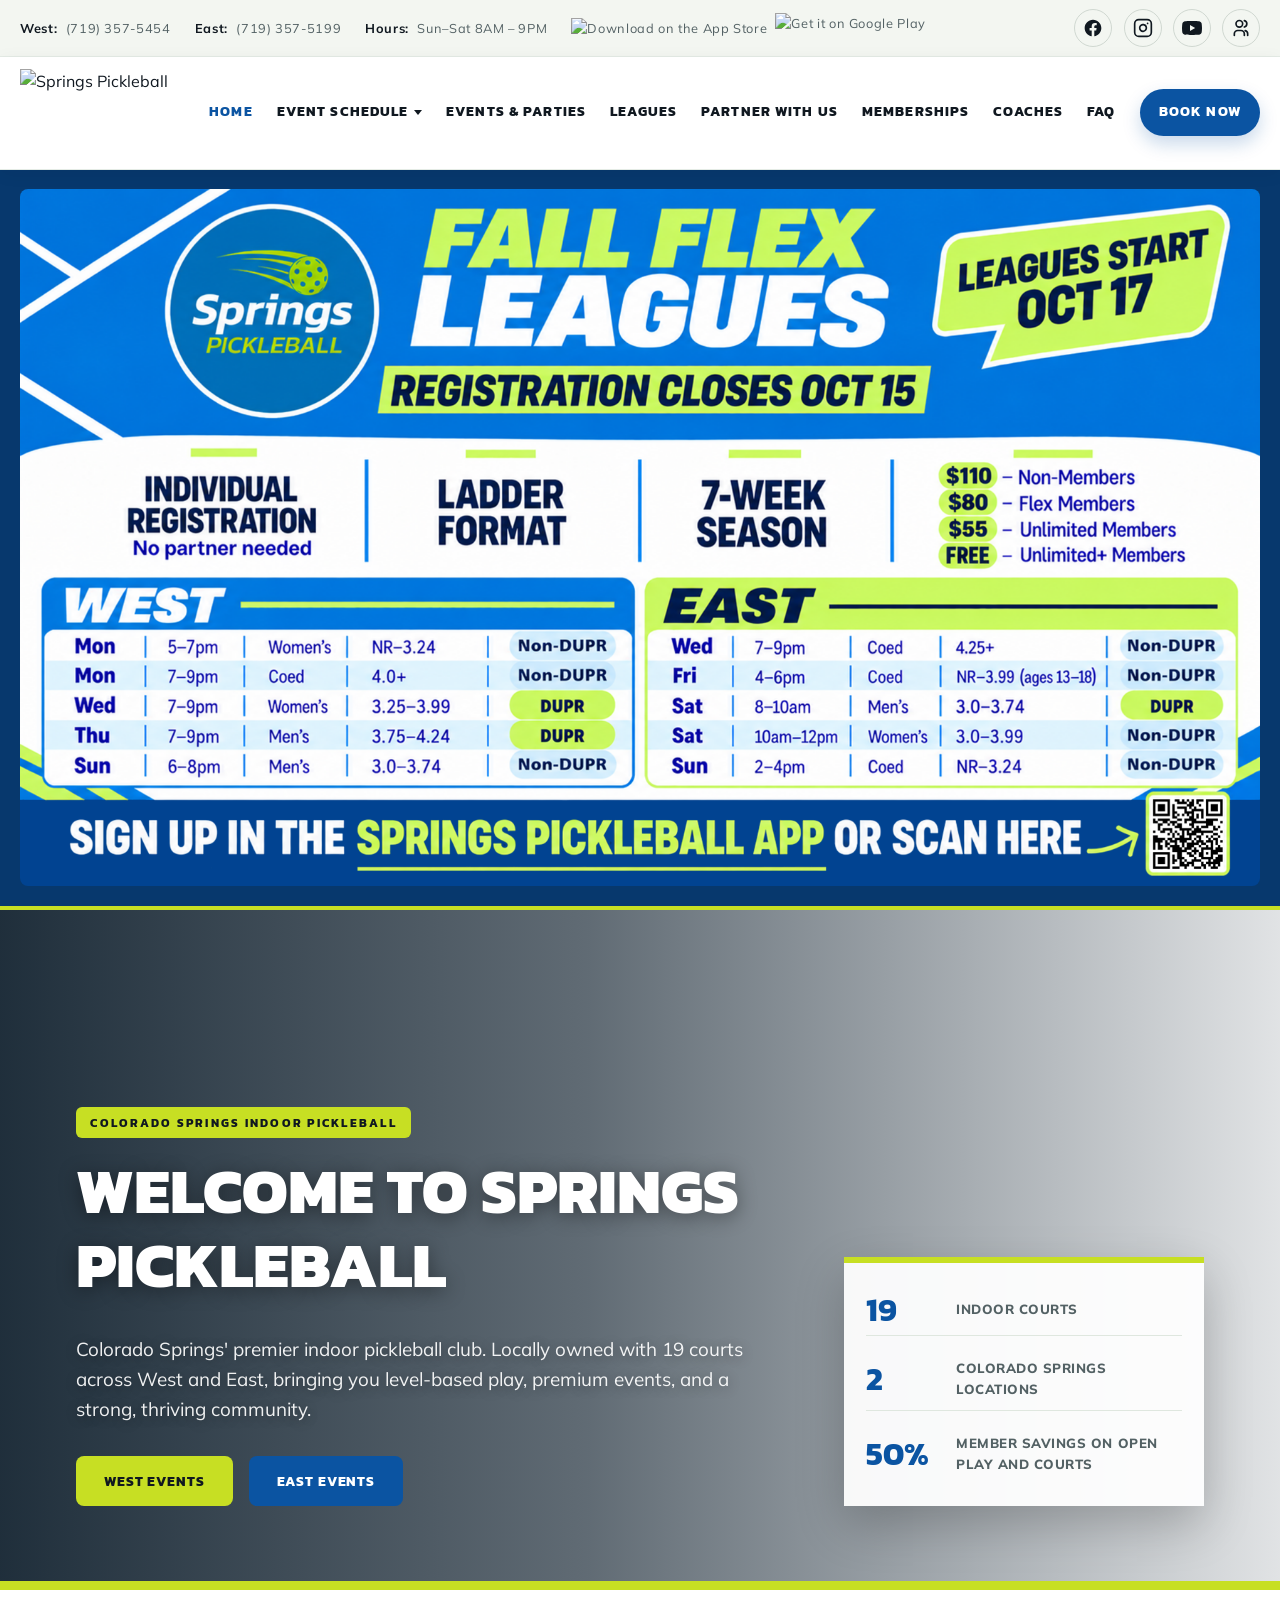
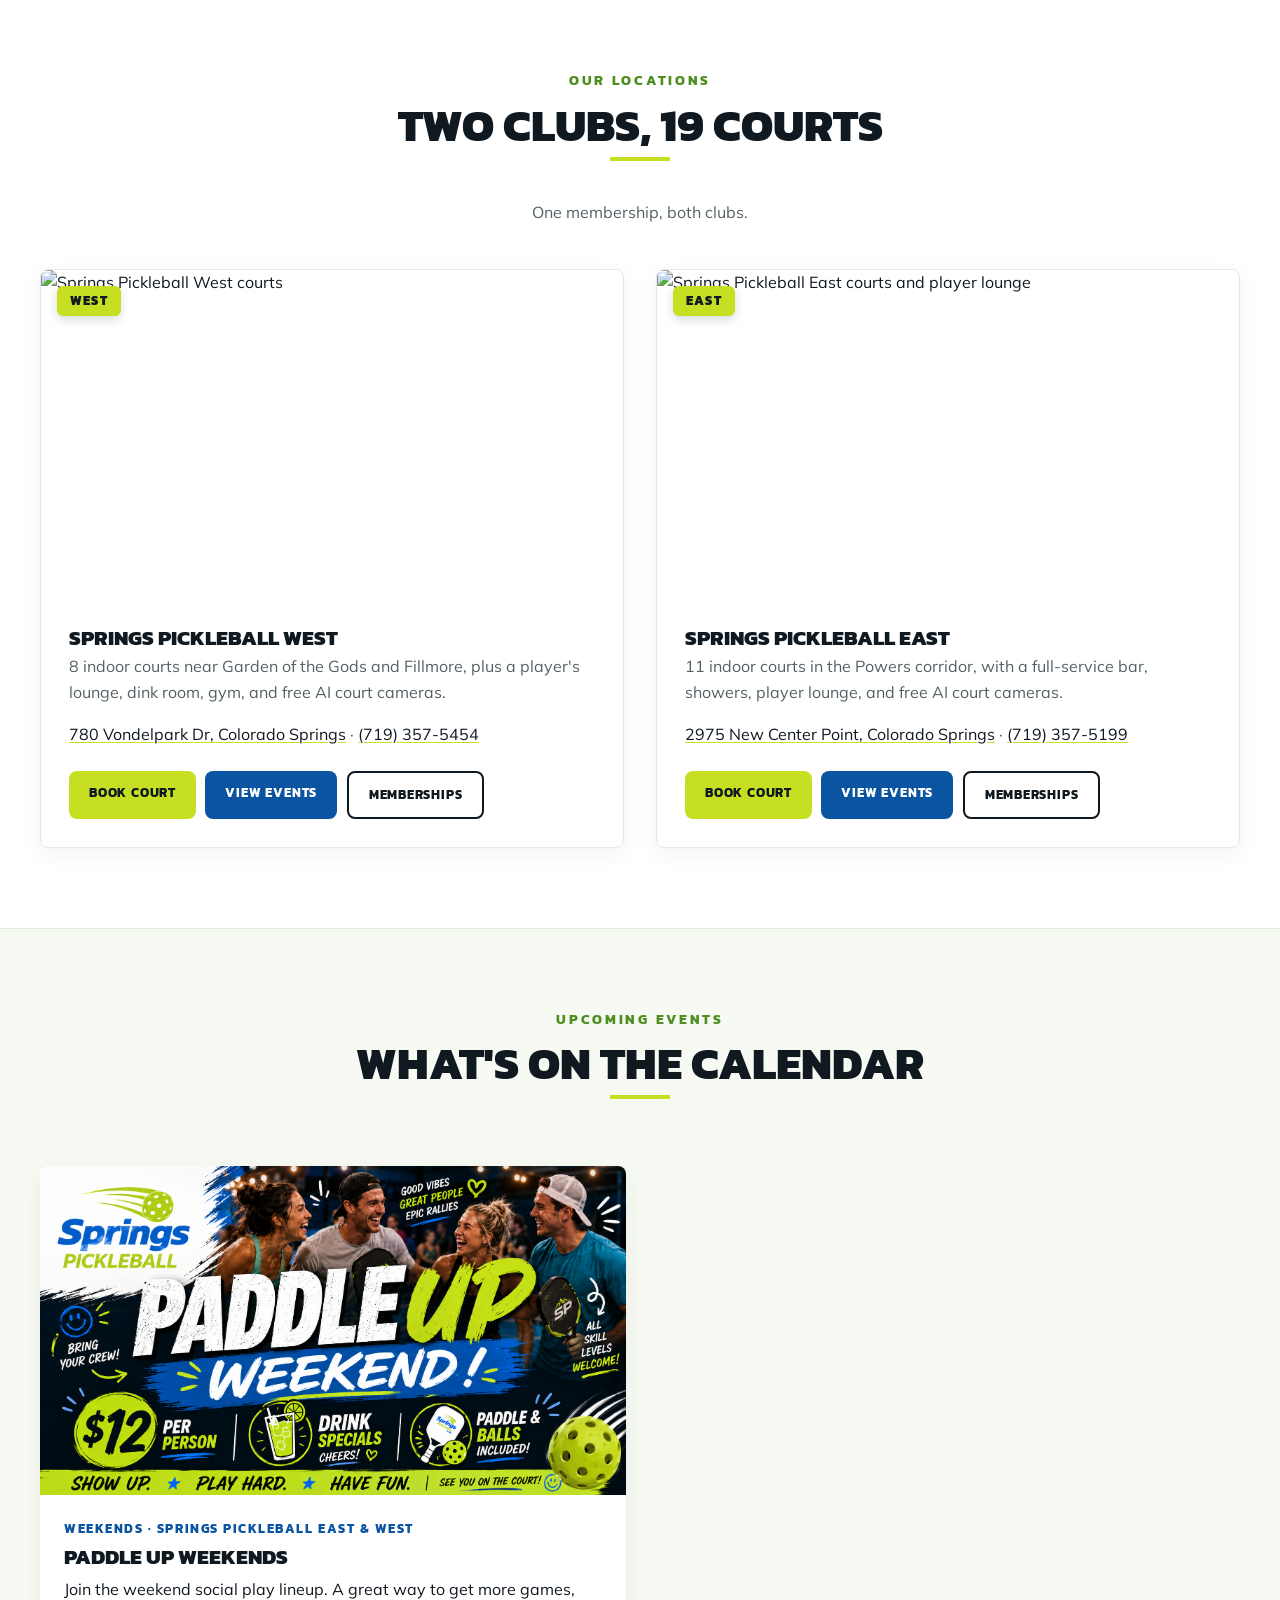
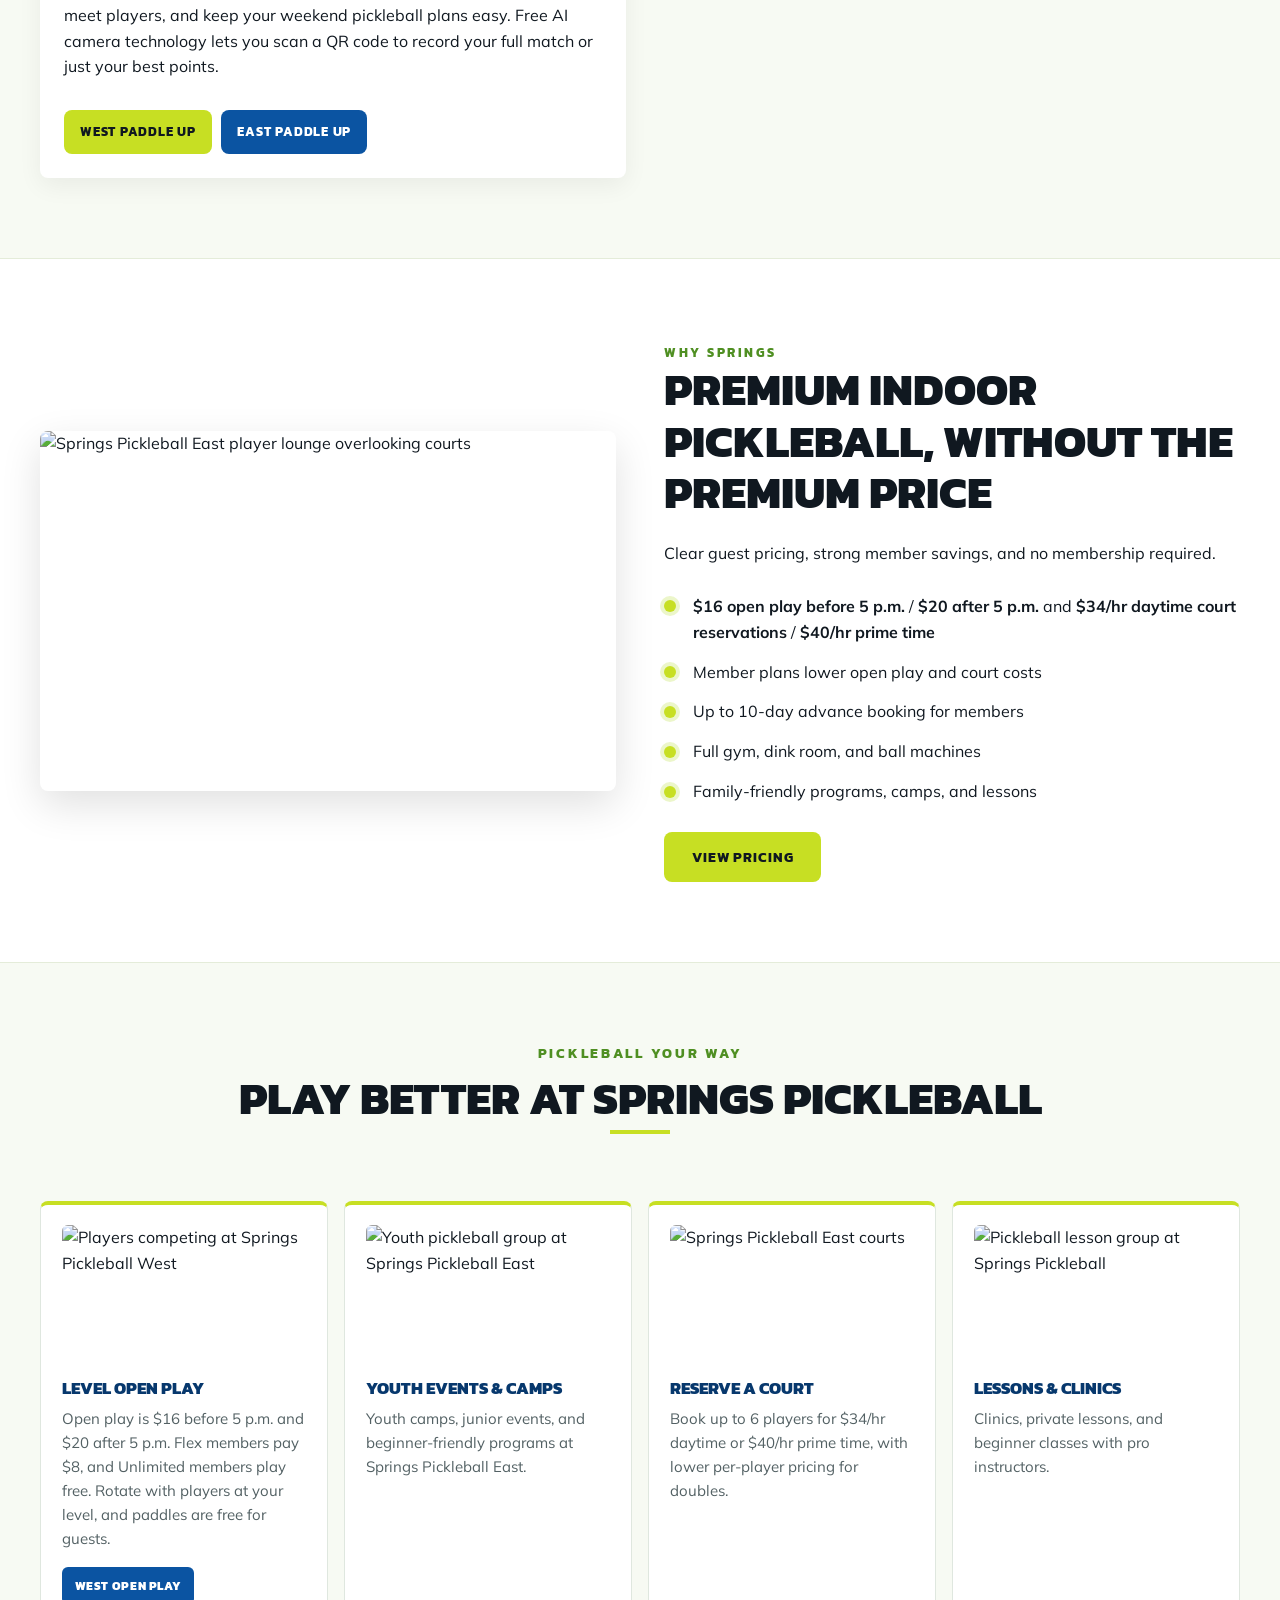
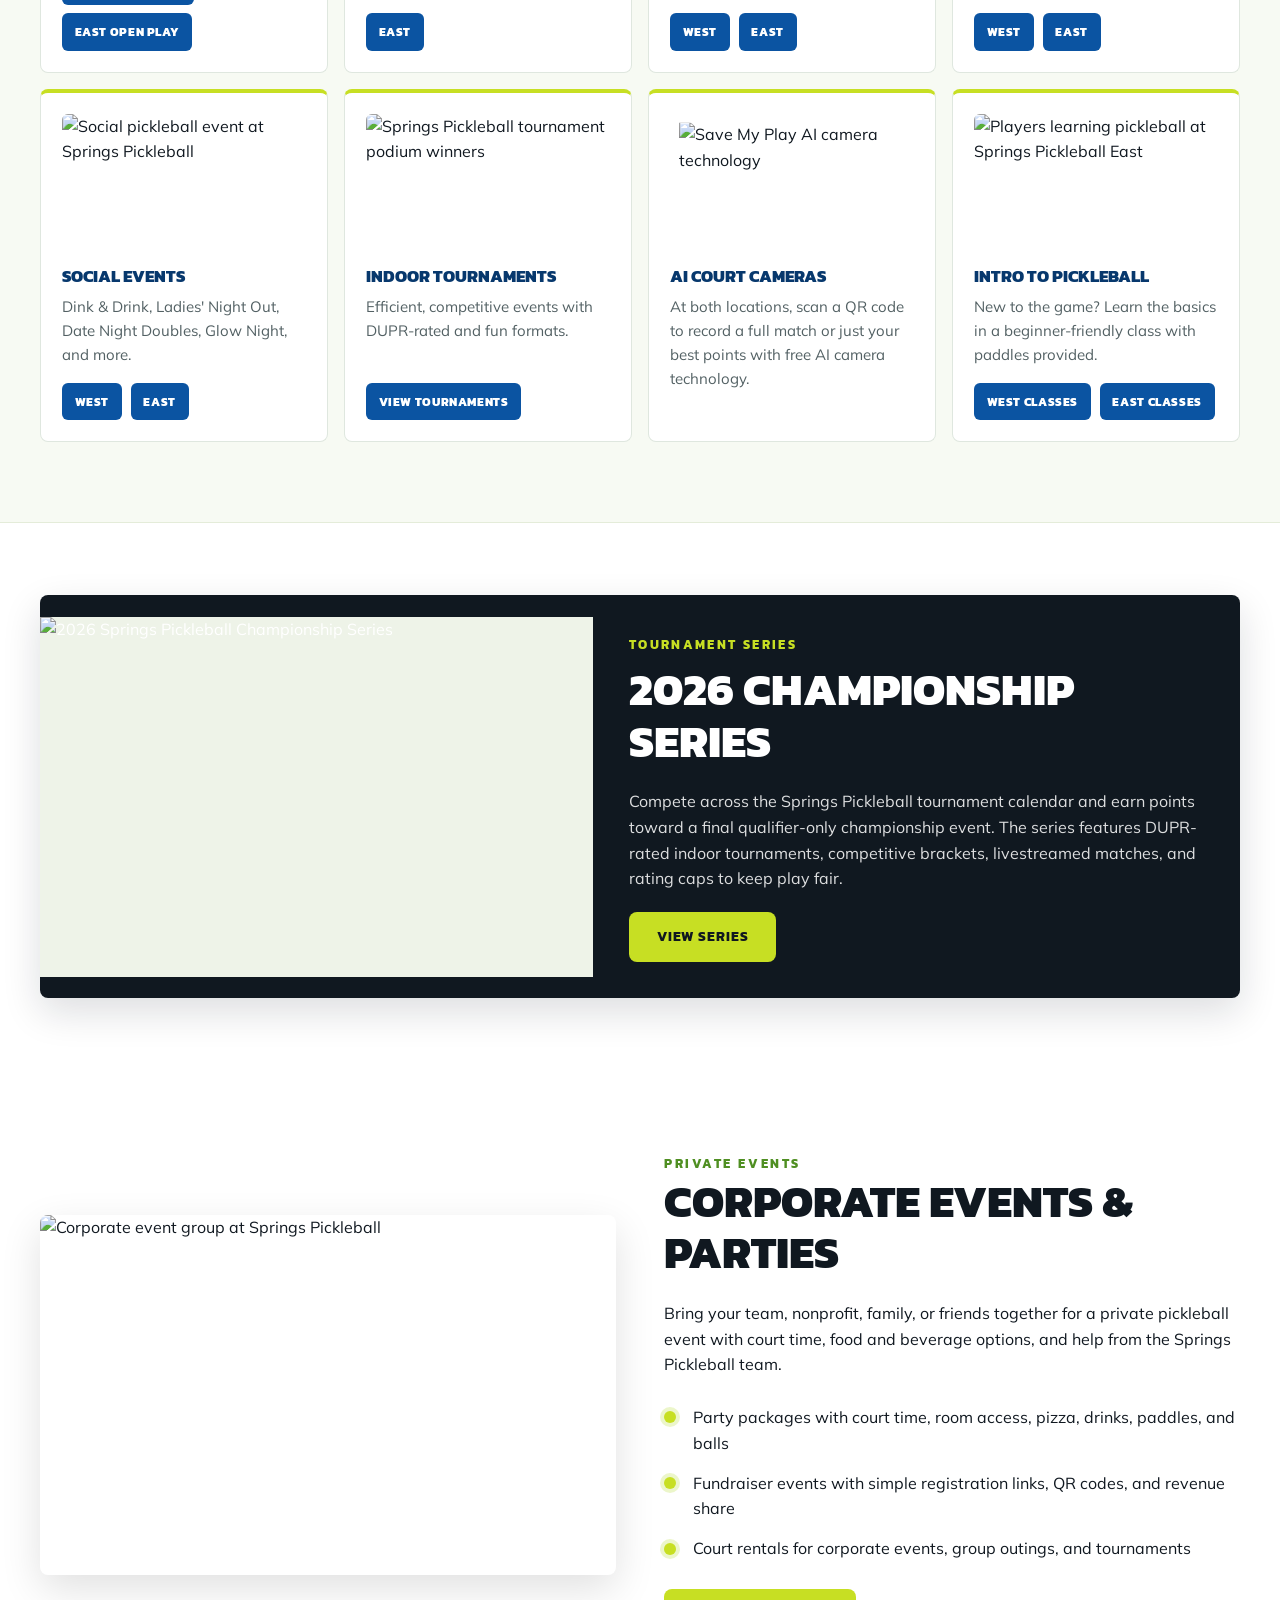
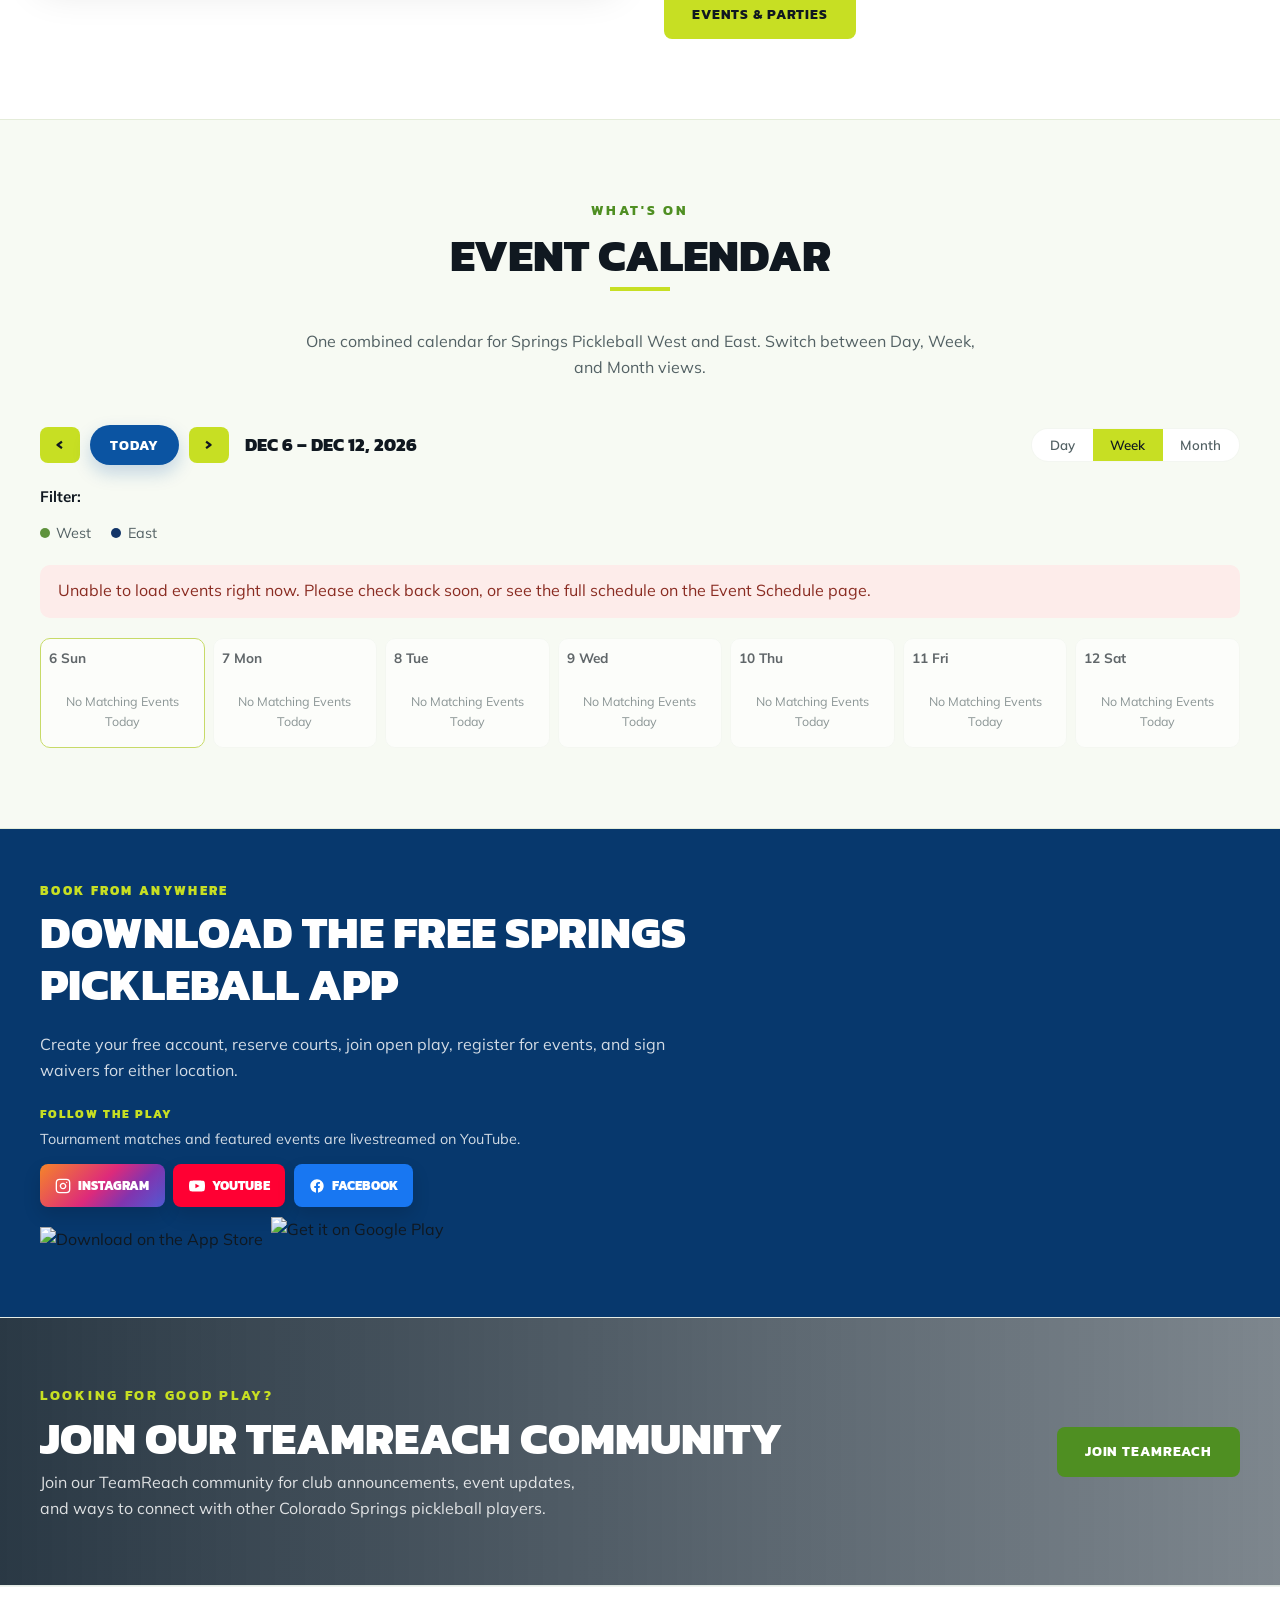
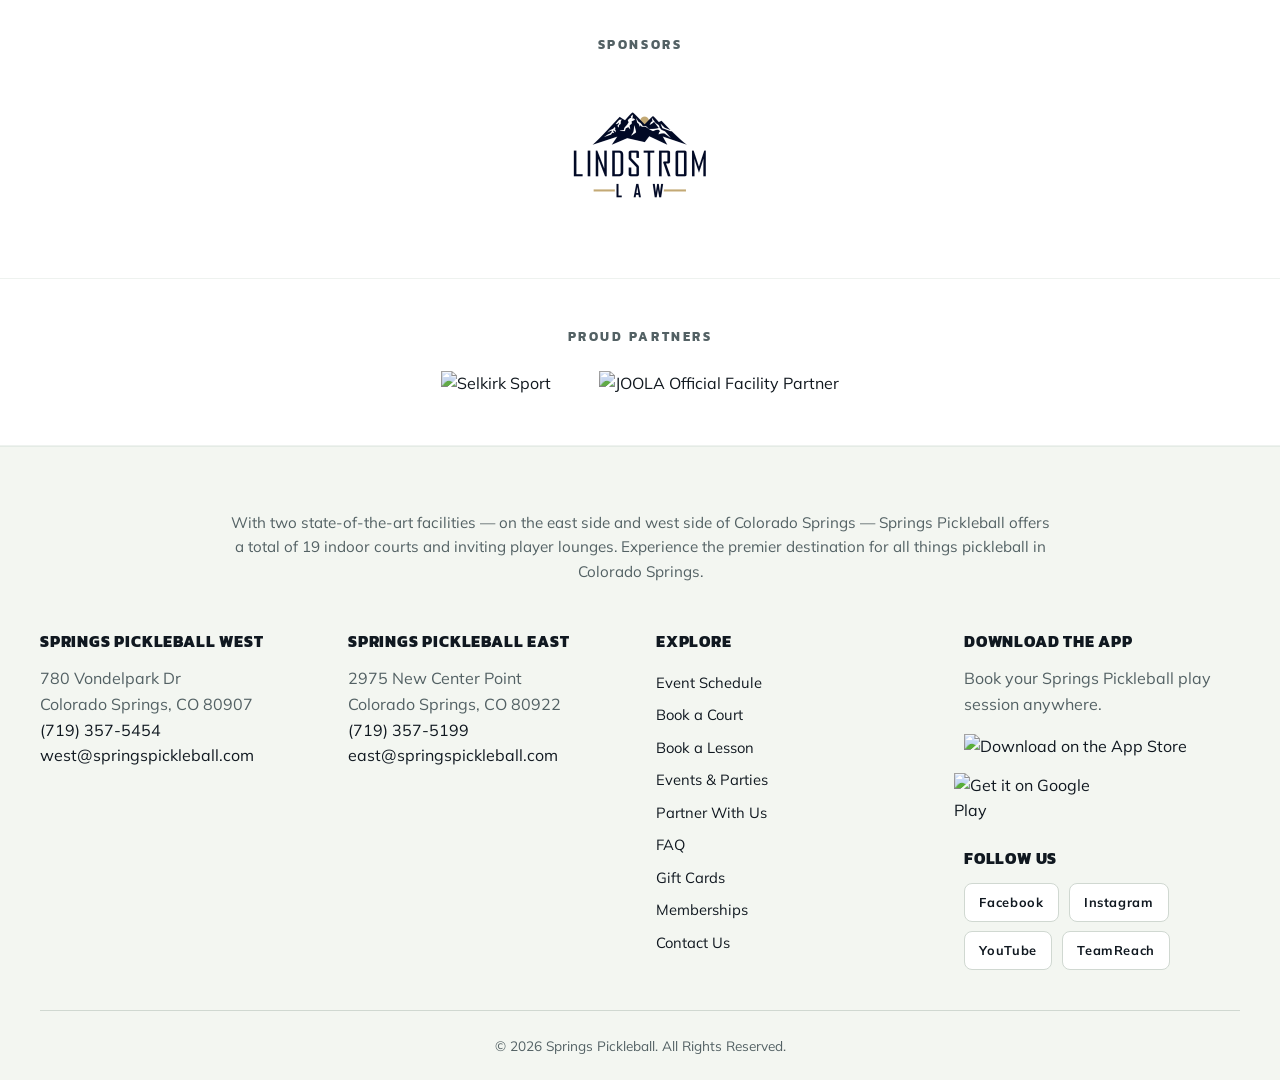
==== index.html @ 3dfe5fd6 "new flex league image" ====
<!DOCTYPE html>
<html lang="en">
<head>
<meta charset="UTF-8">
<meta name="viewport" content="width=device-width, initial-scale=1">
<title>Springs Pickleball | Indoor Pickleball Club in Colorado Springs</title>
<meta name="description" content="Colorado Springs' premier indoor pickleball club with 19 courts across West and East, level-based open play, tournaments, lessons, events, memberships, and AI court cameras.">
<link rel="canonical" href="https://springspickleball.com/">
<meta property="og:type" content="website">
<meta property="og:site_name" content="Springs Pickleball">
<meta property="og:title" content="Springs Pickleball | Indoor Pickleball Club in Colorado Springs">
<meta property="og:description" content="Locally owned indoor pickleball club with 19 courts across West and East Colorado Springs, plus open play, events, lessons, memberships, and AI court cameras.">
<meta property="og:url" content="https://springspickleball.com/">
<meta property="og:image" content="https://springspickleball.com/images/east-primary-overview-people.jpg">
<meta name="twitter:card" content="summary_large_image">
<meta name="twitter:title" content="Springs Pickleball | Indoor Pickleball Club in Colorado Springs">
<meta name="twitter:description" content="19 indoor courts across West and East Colorado Springs for level-based play, events, lessons, memberships, and community.">
<meta name="twitter:image" content="https://springspickleball.com/images/east-primary-overview-people.jpg">
<script type="application/ld+json">
{
  "@context": "https://schema.org",
  "@type": "SportsActivityLocation",
  "@id": "https://springspickleball.com/#business",
  "name": "Springs Pickleball",
  "url": "https://springspickleball.com/",
  "image": "https://springspickleball.com/images/east-primary-overview-people.jpg",
  "description": "Indoor pickleball club in Colorado Springs with 19 courts across West and East locations, level-based open play, tournaments, lessons, events, memberships, and AI court cameras.",
  "sport": "Pickleball",
  "priceRange": "$$",
  "sameAs": [
    "https://www.facebook.com/profile.php?id=100082905789301",
    "https://www.instagram.com/springspickleball/",
    "https://www.youtube.com/@SpringsPickleballClub"
  ],
  "department": [
    {
      "@type": "SportsActivityLocation",
      "name": "Springs Pickleball West",
      "telephone": "+1-719-357-5454",
      "address": {
        "@type": "PostalAddress",
        "streetAddress": "780 Vondelpark Dr",
        "addressLocality": "Colorado Springs",
        "addressRegion": "CO",
        "postalCode": "80907",
        "addressCountry": "US"
      },
      "openingHoursSpecification": [{
        "@type": "OpeningHoursSpecification",
        "dayOfWeek": ["Monday","Tuesday","Wednesday","Thursday","Friday","Saturday","Sunday"],
        "opens": "08:00",
        "closes": "21:00"
      }]
    },
    {
      "@type": "SportsActivityLocation",
      "name": "Springs Pickleball East",
      "telephone": "+1-719-357-5199",
      "address": {
        "@type": "PostalAddress",
        "streetAddress": "2975 New Center Point",
        "addressLocality": "Colorado Springs",
        "addressRegion": "CO",
        "postalCode": "80922",
        "addressCountry": "US"
      },
      "openingHoursSpecification": [{
        "@type": "OpeningHoursSpecification",
        "dayOfWeek": ["Monday","Tuesday","Wednesday","Thursday","Friday","Saturday","Sunday"],
        "opens": "08:00",
        "closes": "21:00"
      }]
    }
  ]
}
</script>
<link rel="icon" href="./images/logo.png">
<link rel="preconnect" href="https://fonts.googleapis.com">
<link rel="preconnect" href="https://fonts.gstatic.com" crossorigin>
<link rel="preload" as="style" href="https://fonts.googleapis.com/css2?family=Kanit:wght@600;700;800;900&family=Mulish:wght@400;500;600;700&display=swap">
<link href="https://fonts.googleapis.com/css2?family=Kanit:wght@600;700;800;900&family=Mulish:wght@400;500;600;700&display=swap" rel="stylesheet">
<link rel="stylesheet" href="styles.css">
<!-- PostHog analytics -->
<script>
    !function(t,e){var o,n,p,r;e.__SV||(window.posthog && window.posthog.__loaded)||(window.posthog=e,e._i=[],e.init=function(i,s,a){function g(t,e){var o=e.split(".");2==o.length&&(t=t[o[0]],e=o[1]),t[e]=function(){t.push([e].concat(Array.prototype.slice.call(arguments,0)))}}(p=t.createElement("script")).type="text/javascript",p.crossOrigin="anonymous",p.async=!0,p.src=s.api_host.replace(".i.posthog.com","-assets.i.posthog.com")+"/static/array.js",(r=t.getElementsByTagName("script")[0]).parentNode.insertBefore(p,r);var u=e;for(void 0!==a?u=e[a]=[]:a="posthog",u.people=u.people||[],u.toString=function(t){var e="posthog";return"posthog"!==a&&(e+="."+a),t||(e+=" (stub)"),e},u.people.toString=function(){return u.toString(1)+".people (stub)"},o="Ai Ri init Vi Yi Rr zi Gi Zi capture calculateEventProperties en register register_once register_for_session unregister unregister_for_session sn getFeatureFlag getFeatureFlagPayload getFeatureFlagResult isFeatureEnabled reloadFeatureFlags updateFlags updateEarlyAccessFeatureEnrollment getEarlyAccessFeatures on onFeatureFlags onSurveysLoaded onSessionId getSurveys getActiveMatchingSurveys renderSurvey displaySurvey cancelPendingSurvey canRenderSurvey canRenderSurveyAsync an identify setPersonProperties group resetGroups setPersonPropertiesForFlags resetPersonPropertiesForFlags setGroupPropertiesForFlags resetGroupPropertiesForFlags reset setIdentity clearIdentity get_distinct_id getGroups get_session_id get_session_replay_url alias set_config startSessionRecording stopSessionRecording sessionRecordingStarted captureException addExceptionStep captureLog startExceptionAutocapture stopExceptionAutocapture loadToolbar get_property getSessionProperty rn Ki createPersonProfile setInternalOrTestUser nn $i hn opt_in_capturing opt_out_capturing has_opted_in_capturing has_opted_out_capturing get_explicit_consent_status is_capturing clear_opt_in_out_capturing Xi debug Mr tn getPageViewId captureTraceFeedback captureTraceMetric Di".split(" "),n=0;n<o.length;n++)g(u,o[n]);e._i.push([i,s,a])},e.__SV=1)}(document,window.posthog||[]);
    posthog.init('phc_vF6eUVDUjHxFuzRYnQdYyFNWEmRdH77WgLQWCtuxiQvF', {
        api_host: 'https://us.i.posthog.com',
        defaults: '2026-01-30',
        person_profiles: 'identified_only',
    })
</script>
</head>
<body>

<div class="utility-bar">
  <div class="container">
    <div class="utility-info">
      <span><strong>West:</strong> <a href="tel:17193575454">(719) 357-5454</a></span>
      <span><strong>East:</strong> <a href="tel:17193575199">(719) 357-5199</a></span>
      <span><strong>Hours:</strong> Sun–Sat 8AM – 9PM</span>
      <span class="utility-apps">
        <a href="https://apps.apple.com/us/app/springs-pickleball/id6746125979" target="_blank" rel="noopener" class="app-badge apple" aria-label="Download on the App Store">
          <img src="images/app-store-badge.svg" alt="Download on the App Store" loading="lazy" decoding="async">
        </a>
        <a href="https://play.google.com/store/apps/details?id=com.courtreserve.springpickvondelpark" target="_blank" rel="noopener" class="app-badge google" aria-label="Get it on Google Play">
          <img src="images/google-play-badge.png" alt="Get it on Google Play" loading="lazy" decoding="async">
        </a>
      </span>
    </div>
    <div class="utility-social">
      <a href="https://www.facebook.com/profile.php?id=100082905789301" target="_blank" rel="noopener" aria-label="Facebook"><svg xmlns="http://www.w3.org/2000/svg" viewBox="0 0 24 24" fill="currentColor" aria-hidden="true"><path d="M22 12.06C22 6.5 17.52 2 12 2S2 6.5 2 12.06C2 17.08 5.66 21.24 10.44 22v-7.03H7.9v-2.91h2.54V9.85c0-2.52 1.49-3.91 3.77-3.91 1.09 0 2.24.2 2.24.2v2.47h-1.26c-1.24 0-1.63.77-1.63 1.57v1.89h2.77l-.44 2.91h-2.33V22C18.34 21.24 22 17.08 22 12.06z"/></svg></a>
      <a href="https://www.instagram.com/springspickleball/" target="_blank" rel="noopener" aria-label="Instagram"><svg xmlns="http://www.w3.org/2000/svg" viewBox="0 0 24 24" fill="none" stroke="currentColor" stroke-width="2" stroke-linecap="round" stroke-linejoin="round" aria-hidden="true"><rect width="20" height="20" x="2" y="2" rx="5"/><path d="M16 11.37A4 4 0 1 1 12.63 8 4 4 0 0 1 16 11.37z"/><path d="M17.5 6.5h.01"/></svg></a>
      <a href="https://www.youtube.com/@SpringsPickleballClub" target="_blank" rel="noopener" aria-label="YouTube"><svg xmlns="http://www.w3.org/2000/svg" viewBox="0 0 24 24" fill="currentColor" aria-hidden="true"><path d="M23.5 6.2a3 3 0 0 0-2.1-2.1C19.5 3.6 12 3.6 12 3.6s-7.5 0-9.4.5A3 3 0 0 0 .5 6.2 31.6 31.6 0 0 0 0 12a31.6 31.6 0 0 0 .5 5.8 3 3 0 0 0 2.1 2.1c1.9.5 9.4.5 9.4.5s7.5 0 9.4-.5a3 3 0 0 0 2.1-2.1A31.6 31.6 0 0 0 24 12a31.6 31.6 0 0 0-.5-5.8zM9.6 15.5v-7l6.2 3.5-6.2 3.5z"/></svg></a>
      <a href="https://app.teamreach.com/join/SPRINGSPICKLEBALL" target="_blank" rel="noopener" aria-label="Join TeamReach"><svg xmlns="http://www.w3.org/2000/svg" viewBox="0 0 24 24" fill="none" stroke="currentColor" stroke-width="2" stroke-linecap="round" stroke-linejoin="round" aria-hidden="true"><path d="M16 21v-2a4 4 0 0 0-4-4H8a4 4 0 0 0-4 4v2"/><circle cx="10" cy="7" r="4"/><path d="M20 21v-2a4 4 0 0 0-3-3.87M16 3.13a4 4 0 0 1 0 7.75"/></svg></a>
    </div>
  </div>
</div>

<header class="site-header">
  <div class="nav">
    <div class="nav-left">
      <a href="/" class="logo" aria-label="Springs Pickleball home">
        <img src="./images/logo.png" alt="Springs Pickleball">
      </a>
      <div class="pref-widget" id="prefWidget" hidden>
        <button type="button" class="pref-chip" data-pref="location">West</button>
        <button type="button" class="pref-chip" data-pref="access">Guest</button>
      </div>
    </div>
    <button class="nav-toggle" aria-label="Toggle menu" aria-expanded="false">☰</button>
    <ul class="nav-links">
      <li><a href="/">Home</a></li>
      <li class="has-dropdown">
        <a href="events.html">Event Schedule <span class="chev"></span></a>
        <div class="megamenu">
          <div>
            <h5>West Colorado Springs</h5>
            <ul>
              <li><a href="https://app.courtreserve.com/online/publicbookings/8778?tab=explore" target="_blank" rel="noopener">All West Events</a></li>
              <li><a href="https://app.courtreserve.com/Online/Events/List/8778/GBT6FTIB7O8778" target="_blank" rel="noopener">Open Play</a></li>
              <li><a href="https://app.courtreserve.com/Online/Events/List/8778/YJTXG2EIEE8778" target="_blank" rel="noopener">Clinics &amp; Lessons</a></li>
              <li><a href="https://springspickleballtournaments.com" target="_blank" rel="noopener">Tournaments</a></li>
              <li><a href="https://app.courtreserve.com/Online/Events/List/8778/IEK4J2VCGD8778" target="_blank" rel="noopener">Free Intro to Pickleball</a></li>
              <li><a href="https://app.courtreserve.com/Online/Events/List/8778/KSG26IIQZ88778" target="_blank" rel="noopener">DUPR Events</a></li>
              <li><a href="https://app.courtreserve.com/Online/Events/List/8778/ZD9HYWGL548778" target="_blank" rel="noopener">Social Events</a></li>
            </ul>
          </div>
          <div>
            <h5>East Colorado Springs</h5>
            <ul>
              <li><a href="https://app.courtreserve.com/online/publicbookings/15687?tab=explore" target="_blank" rel="noopener">All East Events</a></li>
              <li><a href="https://app.courtreserve.com/Online/Events/List/15687/GBT6FTIB7O8778" target="_blank" rel="noopener">Open Play</a></li>
              <li><a href="https://app.courtreserve.com/Online/Events/List/15687/QMVL8Z1WB18778" target="_blank" rel="noopener">Clinics &amp; Lessons</a></li>
              <li><a href="https://springspickleballtournaments.com" target="_blank" rel="noopener">Tournaments</a></li>
              <li><a href="https://app.courtreserve.com/Online/Events/List/15687/IEK4J2VCGD8778" target="_blank" rel="noopener">Free Intro to Pickleball</a></li>
              <li><a href="https://app.courtreserve.com/Online/Events/List/15687/KSG26IIQZ88778" target="_blank" rel="noopener">DUPR Events</a></li>
              <li><a href="https://app.courtreserve.com/Online/Events/List/15687/AKGXI2B2O78778" target="_blank" rel="noopener">Social Events</a></li>
              <li><a href="https://app.courtreserve.com/Online/Events/List/15687/Q3OUIZPZML15687" target="_blank" rel="noopener">Youth Programs</a></li>
            </ul>
          </div>
        </div>
      </li>
      <li><a href="events-parties.html">Events &amp; Parties</a></li>
      <li><a href="leagues.html">Leagues</a></li>
      <li><a href="/become-a-sponsor/">Partner With Us</a></li>
      <li><a href="memberships.html">Memberships</a></li>
      <li><a href="instructors.html">Coaches</a></li>
      <li><a href="faq.html">FAQ</a></li>
      <li><a href="book.html" class="nav-cta" data-open-book-modal>Book Now</a></li>
    </ul>
  </div>
</header>
<div class="book-modal-overlay" id="bookModalOverlay" hidden>
  <div class="book-modal" role="dialog" aria-modal="true" aria-labelledby="bookModalTitle">
    <button type="button" class="book-modal-close" aria-label="Close">&times;</button>
    <h3 id="bookModalTitle">Book a Court</h3>

    <div class="toggle-group book-modal-toggle" role="group" aria-label="Choose location">
      <button type="button" data-book-toggle="location" data-value="west" class="active">West</button>
      <button type="button" data-book-toggle="location" data-value="east">East</button>
    </div>

    <div class="toggle-group book-modal-toggle" role="group" aria-label="Choose account status">
      <button type="button" data-book-toggle="access" data-value="guest" class="active">Guest<span class="toggle-sub">no account</span></button>
      <button type="button" data-book-toggle="access" data-value="member">Member<span class="toggle-sub">any account</span></button>
    </div>

    <a href="https://app.courtreserve.com/online/publicbookings/8778" id="bookModalGo" class="btn book-modal-go" target="_blank" rel="noopener">Continue to Booking</a>
  </div>
</div>

<section class="home-league-feature" aria-label="Fall Flex Leagues">
  <div class="container">
    <a href="leagues.html" aria-label="View Fall Flex Leagues">
      <img src="images/flex_leagues_v3.png" alt="Fall Flex Leagues start October 17, with registration closing October 15. The 7-week ladder season has five divisions each at West and East, with individual registration and membership-based pricing." fetchpriority="high" decoding="async">
    </a>
  </div>
</section>

<section class="hero">
  <video class="hero-video" autoplay muted loop playsinline preload="metadata" poster="images/east-patio-court-people.jpg" aria-hidden="true">
    <source src="images/facility-drone-hero.mp4" type="video/mp4">
  </video>
  <div class="container">
    <div class="hero-copy">
      <span class="eyebrow">Colorado Springs Indoor Pickleball</span>
      <h1>Welcome to Springs Pickleball</h1>
      <p class="lead">Colorado Springs' premier indoor pickleball club. Locally owned with 19 courts across West and East, bringing you level-based play, premium events, and a strong, thriving community.</p>
      <div class="hero-ctas">
        <a href="https://app.courtreserve.com/online/publicbookings/8778?tab=explore" class="btn" target="_blank" rel="noopener">West Events</a>
        <a href="https://app.courtreserve.com/online/publicbookings/15687?tab=explore" class="btn btn-dark" target="_blank" rel="noopener">East Events</a>
      </div>
    </div>
    <div class="hero-panel">
      <div>
        <strong>19</strong>
        <span>Indoor courts</span>
      </div>
      <div>
        <strong>2</strong>
        <span>Colorado Springs locations</span>
      </div>
      <div>
        <strong>50%</strong>
        <span>Member savings on open play and courts</span>
      </div>
    </div>
  </div>
</section>

<section class="block">
  <div class="container">
    <div class="section-head reveal">
      <span class="eyebrow">Our Locations</span>
      <h2>Two Clubs, 19 Courts</h2>
      <p>One membership, both clubs.</p>
    </div>
    <div class="locations-photo reveal-stagger">
      <div class="loc-card">
        <div class="loc-photo">
          <span class="loc-tag">West</span>
          <img src="images/west-overview-people.jpg" alt="Springs Pickleball West courts" loading="lazy" decoding="async">
        </div>
        <div class="loc-body">
          <h3>Springs Pickleball West</h3>
          <p>8 indoor courts near Garden of the Gods and Fillmore, plus a player's lounge, dink room, gym, and free AI court cameras.</p>
          <p><a href="https://goo.gl/maps/rYdssYEWuMz9rJfz9" target="_blank" rel="noopener">780 Vondelpark Dr, Colorado Springs</a> · <a href="tel:17193575454">(719) 357-5454</a></p>
          <div class="book-ctas">
            <a href="https://app.courtreserve.com/online/publicbookings/8778" class="btn" target="_blank" rel="noopener">Book Court</a>
            <a href="https://app.courtreserve.com/online/publicbookings/8778?tab=explore" class="btn btn-dark" target="_blank" rel="noopener">View Events</a>
            <a href="https://app.courtreserve.com/Online/Memberships/Public/8778" class="btn btn-outline" target="_blank" rel="noopener">Memberships</a>
          </div>
        </div>
      </div>
      <div class="loc-card">
        <div class="loc-photo">
          <span class="loc-tag">East</span>
          <img src="images/east-primary-overview-people.jpg" alt="Springs Pickleball East courts and player lounge" loading="lazy" decoding="async">
        </div>
        <div class="loc-body">
          <h3>Springs Pickleball East</h3>
          <p>11 indoor courts in the Powers corridor, with a full-service bar, showers, player lounge, and free AI court cameras.</p>
          <p><a href="https://maps.app.goo.gl/wxie6jUoAGiJWbSG8" target="_blank" rel="noopener">2975 New Center Point, Colorado Springs</a> · <a href="tel:17193575199">(719) 357-5199</a></p>
          <div class="book-ctas">
            <a href="https://app.courtreserve.com/online/publicbookings/15687" class="btn" target="_blank" rel="noopener">Book Court</a>
            <a href="https://app.courtreserve.com/online/publicbookings/15687?tab=explore" class="btn btn-dark" target="_blank" rel="noopener">View Events</a>
            <a href="https://app.courtreserve.com/Online/Memberships/Public/15687" class="btn btn-outline" target="_blank" rel="noopener">Memberships</a>
          </div>
        </div>
      </div>
    </div>
  </div>
</section>

<section class="block alt">
  <div class="container">
    <div class="section-head reveal">
      <span class="eyebrow">Upcoming Events</span>
      <h2>What's On the Calendar</h2>
    </div>
    <div class="event-grid event-grid-four reveal-stagger">
      <div class="event-card" data-event-end="2026-06-13">
        <div class="event-photo event-graphic"><img src="images/one_year_celeb_flyer.png" alt="One Year Celebration at Springs Pickleball East" loading="lazy" decoding="async"></div>
        <div class="event-body">
          <div class="date">Saturday, June 13, 2026 · 10 AM–5 PM · Springs Pickleball East</div>
          <h3>One Year Celebration</h3>
          <p>Join us at Springs Pickleball for our FREE 1-Year Celebration on June 13th from 10 AM - 5 PM! Enjoy free pickleball play, beginner classes, raffles, food, drinks, and amazing local vendors. Whether you're brand new to the game or already love pickleball, this is a fun community event you won't want to miss!</p>
        </div>
      </div>
      <div class="event-card">
        <div class="event-photo event-graphic"><img src="images/paddle_up2.png" alt="Paddle Up Weekends at Springs Pickleball" loading="lazy" decoding="async"></div>
        <div class="event-body">
          <div class="date">Weekends · Springs Pickleball East &amp; West</div>
          <h3>Paddle Up Weekends</h3>
          <p>Join the weekend social play lineup. A great way to get more games, meet players, and keep your weekend pickleball plans easy. Free AI camera technology lets you scan a QR code to record your full match or just your best points.</p>
          <div class="event-actions">
            <a href="https://app.courtreserve.com/Online/Events/List/8778/ZD9HYWGL548778" class="btn" target="_blank" rel="noopener">West Paddle Up</a>
            <a href="https://app.courtreserve.com/Online/Events/List/15687/79HSLDAJFI15687" class="btn btn-dark" target="_blank" rel="noopener">East Paddle Up</a>
          </div>
        </div>
      </div>
      <div class="event-card" data-event-end="2026-10-18">
        <div class="event-photo event-graphic"><img src="images/oct_moneyball.png" alt="October Moneyball tournament schedule at Springs Pickleball East and West" loading="lazy" decoding="async"></div>
        <div class="event-body">
          <div class="date">October 10, 11 &amp; 18, 2026 · Springs Pickleball East &amp; West</div>
          <h3>October Moneyball</h3>
          <p>Compete for a $560 prize pot in each full division. Open 4.5+ play is Saturday at West, followed by men’s and women’s divisions on Sundays at East. Registration is $40 per player.</p>
          <div class="event-actions">
            <a href="https://app.courtreserve.com/Online/Events/List/15687/VZURM35E4P8778" class="btn" target="_blank" rel="noopener">Register in CourtReserve</a>
          </div>
        </div>
      </div>
    </div>
  </div>
</section>

<section class="block">
  <div class="container">
    <div class="feature-split reveal">
      <img src="images/east-patio-court-people.jpg" alt="Springs Pickleball East player lounge overlooking courts" loading="lazy" decoding="async">
      <div>
        <span class="eyebrow" style="color:var(--green-deep); font-family:var(--font-head); font-weight:700; text-transform:uppercase; letter-spacing:0.2em; font-size:0.8rem;">Why Springs</span>
        <h2>Premium Indoor Pickleball, Without the Premium Price</h2>
        <p>Clear guest pricing, strong member savings, and no membership required.</p>
        <ul>
          <li><strong>$16 open play before 5 p.m.</strong> / <strong>$20 after 5 p.m.</strong> and <strong>$34/hr daytime court reservations</strong> / <strong>$40/hr prime time</strong></li>
          <li>Member plans lower open play and court costs</li>
          <li>Up to 10-day advance booking for members</li>
          <li>Full gym, dink room, and ball machines</li>
          <li>Family-friendly programs, camps, and lessons</li>
        </ul>
        <a href="memberships.html" class="btn">View Pricing</a>
      </div>
    </div>
  </div>
</section>

<section class="block alt">
  <div class="container">
    <div class="section-head reveal">
      <span class="eyebrow">Pickleball Your Way</span>
      <h2>Play Better at Springs Pickleball</h2>
    </div>
    <div class="program-layout reveal-stagger">
      <div class="program-list">
        <article class="mini-card program-card-with-photo">
          <img class="mini-card-photo" src="images/west-close-people.jpg" alt="Players competing at Springs Pickleball West" loading="lazy" decoding="async">
          <h3>Level Open Play</h3>
          <p>Open play is $16 before 5 p.m. and $20 after 5 p.m. Flex members pay $8, and Unlimited members play free. Rotate with players at your level, and paddles are free for guests.</p>
          <div class="inline-links">
            <a href="https://app.courtreserve.com/Online/Events/List/8778/GBT6FTIB7O8778" target="_blank" rel="noopener">West Open Play</a>
            <a href="https://app.courtreserve.com/Online/Events/List/15687/GBT6FTIB7O8778" target="_blank" rel="noopener">East Open Play</a>
          </div>
        </article>
        <div class="mini-card program-card-with-photo">
          <img class="mini-card-photo" src="images/kids-group1.jpg" alt="Youth pickleball group at Springs Pickleball East" loading="lazy" decoding="async">
          <h3>Youth Events &amp; Camps</h3>
          <p>Youth camps, junior events, and beginner-friendly programs at Springs Pickleball East.</p>
          <div class="inline-links">
            <a href="https://app.courtreserve.com/Online/Events/List/15687/Q3OUIZPZML15687" target="_blank" rel="noopener">East</a>
          </div>
        </div>
        <div class="mini-card program-card-with-photo">
          <img class="mini-card-photo" src="images/east-wide.jpg" alt="Springs Pickleball East courts" loading="lazy" decoding="async">
          <h3>Reserve a Court</h3>
          <p>Book up to 6 players for $34/hr daytime or $40/hr prime time, with lower per-player pricing for doubles.</p>
          <div class="inline-links">
            <a href="https://app.courtreserve.com/online/publicbookings/8778" target="_blank" rel="noopener">West</a>
            <a href="https://app.courtreserve.com/online/publicbookings/15687" target="_blank" rel="noopener">East</a>
          </div>
        </div>
        <div class="mini-card program-card-with-photo">
          <img class="mini-card-photo" src="images/kids-group2.jpg" alt="Pickleball lesson group at Springs Pickleball" loading="lazy" decoding="async">
          <h3>Lessons &amp; Clinics</h3>
          <p>Clinics, private lessons, and beginner classes with pro instructors.</p>
          <div class="inline-links">
            <a href="https://app.courtreserve.com/Online/Events/List/8778/YJTXG2EIEE8778" target="_blank" rel="noopener">West</a>
            <a href="https://app.courtreserve.com/Online/Events/List/15687/QMVL8Z1WB18778" target="_blank" rel="noopener">East</a>
          </div>
        </div>
        <div class="mini-card program-card-with-photo">
          <img class="mini-card-photo mini-card-photo-social" src="images/social-pickle.png" alt="Social pickleball event at Springs Pickleball" loading="lazy" decoding="async">
          <h3>Social Events</h3>
          <p>Dink &amp; Drink, Ladies' Night Out, Date Night Doubles, Glow Night, and more.</p>
          <div class="inline-links">
            <a href="https://app.courtreserve.com/Online/Events/List/8778/ZD9HYWGL548778" target="_blank" rel="noopener">West</a>
            <a href="https://app.courtreserve.com/Online/Events/List/15687/AKGXI2B2O78778" target="_blank" rel="noopener">East</a>
          </div>
        </div>
        <div class="mini-card program-card-with-photo">
          <img class="mini-card-photo" src="images/tournament-podium1.jpg" alt="Springs Pickleball tournament podium winners" loading="lazy" decoding="async">
          <h3>Indoor Tournaments</h3>
          <p>Efficient, competitive events with DUPR-rated and fun formats.</p>
          <div class="inline-links">
            <a href="https://springspickleballtournaments.com" target="_blank" rel="noopener">View Tournaments</a>
          </div>
        </div>
        <div class="mini-card program-card-with-photo">
          <img class="mini-card-photo mini-card-photo-contain mini-card-photo-save-play" src="images/save-my-play.png" alt="Save My Play AI camera technology" loading="lazy" decoding="async">
          <h3>AI Court Cameras</h3>
          <p>At both locations, scan a QR code to record a full match or just your best points with free AI camera technology.</p>
        </div>
        <div class="mini-card program-card-with-photo">
          <img class="mini-card-photo" src="images/east-game-close-up.jpg" alt="Players learning pickleball at Springs Pickleball East" loading="lazy" decoding="async">
          <h3>Intro to Pickleball</h3>
          <p>New to the game? Learn the basics in a beginner-friendly class with paddles provided.</p>
          <div class="inline-links">
            <a href="https://app.courtreserve.com/Online/Events/List/8778/IEK4J2VCGD8778" target="_blank" rel="noopener">West Classes</a>
            <a href="https://app.courtreserve.com/Online/Events/List/15687/IEK4J2VCGD8778" target="_blank" rel="noopener">East Classes</a>
          </div>
        </div>
      </div>
    </div>
  </div>
</section>

<section class="champion-section">
  <div class="container">
    <div class="champion-panel reveal">
      <div class="champion-media">
        <img src="images/2026-championship-series.png" alt="2026 Springs Pickleball Championship Series" loading="lazy" decoding="async">
      </div>
      <div class="champion-copy">
        <span class="eyebrow">Tournament Series</span>
        <h2>2026 Championship Series</h2>
        <p>Compete across the Springs Pickleball tournament calendar and earn points toward a final qualifier-only championship event. The series features DUPR-rated indoor tournaments, competitive brackets, livestreamed matches, and rating caps to keep play fair.</p>
        <a href="https://springspickleballtournaments.com" class="btn" target="_blank" rel="noopener">View Series</a>
      </div>
    </div>
  </div>
</section>

<section class="block">
  <div class="container">
    <div class="feature-split reveal">
      <img src="images/corporate-group.png" alt="Corporate event group at Springs Pickleball" loading="lazy" decoding="async">
      <div>
        <span class="eyebrow" style="color:var(--green-deep); font-family:var(--font-head); font-weight:700; text-transform:uppercase; letter-spacing:0.2em; font-size:0.8rem;">Private Events</span>
        <h2>Corporate Events &amp; Parties</h2>
        <p>Bring your team, nonprofit, family, or friends together for a private pickleball event with court time, food and beverage options, and help from the Springs Pickleball team.</p>
        <ul>
          <li>Party packages with court time, room access, pizza, drinks, paddles, and balls</li>
          <li>Fundraiser events with simple registration links, QR codes, and revenue share</li>
          <li>Court rentals for corporate events, group outings, and tournaments</li>
        </ul>
        <a href="events-parties.html" class="btn">Events &amp; Parties</a>
      </div>
    </div>
  </div>
</section>

<section class="block alt">
  <div class="container">
    <div class="section-head reveal">
      <span class="eyebrow">What's On</span>
      <h2>Event Calendar</h2>
      <p>One combined calendar for Springs Pickleball West and East. Switch between Day, Week, and Month views.</p>
    </div>

    <div class="calendar-toolbar">
      <div class="calendar-nav">
        <button type="button" id="cal-prev" class="btn cal-icon-btn" aria-label="Previous">‹</button>
        <button type="button" id="cal-today" class="cal-today-btn">Today</button>
        <button type="button" id="cal-next" class="btn cal-icon-btn" aria-label="Next">›</button>
        <h3 id="cal-range-label" class="cal-range-label"></h3>
      </div>
      <div class="calendar-view-toggle" role="tablist" aria-label="Calendar view">
        <button type="button" class="cal-view-btn" data-view="day" role="tab">Day</button>
        <button type="button" class="cal-view-btn is-active" data-view="week" role="tab" aria-selected="true">Week</button>
        <button type="button" class="cal-view-btn" data-view="month" role="tab">Month</button>
      </div>
    </div>

    <div class="calendar-filters" id="cal-filters">
      <span class="cal-filter-label">Filter:</span>
      <!-- category checkboxes injected by calendar.js -->
    </div>

    <div class="calendar-legend">
      <span class="cal-legend-item"><span class="cal-dot cal-dot-west"></span>West</span>
      <span class="cal-legend-item"><span class="cal-dot cal-dot-east"></span>East</span>
    </div>

    <div id="cal-status" class="cal-status" hidden></div>
    <div id="cal-root" class="cal-root" aria-live="polite"></div>
  </div>
</section>

<section class="app-section">
  <div class="container">
    <div class="app-panel reveal">
      <div class="app-copy">
        <span class="eyebrow">Book From Anywhere</span>
        <h2>Download the Free Springs Pickleball App</h2>
        <p>Create your free account, reserve courts, join open play, register for events, and sign waivers for either location.</p>
        <div class="app-social">
          <span>Follow the play</span>
          <p>Tournament matches and featured events are livestreamed on YouTube.</p>
          <div class="app-social-links">
            <a class="instagram" href="https://www.instagram.com/springspickleball/" target="_blank" rel="noopener"><svg xmlns="http://www.w3.org/2000/svg" viewBox="0 0 24 24" fill="none" stroke="currentColor" stroke-width="2" stroke-linecap="round" stroke-linejoin="round" aria-hidden="true"><rect width="20" height="20" x="2" y="2" rx="5"/><path d="M16 11.37A4 4 0 1 1 12.63 8 4 4 0 0 1 16 11.37z"/><path d="M17.5 6.5h.01"/></svg>Instagram</a>
            <a class="youtube" href="https://www.youtube.com/@SpringsPickleballClub" target="_blank" rel="noopener"><svg xmlns="http://www.w3.org/2000/svg" viewBox="0 0 24 24" fill="currentColor" aria-hidden="true"><path d="M23.5 6.2a3 3 0 0 0-2.1-2.1C19.5 3.6 12 3.6 12 3.6s-7.5 0-9.4.5A3 3 0 0 0 .5 6.2 31.6 31.6 0 0 0 0 12a31.6 31.6 0 0 0 .5 5.8 3 3 0 0 0 2.1 2.1c1.9.5 9.4.5 9.4.5s7.5 0 9.4-.5a3 3 0 0 0 2.1-2.1A31.6 31.6 0 0 0 24 12a31.6 31.6 0 0 0-.5-5.8zM9.6 15.5v-7l6.2 3.5-6.2 3.5z"/></svg>YouTube</a>
            <a class="facebook" href="https://www.facebook.com/profile.php?id=100082905789301" target="_blank" rel="noopener"><svg xmlns="http://www.w3.org/2000/svg" viewBox="0 0 24 24" fill="currentColor" aria-hidden="true"><path d="M22 12.06C22 6.5 17.52 2 12 2S2 6.5 2 12.06C2 17.08 5.66 21.24 10.44 22v-7.03H7.9v-2.91h2.54V9.85c0-2.52 1.49-3.91 3.77-3.91 1.09 0 2.24.2 2.24.2v2.47h-1.26c-1.24 0-1.63.77-1.63 1.57v1.89h2.77l-.44 2.91h-2.33V22C18.34 21.24 22 17.08 22 12.06z"/></svg>Facebook</a>
          </div>
        </div>
        <div class="hero-apps-badges">
          <a href="https://apps.apple.com/us/app/springs-pickleball/id6746125979" target="_blank" rel="noopener" class="app-badge apple" aria-label="Download on the App Store">
            <img src="images/app-store-badge.svg" alt="Download on the App Store" loading="lazy" decoding="async">
          </a>
          <a href="https://play.google.com/store/apps/details?id=com.courtreserve.springpickvondelpark" target="_blank" rel="noopener" class="app-badge google" aria-label="Get it on Google Play">
            <img src="images/google-play-badge.png" alt="Get it on Google Play" loading="lazy" decoding="async">
          </a>
        </div>
      </div>
    </div>
  </div>
</section>

<section class="cta-band">
  <div class="container">
    <div class="cta-band-inner reveal">
      <div>
        <span class="eyebrow">Looking For Good Play?</span>
        <h2>Join Our TeamReach Community</h2>
        <p>Join our TeamReach community for club announcements, event updates, and ways to connect with other Colorado Springs pickleball players.</p>
      </div>
      <a href="https://app.teamreach.com/join/SPRINGSPICKLEBALL" class="btn btn-accent" target="_blank" rel="noopener">Join TeamReach</a>
    </div>
  </div>
</section>

<section class="sponsors">
  <div class="container">
    <span class="eyebrow">Sponsors</span>
    <div class="sponsor-logos sponsor-logos-featured reveal-stagger">
      <a href="https://lindstrom-law.com" target="_blank" rel="noopener" aria-label="Visit Lindstrom Law">
        <img src="images/sponsor-Lindstrom-law.png" alt="Lindstrom Law">
      </a>
    </div>
  </div>
</section>

<section class="sponsors partners">
  <div class="container">
    <span class="eyebrow">Proud Partners</span>
    <div class="sponsor-logos reveal-stagger">
      <img src="images/selkirk-logo.png" alt="Selkirk Sport">
      <img src="images/joola-logo.png" alt="JOOLA Official Facility Partner">
    </div>
  </div>
</section>

<footer class="site-footer">
  <div class="container">
    <p class="footer-intro">With two state-of-the-art facilities — on the east side and west side of Colorado Springs — Springs Pickleball offers a total of 19 indoor courts and inviting player lounges. Experience the premier destination for all things pickleball in Colorado Springs.</p>
    <div class="footer-grid">
      <div>
        <h4>Springs Pickleball West</h4>
        <p>780 Vondelpark Dr<br>Colorado Springs, CO 80907<br><a href="tel:17193575454">(719) 357-5454</a><br><a href="mailto:west@springspickleball.com">west@springspickleball.com</a></p>
      </div>
      <div>
        <h4>Springs Pickleball East</h4>
        <p>2975 New Center Point<br>Colorado Springs, CO 80922<br><a href="tel:17193575199">(719) 357-5199</a><br><a href="mailto:east@springspickleball.com">east@springspickleball.com</a></p>
      </div>
      <div>
        <h4>Explore</h4>
        <ul>
          <!-- <li><a href="jobs.html">Jobs</a></li> -->
          <li><a href="events.html">Event Schedule</a></li>
          <li><a href="book.html">Book a Court</a></li>
          <li><a href="instructors.html">Book a Lesson</a></li>
          <li><a href="events-parties.html">Events &amp; Parties</a></li>
          <li><a href="/become-a-sponsor/">Partner With Us</a></li>
          <li><a href="faq.html">FAQ</a></li>
          <li><a href="https://shop.springspickleball.com" target="_blank" rel="noopener">Gift Cards</a></li>
          <li><a href="memberships.html">Memberships</a></li>
          <li><a href="contact.html">Contact Us</a></li>
        </ul>
      </div>
      <div>
        <h4>Download The App</h4>
        <p>Book your Springs Pickleball play session anywhere.</p>
        <div class="footer-apps">
          <a href="https://apps.apple.com/us/app/springs-pickleball/id6746125979" target="_blank" rel="noopener" class="app-badge apple" aria-label="Download on the App Store">
            <img src="images/app-store-badge.svg" alt="Download on the App Store" loading="lazy" decoding="async">
          </a>
          <a href="https://play.google.com/store/apps/details?id=com.courtreserve.springpickvondelpark" target="_blank" rel="noopener" class="app-badge google" aria-label="Get it on Google Play">
            <img src="images/google-play-badge.png" alt="Get it on Google Play" loading="lazy" decoding="async">
          </a>
        </div>
        <h4 style="margin-top:1.5rem;">Follow Us</h4>
        <div class="footer-apps footer-social">
          <a href="https://www.facebook.com/profile.php?id=100082905789301" target="_blank" rel="noopener">Facebook</a>
          <a href="https://www.instagram.com/springspickleball/" target="_blank" rel="noopener">Instagram</a>
          <a href="https://www.youtube.com/@SpringsPickleballClub" target="_blank" rel="noopener">YouTube</a>
          <a href="https://app.teamreach.com/join/SPRINGSPICKLEBALL" target="_blank" rel="noopener">TeamReach</a>
        </div>
      </div>
    </div>    <div class="copyright">© <span id="year"></span> Springs Pickleball. All Rights Reserved.</div>
  </div>
</footer>

<div class="mobile-book-bar">
  <div class="bar-inner">
    <a href="https://app.courtreserve.com/online/publicbookings/8778" class="btn" target="_blank" rel="noopener">West Courts</a>
    <a href="https://app.courtreserve.com/online/publicbookings/15687" class="btn" target="_blank" rel="noopener">East Courts</a>
  </div>
</div>

<script src="main.js"></script>
<script src="calendar.js"></script>
<script>document.getElementById('year').textContent = new Date().getFullYear();</script>
</body>
</html>
---- styles.css ----
:root {
  --main: #c7df23;
  --main-dark: #aeca1e;
  --green-deep: #4f8f22;
  --accent: #0b54a2;
  --accent-dark: #07386d;
  --court-blue: #123568;
  --court-green: #5e923c;
  --black: #101820;
  --gray: #f3f6f1;
  --white: #ffffff;
  --muted: #536164;
  --max: 1240px;
  --header-max: 1360px;
  --font-body: 'Mulish', system-ui, -apple-system, sans-serif;
  --font-head: 'Kanit', system-ui, -apple-system, sans-serif;
}

* { box-sizing: border-box; }
html { scroll-behavior: smooth; }
body {
  margin: 0;
  font-family: var(--font-body);
  color: var(--black);
  background: var(--white);
  line-height: 1.6;
  overflow-x: hidden;
}
h1, h2, h3, h4 {
  font-family: var(--font-head);
  font-weight: 800;
  line-height: 1.15;
  margin: 0 0 0.5em;
  text-transform: uppercase;
  letter-spacing: 0;
}
h1 { font-size: clamp(2.4rem, 5.5vw, 4rem); }
h2 { font-size: clamp(1.9rem, 3.8vw, 2.8rem); }
h3 { font-size: 1.3rem; }
p { margin: 0 0 1em; }
a { color: var(--black); text-decoration: none; }
a:hover { color: var(--main); }
img { max-width: 100%; height: auto; display: block; }

.container {
  max-width: var(--max);
  margin: 0 auto;
  padding: 0 1.25rem;
}

/* ===== Utility top bar ===== */
.utility-bar {
  background: var(--gray);
  color: var(--muted);
  font-size: 0.8rem;
  letter-spacing: 0.05em;
  border-bottom: 1px solid #e4ebe5;
}
.utility-bar .container {
  display: flex;
  align-items: center;
  justify-content: space-between;
  max-width: var(--header-max);
  padding: 0.55rem 1.25rem;
  gap: 1rem;
  flex-wrap: wrap;
}
.utility-bar a { color: var(--muted); }
.utility-bar a:hover { color: var(--accent); }
.utility-info { display: flex; align-items: center; gap: 1.5rem; flex-wrap: wrap; }
.utility-info strong { color: var(--black); font-weight: 700; margin-right: 0.3rem; }
.utility-apps { display: inline-flex; align-items: center; gap: 0.5rem; }
.utility-apps .app-badge img { height: 20px; width: auto; display: block; }
.utility-apps .app-badge.google img { height: 30px; margin: -5px 0; }
.utility-social { display: flex; gap: 0.7rem; align-items: center; }
.utility-social a {
  display: inline-flex;
  width: 38px; height: 38px;
  align-items: center; justify-content: center;
  border: 1px solid #d0d8d1;
  border-radius: 999px;
  color: var(--black);
  font-family: var(--font-head);
  font-weight: 800;
  font-size: 0.72rem;
  text-transform: uppercase;
  transition: background 0.15s, color 0.15s, border-color 0.15s;
}
.utility-social a:hover { background: var(--main); color: var(--black); border-color: var(--main); }
.utility-social svg { width: 20px; height: 20px; display: block; }

/* ===== Site header with mega-menu ===== */
.site-header {
  position: sticky;
  top: 0;
  z-index: 100;
  background: var(--white);
  color: var(--black);
  box-shadow: 0 1px 0 #e4ebe5, 0 4px 18px rgba(16,24,26,0.06);
}
.nav {
  display: flex;
  align-items: center;
  justify-content: space-between;
  padding: 0.75rem 1.25rem;
  max-width: var(--header-max);
  margin: 0 auto;
  gap: 1.5rem;
}
.nav-left { display: flex; align-items: center; gap: 0.85rem; min-width: 0; }
.nav-left > a.logo { display: inline-flex; align-items: center; gap: 0.6rem; }
.nav a { color: var(--black); }
.logo img {
  height: 88px;
  width: auto;
  display: block;
}
.pref-widget { display: flex; align-items: center; gap: 0.4rem; flex-shrink: 0; }
.pref-widget[hidden] { display: none; }
.pref-chip {
  display: inline-flex;
  align-items: center;
  gap: 0.3rem;
  background: var(--gray);
  border: 1px dashed #b9c4bb;
  border-radius: 999px;
  padding: 0.3rem 0.65rem;
  font-family: var(--font-head);
  font-weight: 700;
  font-size: 0.68rem;
  text-transform: uppercase;
  letter-spacing: 0.04em;
  color: var(--black);
  cursor: pointer;
  transition: background 0.15s, border-color 0.15s;
}
.pref-chip:hover { background: var(--main); border-color: var(--main-dark); }
.pref-chip .pref-chip-icon { font-size: 0.7rem; color: var(--muted); }
.pref-chip:hover .pref-chip-icon { color: var(--black); }
@media (max-width: 640px) {
  .pref-chip { font-size: 0.6rem; padding: 0.25rem 0.5rem; }
}
@media (max-width: 640px) {
  .logo img { height: 64px; }
}

.nav-links {
  display: flex;
  gap: 1.5rem;
  list-style: none;
  margin: 0;
  padding: 0;
  align-items: center;
}
.nav-links > li { position: relative; }
.nav-links > li > a,
.nav-links > li > button {
  font-family: var(--font-head);
  font-weight: 700;
  font-size: 0.88rem;
  text-transform: uppercase;
  letter-spacing: 0.08em;
  padding: 1.5rem 0;
  display: inline-flex;
  align-items: center;
  gap: 0.35rem;
  background: none;
  border: 0;
  color: var(--black);
  cursor: pointer;
  font-family: var(--font-head);
}
.nav-links > li > a.active,
.nav-links > li.open > a,
.nav-links > li.open > button,
.nav-links > li > a:hover,
.nav-links > li > button:hover { color: var(--accent); }
.nav-links .chev {
  display: inline-block;
  width: 0; height: 0;
  border-left: 4px solid transparent;
  border-right: 4px solid transparent;
  border-top: 5px solid currentColor;
  transition: transform 0.15s;
}
.nav-links > li.open .chev { transform: rotate(180deg); }

.nav-links > li > a.nav-cta {
  background: var(--accent);
  color: var(--white) !important;
  padding: 0.75rem 1.2rem !important;
  border-radius: 999px;
  box-shadow: 0 8px 18px rgba(11,84,162,0.22);
  transition: background 0.15s, color 0.15s, box-shadow 0.15s, transform 0.15s;
}
.nav-links > li > a.nav-cta:hover,
.nav-links > li > a.nav-cta.active {
  background: var(--accent-dark);
  color: var(--white) !important;
  box-shadow: 0 10px 22px rgba(7,56,109,0.28);
  transform: translateY(-1px);
}
/* Dropdown (simple) */
.submenu {
  position: absolute;
  top: 100%;
  left: 0;
  min-width: 240px;
  background: var(--white);
  border-top: 3px solid var(--main);
  padding: 0.5rem 0;
  list-style: none;
  margin: 0;
  box-shadow: 0 12px 32px rgba(16,24,26,0.12);
  display: none;
  z-index: 101;
}
.nav-links > li.open > .submenu { display: block; }
.submenu li a {
  display: block;
  padding: 0.65rem 1.2rem;
  font-size: 0.85rem;
  font-weight: 600;
  letter-spacing: 0.02em;
  color: var(--black);
  white-space: nowrap;
}
.submenu li a:hover { background: var(--gray); color: var(--accent); }

/* Mega-menu (Event Schedule) */
.megamenu {
  position: absolute;
  top: 100%;
  left: 50%;
  transform: translateX(-50%);
  min-width: 640px;
  background: var(--white);
  border-top: 3px solid var(--main);
  padding: 1.5rem;
  display: none;
  grid-template-columns: 1fr 1fr;
  gap: 2rem;
  box-shadow: 0 12px 32px rgba(16,24,26,0.12);
  z-index: 101;
}
.nav-links > li.open > .megamenu { display: grid; }
.megamenu h5 {
  color: var(--green-deep);
  font-family: var(--font-head);
  font-size: 0.75rem;
  font-weight: 800;
  letter-spacing: 0.15em;
  text-transform: uppercase;
  margin: 0 0 0.6rem;
  padding-bottom: 0.4rem;
  border-bottom: 1px solid #e4ebe5;
}
.megamenu ul { list-style: none; margin: 0; padding: 0; }
.megamenu li a {
  display: block;
  color: var(--black);
  padding: 0.35rem 0;
  font-size: 0.85rem;
  font-weight: 500;
}
.megamenu li a:hover { color: var(--accent); }
.megamenu .level-group {
  border-top: 1px dashed #e4ebe5;
  margin-top: 0.6rem;
  padding-top: 0.4rem;
}

.nav-toggle {
  display: none;
  background: none;
  border: 0;
  color: var(--black);
  font-size: 1.6rem;
  cursor: pointer;
  padding: 0.5rem;
}

@media (max-width: 1180px) {
  .nav-toggle { display: block; }
  .nav-links {
    position: absolute;
    top: 100%;
    left: 0;
    right: 0;
    flex-direction: column;
    gap: 0;
    background: var(--white);
    padding: 0.5rem 0;
    display: none;
    max-height: calc(100vh - 120px);
    overflow-y: auto;
    box-shadow: 0 12px 24px rgba(16,24,26,0.08);
  }
  .nav-links.open { display: flex; }
  .nav-links > li { width: 100%; border-bottom: 1px solid #eef2ef; }
  .nav-links > li > a,
  .nav-links > li > button { padding: 1rem 1.25rem; width: 100%; justify-content: space-between; }
  .submenu, .megamenu {
    position: static;
    transform: none;
    min-width: 0;
    width: 100%;
    grid-template-columns: 1fr;
    border-top: 0;
    box-shadow: none;
    background: var(--gray);
    padding: 0.5rem 0;
  }
  .submenu li a, .megamenu li a { padding: 0.6rem 1.5rem; }
  .megamenu { padding: 1rem 1.25rem; }
  .megamenu h5 { padding-left: 0.25rem; }
  .nav-cta { margin: 0.75rem 1.25rem; text-align: center; }
}

/* ===== Book Court modal ===== */
.book-modal-overlay {
  position: fixed;
  inset: 0;
  background: rgba(16,24,26,0.55);
  display: flex;
  align-items: center;
  justify-content: center;
  padding: 1rem;
  z-index: 300;
}
.book-modal-overlay[hidden] { display: none; }
.book-modal {
  position: relative;
  width: 100%;
  max-width: 360px;
  background: var(--white);
  border-radius: 16px;
  padding: 2rem 1.75rem 1.75rem;
  text-align: center;
  box-shadow: 0 20px 60px rgba(0,0,0,0.25);
}
.book-modal h3 {
  font-family: var(--font-head);
  text-transform: uppercase;
  letter-spacing: 0.04em;
  margin: 0 0 1.25rem;
}
.book-modal-close {
  position: absolute;
  top: 0.6rem;
  right: 0.75rem;
  background: none;
  border: 0;
  font-size: 1.6rem;
  line-height: 1;
  color: var(--muted);
  cursor: pointer;
  padding: 0.25rem;
}
.book-modal-close:hover { color: var(--black); }
.book-modal-toggle {
  display: flex;
  justify-content: center;
  margin: 0 auto 1rem;
}
.book-modal-toggle button {
  display: flex;
  flex-direction: column;
  align-items: center;
  line-height: 1.2;
  min-width: 100px;
}
.book-modal-toggle .toggle-sub {
  font-family: var(--font-body);
  font-weight: 500;
  text-transform: none;
  letter-spacing: 0;
  font-size: 0.68rem;
  color: var(--muted);
}
.book-modal-toggle button.active .toggle-sub { color: var(--black); }
.book-modal-go {
  display: block;
  width: 100%;
  margin-top: 1.5rem;
  text-align: center;
}

/* ===== Buttons ===== */
.btn {
  display: inline-block;
  padding: 0.85rem 1.75rem;
  background: var(--main);
  color: var(--black);
  font-family: var(--font-head);
  font-weight: 700;
  text-transform: uppercase;
  letter-spacing: 0.06em;
  font-size: 0.9rem;
  border-radius: 8px;
  border: 0;
  cursor: pointer;
  transition: transform 0.15s ease, background 0.15s ease, color 0.15s ease;
}
.btn:hover { background: var(--main-dark); color: var(--black); transform: translateY(-1px); }
.btn-dark { background: var(--accent); color: var(--white) !important; }
.btn-dark:hover { background: var(--accent-dark); color: var(--white) !important; }
.btn-outline {
  background: transparent;
  color: var(--white);
  border: 2px solid var(--main);
}
.btn-outline:hover { background: var(--main); color: var(--black); border-color: var(--main); }
.btn-accent { background: var(--green-deep); color: var(--white); }
.btn-accent:hover { background: var(--main); color: var(--black); }

/* ===== Hero (image background) ===== */
.home-league-feature {
  padding: 1.25rem 0;
  background: #07386d;
  border-bottom: 4px solid var(--main);
}
.home-league-feature .container {
  max-width: 1320px;
}
.home-league-feature a {
  display: block;
  overflow: hidden;
  border-radius: 8px;
}
.home-league-feature img {
  display: block;
  width: 100%;
  height: auto;
}

.hero {
  position: relative;
  color: var(--white);
  text-align: left;
  background: url('images/east-patio-court-people.jpg') center/cover no-repeat;
  min-height: 680px;
  padding: 7.5rem 0 5.25rem;
  overflow: hidden;
  display: flex;
  align-items: end;
}
.hero::before {
  content: '';
  position: absolute;
  inset: 0;
  z-index: 1;
  background: linear-gradient(90deg, rgba(7,24,38,0.90) 0%, rgba(7,24,38,0.64) 46%, rgba(7,24,38,0.12) 100%);
  pointer-events: none;
}
.hero::after {
  content: '';
  position: absolute;
  bottom: -1px; left: 0; right: 0;
  z-index: 3;
  height: 10px;
  background: var(--main);
}
.hero-video {
  position: absolute;
  inset: 0;
  z-index: 0;
  width: 100%;
  height: 100%;
  object-fit: cover;
}
.hero .container {
  position: relative;
  z-index: 2;
  display: grid;
  grid-template-columns: minmax(0, 720px) minmax(260px, 360px);
  gap: 3rem;
  align-items: end;
}
.hero .eyebrow {
  display: inline-block;
  background: var(--main);
  color: var(--black);
  font-family: var(--font-head);
  font-weight: 700;
  font-size: 0.78rem;
  letter-spacing: 0.18em;
  text-transform: uppercase;
  padding: 0.35rem 0.9rem;
  border-radius: 6px;
  margin-bottom: 1rem;
}
.hero h1 {
  color: var(--white);
  max-width: 720px;
  text-shadow: 0 3px 20px rgba(0,0,0,0.4);
}
.hero h1 em { color: var(--main); font-style: normal; }
.hero p.lead {
  max-width: 680px;
  margin: 0 0 2rem;
  font-size: 1.18rem;
  color: rgba(255,255,255,0.92);
  text-shadow: 0 2px 12px rgba(0,0,0,0.35);
}
.hero-ctas { display: flex; gap: 1rem; justify-content: flex-start; flex-wrap: wrap; }
.hero-ctas .btn-outline { color: var(--black); border-color: var(--black); }
.hero-ctas .btn-outline:hover { background: var(--main); border-color: var(--main); color: var(--black); }
.hero-panel {
  background: rgba(255,255,255,0.94);
  color: var(--black);
  border-top: 6px solid var(--main);
  box-shadow: 0 18px 45px rgba(0,0,0,0.22);
  padding: 1.35rem;
  display: grid;
  gap: 0.75rem;
}
.hero-panel div {
  display: grid;
  grid-template-columns: 76px 1fr;
  align-items: center;
  gap: 0.9rem;
  padding: 0.6rem 0;
  border-bottom: 1px solid #dfe7df;
}
.hero-panel div:last-child { border-bottom: 0; }
.hero-panel strong {
  color: var(--accent);
  font-family: var(--font-head);
  font-size: 2rem;
  line-height: 1;
}
.hero-panel span {
  color: var(--muted);
  font-weight: 800;
  text-transform: uppercase;
  letter-spacing: 0.04em;
  font-size: 0.83rem;
}

/* ===== Sections ===== */
section.block { padding: 5rem 0; }
section.block.alt { background: #f7faf3; border-top: 1px solid #e4ecd9; border-bottom: 1px solid #e4ecd9; }
.section-head { text-align: center; margin-bottom: 2.75rem; }
.section-head .eyebrow {
  color: var(--green-deep);
  font-family: var(--font-head);
  font-weight: 700;
  text-transform: uppercase;
  letter-spacing: 0.2em;
  font-size: 0.85rem;
  display: block;
  margin-bottom: 0.5rem;
}
.section-head h2 { position: relative; display: inline-block; padding-bottom: 0.6rem; }
.section-head h2::after {
  content: '';
  position: absolute;
  left: 50%; bottom: 0;
  transform: translateX(-50%);
  width: 60px; height: 4px;
  background: var(--main);
  border-radius: 0;
}
.section-head p { max-width: 700px; margin: 1rem auto 0; color: var(--muted); }
.section-cta {
  display: flex;
  justify-content: center;
  margin-top: 2rem;
}

.photo-strip {
  display: grid;
  grid-template-columns: repeat(3, minmax(0, 1fr));
  gap: 1.35rem;
  margin: 2.75rem auto 0;
  max-width: 980px;
}
.photo-strip img {
  width: 100%;
  aspect-ratio: 5 / 3;
  object-fit: cover;
  border-radius: 8px;
  box-shadow: 0 10px 26px rgba(16,24,26,0.10);
}
.photo-strip-compact {
  max-width: 840px;
  gap: 1.5rem;
}

.mini-card-photo {
  width: 100%;
  aspect-ratio: 16 / 9;
  object-fit: cover;
  border-radius: 6px;
  margin-bottom: 1rem;
}
.mini-card-photo-contain {
  object-fit: contain;
  background: var(--white);
  padding: 1rem;
}
.mini-card-photo-social {
  object-position: center 28%;
}
.mini-card-photo-save-play {
  padding: 0.55rem;
}

@media (max-width: 720px) {
  .photo-strip {
    grid-template-columns: 1fr;
    gap: 1rem;
    max-width: 420px;
  }
}

/* ===== Grid / cards ===== */
.grid {
  display: grid;
  gap: 1.5rem;
  grid-template-columns: repeat(auto-fit, minmax(260px, 1fr));
}

.card {
  background: var(--white);
  border: 1px solid #e4ebe5;
  border-radius: 8px;
  padding: 1.75rem;
  transition: transform 0.15s ease, box-shadow 0.15s ease, border-color 0.15s ease;
  display: flex;
  flex-direction: column;
}
.card:hover {
  transform: translateY(-3px);
  box-shadow: 0 12px 28px rgba(0,0,0,0.08);
  border-color: var(--main);
}
.card h3 { margin-top: 0; }
.card-links {
  margin: auto 0 0;
  padding-top: 0.9rem;
  border-top: 1px solid #eef2ef;
  font-size: 0.88rem;
  font-weight: 700;
  line-height: 1.8;
}
.card-links a {
  color: var(--black);
  text-decoration: underline;
  text-decoration-color: var(--main);
  text-underline-offset: 3px;
}
.card-links a:hover { color: var(--accent); text-decoration-color: var(--accent); }

.event-category-grid .card-links {
  display: flex;
  flex-wrap: wrap;
  gap: 0.55rem;
  font-size: 0;
  line-height: 1;
}
.event-category-grid .card-links a {
  display: inline-flex;
  align-items: center;
  gap: 0.45rem;
  padding: 0.55rem 0.85rem;
  border: 1px solid #cbd8ce;
  border-radius: 6px;
  background: #f3f7f4;
  color: var(--black);
  font-size: 0.82rem;
  line-height: 1.2;
  text-decoration: none;
  transition: background 0.15s ease, border-color 0.15s ease, color 0.15s ease, transform 0.15s ease;
}
.event-category-grid .card-links a::after { content: "→"; }
.event-category-grid .card-links a:hover,
.event-category-grid .card-links a:focus-visible {
  background: var(--main);
  border-color: var(--main);
  color: var(--black);
  transform: translateY(-1px);
}
.event-category-grid .card-links a:focus-visible { outline: 2px solid var(--accent); outline-offset: 2px; }

/* ===== Image locations ===== */
.locations-photo {
  display: grid;
  gap: 2rem;
  grid-template-columns: repeat(auto-fit, minmax(320px, 1fr));
}
.loc-card {
  border-radius: 8px;
  overflow: hidden;
  background: var(--white);
  color: var(--black);
  border: 1px solid #e4ebe5;
  box-shadow: 0 6px 22px rgba(16,24,26,0.05);
  display: flex;
  flex-direction: column;
  transition: transform 0.2s, box-shadow 0.2s, border-color 0.2s;
}
.loc-card:hover {
  transform: translateY(-3px);
  box-shadow: 0 14px 36px rgba(16,24,26,0.10);
  border-color: var(--main);
}
.loc-card .loc-photo {
  position: relative;
  aspect-ratio: 16 / 9;
  overflow: hidden;
}
.loc-card .loc-photo img {
  width: 100%; height: 100%;
  object-fit: cover;
  transition: transform 0.4s ease;
}
.loc-card:hover .loc-photo img { transform: scale(1.04); }
.loc-card .loc-tag {
  position: absolute;
  top: 1rem; left: 1rem;
  background: var(--main);
  color: var(--black);
  font-family: var(--font-head);
  font-weight: 800;
  font-size: 0.8rem;
  letter-spacing: 0.1em;
  text-transform: uppercase;
  padding: 0.3rem 0.8rem;
  border-radius: 6px;
  box-shadow: 0 4px 10px rgba(16,24,26,0.15);
}
.loc-card .loc-body { padding: 1.75rem; }
.loc-card .loc-body h3 { color: var(--black); margin-bottom: 0.3rem; }
.loc-card .loc-body p { color: var(--muted); }
.loc-card .loc-body p strong { color: var(--black); }
.loc-card .loc-body a { color: var(--black); text-decoration: underline; text-decoration-color: var(--main); text-underline-offset: 2px; }
.loc-card .loc-body a:hover { color: var(--accent); text-decoration-color: var(--accent); }
.loc-card .loc-body .btn { text-decoration: none; color: var(--black); margin-top: 0.5rem; }
.loc-card .loc-body .btn:hover { color: var(--white); }
.book-ctas {
  display: flex;
  gap: 0.6rem;
  flex-wrap: wrap;
  margin-top: 0.75rem;
}
.book-ctas .btn { margin-top: 0; padding: 0.7rem 1.25rem; font-size: 0.82rem; }
.book-ctas .btn-outline { color: var(--black); border-color: var(--black); }
.book-ctas .btn-outline:hover { background: var(--black); color: var(--white); border-color: var(--black); }
.book-note {
  margin: 0.75rem 0 0;
  font-size: 0.8rem;
  color: var(--muted);
  font-style: italic;
}

/* ===== Feature strip with image ===== */
.feature-split {
  display: grid;
  grid-template-columns: 1fr 1fr;
  gap: 3rem;
  align-items: center;
}
.feature-split img {
  border-radius: 8px;
  aspect-ratio: 16 / 10;
  object-fit: cover;
  box-shadow: 0 14px 40px rgba(0,0,0,0.12);
}
.feature-split ul { list-style: none; padding: 0; margin: 1.25rem 0; }
.feature-split ul li {
  padding: 0.45rem 0 0.45rem 1.8rem;
  position: relative;
  font-size: 1rem;
}
.feature-split ul li::before {
  content: '';
  position: absolute;
  left: 0; top: 0.85em;
  width: 12px; height: 12px;
  background: var(--main);
  border-radius: 50%;
  box-shadow: 0 0 0 4px rgba(179,218,45,0.25);
}
@media (max-width: 820px) {
  .feature-split { grid-template-columns: 1fr; gap: 2rem; }
}

@media (max-width: 920px) {
  .hero {
    min-height: 0;
    padding: 5rem 0 4rem;
  }
  .hero .container {
    grid-template-columns: 1fr;
    gap: 2rem;
  }
  .hero-panel {
    max-width: 520px;
  }
  .program-layout {
    grid-template-columns: 1fr;
  }
}

@media (max-width: 640px) {
  h1 { font-size: clamp(2.15rem, 12vw, 3rem); }
  section.block { padding: 3.5rem 0; }
  .hero {
    background:
      linear-gradient(rgba(7,24,38,0.82), rgba(7,24,38,0.68)),
      url('images/east-patio-court-people.jpg') center/cover no-repeat;
    text-align: left;
  }
  .hero-panel div {
    grid-template-columns: 58px 1fr;
  }
  .hero-panel strong {
    font-size: 1.55rem;
  }
  .program-list {
    grid-template-columns: 1fr;
  }
  .app-panel {
    align-items: flex-start;
  }
  .event-card .event-photo {
    aspect-ratio: 16 / 10;
  }
}

@media (prefers-reduced-motion: reduce) {
  .hero-video {
    display: none;
  }
}

/* ===== Promo banner ===== */
.promo-banner {
  background: linear-gradient(90deg, var(--accent-dark) 0%, var(--accent) 58%, #1b6fb9 100%);
  border-top: 3px solid var(--main);
  border-bottom: 0;
  color: var(--white);
  padding: 1.5rem 0;
}
.promo {
  display: flex;
  gap: 1.75rem;
  align-items: center;
  justify-content: space-between;
  flex-wrap: wrap;
}
.promo-text h2 {
  margin: 0.1rem 0;
  font-size: clamp(1.2rem, 2.5vw, 1.65rem);
  color: var(--white);
}
.promo-text p { margin: 0; font-size: 0.95rem; color: rgba(255,255,255,0.86); }
.promo-text strong { color: var(--main); }
.promo-kicker {
  font-family: var(--font-head);
  font-weight: 700;
  font-size: 0.75rem;
  letter-spacing: 0.18em;
  text-transform: uppercase;
  background: var(--main);
  color: var(--black);
  padding: 0.2rem 0.65rem;
  border-radius: 6px;
  display: inline-block;
}
.promo-ctas { display: flex; gap: 0.6rem; flex-wrap: wrap; }
.promo-ctas .btn {
  background: var(--main);
  color: var(--black);
  padding: 0.7rem 1.4rem;
}
.promo-ctas .btn:hover { background: var(--black); color: var(--main); }

/* ===== Membership pricing graphics ===== */
.membership-overview {
  max-width: 1100px;
  margin: 0 auto 2rem;
  overflow: hidden;
  border-radius: 8px;
  box-shadow: 0 14px 34px rgba(7,24,38,0.14);
}
.membership-overview img {
  display: block;
  width: 100%;
  height: auto;
}
.membership-promo-graphic {
  max-width: 980px;
  margin: 0 auto 2rem;
  overflow: hidden;
  border-radius: 8px;
  box-shadow: 0 10px 28px rgba(7,24,38,0.12);
}
.membership-promo-graphic img {
  display: block;
  width: 100%;
  height: auto;
}
.open-play-pricing-graphic {
  max-width: 1100px;
  margin: 0 auto 2rem;
  overflow: hidden;
  border-radius: 8px;
  box-shadow: 0 14px 34px rgba(7,24,38,0.14);
}
.open-play-pricing-graphic img {
  display: block;
  width: 100%;
  height: auto;
}
/* ===== Leagues ===== */
.leagues-head {
  background:
    linear-gradient(90deg, rgba(7,24,38,0.88), rgba(11,84,162,0.6)),
    url('images/flex_leagues_v3.png') center/cover no-repeat;
}
.league-pcol {
  display: grid;
  grid-template-columns: minmax(300px, 0.8fr) minmax(360px, 1.2fr);
  gap: 0;
  align-items: stretch;
  overflow: hidden;
  padding: 0;
  background: var(--white);
  border: 1px solid #e4ebe5;
  border-top: 5px solid var(--main);
  border-radius: 8px;
  box-shadow: 0 10px 28px rgba(16,24,26,0.06);
}
.league-pcol-copy {
  display: flex;
  flex-direction: column;
  justify-content: center;
  padding: 1.75rem;
}
.league-pcol h2 {
  margin-bottom: 0.35rem;
}
.league-pcol p {
  color: var(--muted);
  margin-bottom: 1.1rem;
}
.league-pcol .btn {
  align-self: flex-start;
  white-space: nowrap;
}
.league-pcol-media {
  background: var(--black);
}
.league-pcol-media img {
  display: block;
  width: 100%;
  height: auto;
}
.league-feature {
  margin: 0 auto 2rem;
  max-width: 1100px;
  overflow: hidden;
  border-radius: 8px;
  box-shadow: 0 16px 38px rgba(16,24,26,0.12);
}
.league-feature img {
  width: 100%;
}
.league-stats {
  display: grid;
  grid-template-columns: repeat(4, minmax(0, 1fr));
  gap: 1rem;
  margin-bottom: 3rem;
}
.league-stats div {
  padding: 1.1rem;
  background: var(--white);
  border: 1px solid #e4ebe5;
  border-radius: 8px;
}
.league-stats strong {
  display: block;
  color: var(--accent);
  font-family: var(--font-head);
  font-size: 2rem;
  line-height: 1;
}
.league-stats span {
  color: var(--muted);
  font-weight: 700;
}
.league-picker {
  display: grid;
  grid-template-columns: minmax(220px, 0.85fr) minmax(300px, 1.15fr);
  gap: 1rem;
  align-items: end;
  max-width: 980px;
  margin: 0 auto;
  padding: 1.4rem;
  background: var(--white);
  border: 1px solid #dfe8dc;
  border-top: 5px solid var(--main);
  border-radius: 8px;
  box-shadow: 0 16px 36px rgba(16,24,26,0.08);
}
.league-picker-copy {
  align-self: center;
}
.league-picker-copy h2 {
  margin-bottom: 0.35rem;
}
.league-picker-copy p {
  color: var(--muted);
  margin: 0;
}
.league-picker-control label {
  display: block;
  margin-bottom: 0.45rem;
  color: var(--black);
  font-family: var(--font-head);
  font-size: 0.82rem;
  font-weight: 800;
  letter-spacing: 0.06em;
  text-transform: uppercase;
}
.league-picker-control select {
  width: 100%;
  min-height: 54px;
  padding: 0 3rem 0 1rem;
  color: var(--black);
  background:
    linear-gradient(45deg, transparent 50%, var(--accent) 50%) right 1.3rem center / 7px 7px no-repeat,
    linear-gradient(135deg, var(--accent) 50%, transparent 50%) right 0.95rem center / 7px 7px no-repeat,
    var(--gray);
  border: 1px solid #d8e1d5;
  border-radius: 8px;
  font: 700 1rem var(--font-body);
  appearance: none;
}
.league-picker-control select:focus {
  border-color: var(--accent);
  box-shadow: 0 0 0 3px rgba(11,84,162,0.14);
  outline: none;
}
.league-picker-result {
  min-height: 96px;
  padding: 1rem;
  background: #f8fbf5;
  border: 1px solid #e0eadb;
  border-radius: 8px;
}
.league-picker-result span,
.league-picker-result small {
  display: block;
  color: var(--muted);
  font-weight: 700;
}
.league-picker-result span {
  color: var(--accent);
  font-family: var(--font-head);
  font-size: 0.76rem;
  letter-spacing: 0.08em;
  text-transform: uppercase;
}
.league-picker-result strong {
  display: block;
  margin: 0.15rem 0;
  color: var(--black);
  font-family: var(--font-head);
  font-size: 1.25rem;
  line-height: 1.2;
  text-transform: uppercase;
}
.league-picker-cta {
  align-self: stretch;
  display: flex;
  align-items: center;
  justify-content: center;
  text-align: center;
}
.league-picker-cta.disabled {
  background: #d8e1d5;
  color: var(--muted) !important;
  cursor: not-allowed;
  box-shadow: none;
  transform: none;
}

@media (max-width: 760px) {
  .league-pcol {
    align-items: flex-start;
    grid-template-columns: 1fr;
  }
  .league-pcol .btn {
    width: 100%;
    text-align: center;
  }
  .league-stats {
    grid-template-columns: repeat(2, minmax(0, 1fr));
  }
  .league-picker {
    grid-template-columns: 1fr;
  }
  .league-picker-cta {
    min-height: 52px;
  }
}

/* ===== Program section ===== */
.program-layout {
  display: block;
}
.program-feature,
.mini-card {
  background: var(--white);
  border: 1px solid #dfe7df;
  border-radius: 8px;
}
.program-feature {
  overflow: hidden;
  display: flex;
  flex-direction: column;
  box-shadow: 0 8px 24px rgba(16,24,32,0.06);
}
.program-feature img {
  width: 100%;
  aspect-ratio: 16 / 11;
  object-fit: cover;
}
.program-feature > div { padding: 1.65rem; }
.program-feature p,
.mini-card p { color: var(--muted); }
.inline-links {
  display: flex;
  flex-wrap: wrap;
  gap: 0.55rem;
  margin-top: 1rem;
}
.inline-links a {
  background: var(--accent);
  color: var(--white);
  border-radius: 6px;
  padding: 0.55rem 0.8rem;
  font-family: var(--font-head);
  font-size: 0.78rem;
  font-weight: 800;
  text-transform: uppercase;
  letter-spacing: 0.05em;
}
.inline-links a:hover { background: var(--main); color: var(--black); }
.program-list {
  display: grid;
  grid-template-columns: repeat(auto-fit, minmax(250px, 1fr));
  gap: 1rem;
  align-items: stretch;
}
.mini-card {
  padding: 1.3rem;
  border-top: 4px solid var(--main);
  display: flex;
  flex-direction: column;
}
.mini-card h3 {
  color: var(--accent-dark);
  font-size: 1.05rem;
}
.mini-card p { margin: 0; font-size: 0.94rem; }
.mini-card .inline-links { margin-top: auto; padding-top: 1rem; }

@media (max-width: 920px) {
  .program-layout {
    grid-template-columns: minmax(0, 1fr);
    gap: 1.25rem;
    width: 100%;
    overflow-x: hidden;
  }
  .program-feature,
  .program-list,
  .mini-card {
    min-width: 0;
    width: 100%;
  }
  .program-list {
    grid-template-columns: repeat(2, minmax(0, 1fr));
  }
}

@media (max-width: 640px) {
  .program-list {
    grid-template-columns: minmax(0, 1fr);
    gap: 0.85rem;
  }
  .program-feature > div,
  .mini-card {
    padding: 1rem;
  }
  .program-feature img {
    aspect-ratio: 16 / 9;
  }
  .mini-card h3 {
    font-size: 1rem;
  }
  .mini-card p {
    font-size: 0.9rem;
  }
  .inline-links {
    display: grid;
    grid-template-columns: repeat(2, minmax(0, 1fr));
    gap: 0.45rem;
  }
  .inline-links a {
    display: block;
    min-width: 0;
    padding: 0.55rem 0.45rem;
    text-align: center;
    overflow-wrap: anywhere;
    white-space: normal;
  }
  .inline-links a:only-child {
    grid-column: 1 / -1;
  }
}

/* ===== Championship series ===== */
.champion-section {
  padding: 4.5rem 0;
  background: var(--white);
}
.champion-panel {
  display: grid;
  grid-template-columns: minmax(280px, 0.95fr) minmax(0, 1.05fr);
  gap: 2.25rem;
  align-items: center;
  background: var(--black);
  color: var(--white);
  border-radius: 8px;
  overflow: hidden;
  box-shadow: 0 14px 38px rgba(16,24,32,0.14);
}
.champion-media {
  background: #eef3e8;
  min-width: 0;
}
.champion-media img {
  width: 100%;
  height: 100%;
  min-height: 360px;
  object-fit: contain;
}
.champion-copy {
  padding: 2.25rem 2.5rem 2.25rem 0;
}
.champion-copy .eyebrow {
  color: var(--main);
  font-family: var(--font-head);
  font-weight: 700;
  text-transform: uppercase;
  letter-spacing: 0.18em;
  font-size: 0.82rem;
}
.champion-copy h2 {
  color: var(--white);
  margin-top: 0.45rem;
}
.champion-copy p {
  color: rgba(255,255,255,0.86);
  max-width: 620px;
}
.champion-copy .btn {
  margin-top: 0.25rem;
}

@media (max-width: 820px) {
  .champion-section {
    padding: 3rem 0;
  }
  .champion-panel {
    grid-template-columns: minmax(0, 1fr);
    gap: 0;
  }
  .champion-media img {
    min-height: 0;
    aspect-ratio: 16 / 10;
  }
  .champion-copy {
    padding: 1.5rem;
  }
}

@media (max-width: 480px) {
  .champion-copy {
    padding: 1.15rem;
  }
  .champion-copy .btn {
    width: 100%;
    text-align: center;
  }
}

/* ===== App section ===== */
.app-section {
  background: var(--accent-dark);
  color: var(--white);
  padding: 3rem 0;
}
.app-panel {
  display: block;
}
.app-copy {
  max-width: 720px;
}
.app-panel .eyebrow {
  color: var(--main);
  font-family: var(--font-head);
  font-weight: 800;
  text-transform: uppercase;
  letter-spacing: 0.18em;
  font-size: 0.8rem;
}
.app-panel h2 { color: var(--white); margin-top: 0.3rem; }
.app-panel p { color: rgba(255,255,255,0.82); max-width: 640px; margin: 0; }
.app-social {
  margin-top: 1.25rem;
  min-width: 0;
  max-width: none;
}
.app-social span {
  display: block;
  color: var(--main);
  font-family: var(--font-head);
  font-weight: 800;
  text-transform: uppercase;
  letter-spacing: 0.16em;
  font-size: 0.78rem;
  margin-bottom: 0.25rem;
}
.app-social p {
  font-size: 0.9rem;
  margin-bottom: 0.85rem;
}
.app-social-links {
  display: flex;
  flex-wrap: wrap;
  gap: 0.55rem;
}
.app-social-links a {
  display: inline-flex;
  align-items: center;
  gap: 0.45rem;
  color: var(--white);
  border: 0;
  border-radius: 8px;
  padding: 0.68rem 0.95rem;
  font-family: var(--font-head);
  font-size: 0.82rem;
  font-weight: 800;
  text-transform: uppercase;
  box-shadow: 0 8px 18px rgba(0,0,0,0.14);
  transition: transform 0.15s ease, filter 0.15s ease;
}
.app-social-links svg {
  width: 16px;
  height: 16px;
  flex: 0 0 auto;
}
.app-social-links a.instagram {
  background: linear-gradient(135deg, #f58529 0%, #dd2a7b 48%, #8134af 72%, #515bd4 100%);
}
.app-social-links a.youtube {
  background: #ff0033;
}
.app-social-links a.facebook {
  background: #1877f2;
}
.app-social-links a:hover {
  color: var(--white);
  filter: brightness(1.08);
  transform: translateY(-1px);
}

/* ===== Large CTA band ===== */
.cta-band {
  background:
    linear-gradient(90deg, rgba(7,24,38,0.86), rgba(7,24,38,0.52)),
    url('images/west-overview-people.jpg') center/cover no-repeat;
  color: var(--white);
  padding: 4rem 0;
  border-top: 1px solid #e4ebe5;
  border-bottom: 1px solid #e4ebe5;
}
.cta-band-inner {
  display: flex;
  gap: 2rem;
  align-items: center;
  justify-content: space-between;
  flex-wrap: wrap;
}
.cta-band h2 { color: var(--white); margin: 0.35rem 0; }
.cta-band p { color: rgba(255,255,255,0.84); max-width: 560px; margin: 0; }
.cta-band .eyebrow {
  color: var(--main);
  font-family: var(--font-head);
  font-weight: 700;
  text-transform: uppercase;
  letter-spacing: 0.2em;
  font-size: 0.85rem;
}

/* ===== Sponsors band ===== */
.sponsors {
  padding: 3rem 0;
  background: var(--white);
  border-top: 1px solid #eef2ef;
  border-bottom: 1px solid #eef2ef;
  text-align: center;
}
.sponsors .eyebrow {
  color: var(--muted);
  font-family: var(--font-head);
  font-weight: 700;
  text-transform: uppercase;
  letter-spacing: 0.2em;
  font-size: 0.8rem;
  margin-bottom: 1.5rem;
  display: block;
}
.sponsor-logos {
  display: flex;
  align-items: center;
  justify-content: center;
  gap: 3rem;
  flex-wrap: wrap;
}
.sponsor-logos img {
  max-height: 60px;
  width: auto;
  opacity: 0.85;
  filter: grayscale(15%);
  transition: opacity 0.2s, filter 0.2s;
}
.sponsor-logos img:hover { opacity: 1; filter: none; }
.sponsors.partners { border-top: 0; }
.sponsor-logos-featured img {
  max-width: min(240px, 70vw);
  max-height: 150px;
  opacity: 1;
  filter: none;
}

/* ===== Sponsorship page ===== */
.sponsor-page {
  background: var(--white);
}
.sponsor-hero {
  min-height: 72vh;
  display: flex;
  align-items: center;
  color: var(--white);
  background:
    linear-gradient(90deg, rgba(7,24,38,0.88), rgba(7,24,38,0.48)),
    url('images/east-primary-overview-people.jpg') center/cover no-repeat;
  padding: 6rem 0;
}
.sponsor-hero-copy {
  max-width: 860px;
}
.sponsor-hero .eyebrow,
.sponsor-copy .eyebrow,
.sponsor-roi .eyebrow {
  display: inline-block;
  color: var(--main);
  font-family: var(--font-head);
  font-weight: 700;
  font-size: 0.8rem;
  letter-spacing: 0.12em;
  margin-bottom: 1rem;
  text-transform: uppercase;
}
.sponsor-page h1,
.sponsor-page h2,
.sponsor-page h3 {
  font-weight: 700;
}
.sponsor-page em {
  font-style: normal;
}
.sponsor-page strong {
  font-weight: 600;
}
.sponsor-hero h1 {
  color: var(--white);
  max-width: 820px;
  text-shadow: 0 2px 16px rgba(0,0,0,0.35);
}
.sponsor-hero .lead {
  color: rgba(255,255,255,0.92);
  font-size: clamp(1.05rem, 2vw, 1.28rem);
  max-width: 780px;
  text-shadow: 0 1px 8px rgba(0,0,0,0.35);
}
.sponsor-hero-cta {
  margin-top: 1rem;
  padding: 1rem 1.8rem;
  font-size: 0.95rem;
}
.sponsor-jump-nav {
  position: sticky;
  top: 113px;
  z-index: 90;
  background: rgba(255,255,255,0.96);
  border-bottom: 1px solid #e4ebe5;
  box-shadow: 0 6px 18px rgba(16,24,26,0.05);
}
.sponsor-jump-nav .container {
  display: flex;
  gap: 1rem;
  justify-content: center;
  overflow-x: auto;
  padding-top: 0.8rem;
  padding-bottom: 0.8rem;
}
.sponsor-jump-nav a {
  color: var(--black);
  flex: 0 0 auto;
  font-family: var(--font-head);
  font-size: 0.78rem;
  font-weight: 700;
  letter-spacing: 0.06em;
  text-transform: uppercase;
}
.sponsor-jump-nav a:hover { color: var(--accent); }
.sponsor-split {
  display: grid;
  grid-template-columns: minmax(0, 1.35fr) minmax(280px, 0.85fr);
  gap: 3rem;
  align-items: center;
}
.sponsor-page .section-lead {
  color: var(--black);
  font-size: 1.12rem;
  font-weight: 500;
}
.icon-list,
.check-list,
.roi-list {
  list-style: none;
  margin: 1.5rem 0;
  padding: 0;
}
.icon-list li,
.check-list li,
.roi-list li {
  border-bottom: 1px solid #e4ebe5;
  color: var(--muted);
  padding: 0.85rem 0 0.85rem 2.2rem;
  position: relative;
}
.icon-list li span {
  left: 0;
  position: absolute;
  top: 0.82rem;
}
.check-list li::before,
.roi-list li::before {
  color: var(--green-deep);
  content: "✓";
  font-weight: 700;
  left: 0;
  position: absolute;
}
.highlight-line {
  border-left: 4px solid var(--main);
  color: var(--black);
  font-weight: 500;
  margin: 1.5rem 0 0;
  padding-left: 1rem;
}
.sponsor-image-card {
  background: var(--white);
  border: 1px solid #e4ebe5;
  border-radius: 8px;
  box-shadow: 0 16px 38px rgba(16,24,26,0.12);
  overflow: hidden;
  position: relative;
}
.sponsor-image-card img {
  aspect-ratio: 4 / 3;
  background: #eef3e8;
  object-fit: cover;
  width: 100%;
}
.stat-ribbon {
  align-items: center;
  background: var(--black);
  color: var(--white);
  display: flex;
  gap: 0.9rem;
  padding: 1rem 1.25rem;
}
.stat-ribbon strong {
  color: var(--main);
  font-family: var(--font-head);
  font-size: 2rem;
  font-weight: 700;
  line-height: 1;
}
.stat-ribbon span {
  color: rgba(255,255,255,0.82);
  font-size: 0.9rem;
}
.audience-layout {
  display: grid;
  grid-template-columns: minmax(0, 0.8fr) minmax(0, 1.2fr);
  gap: 2rem;
  align-items: start;
}
.audience-copy {
  background: var(--white);
  border: 1px solid #e4ebe5;
  border-radius: 8px;
  padding: 1.5rem;
}
.audience-copy p {
  color: var(--muted);
  margin-bottom: 0;
}
.audience-stats {
  display: grid;
  gap: 1rem;
  grid-template-columns: repeat(2, minmax(0, 1fr));
}
.stat-block {
  background: var(--white);
  border: 1px solid #e4ebe5;
  border-radius: 8px;
  min-height: 170px;
  padding: 1.5rem;
}
.stat-block strong {
  color: var(--accent);
  display: block;
  font-family: var(--font-head);
  font-size: clamp(2rem, 4vw, 3rem);
  font-weight: 700;
  line-height: 1;
  margin-bottom: 0.8rem;
}
.stat-block span {
  color: var(--muted);
  font-weight: 500;
}
.partnership-grid {
  display: grid;
  gap: 1.25rem;
  grid-template-columns: repeat(3, minmax(0, 1fr));
}
.partner-card {
  background: var(--white);
  border: 1px solid #dfe7df;
  border-radius: 8px;
  color: var(--black);
  display: flex;
  flex-direction: column;
  min-height: 300px;
  padding: 1.5rem;
  transition: transform 0.18s ease, box-shadow 0.18s ease, border-color 0.18s ease;
}
.partner-card:hover,
.partner-card:focus-visible {
  border-color: var(--main);
  box-shadow: 0 14px 34px rgba(16,24,26,0.10);
  color: var(--black);
  transform: translateY(-3px);
}
.card-icon {
  font-size: 2rem;
  margin-bottom: 1rem;
}
.partner-card h3 {
  font-size: 1.1rem;
}
.partner-card p {
  color: var(--muted);
}
.partner-card .price-line {
  border-top: 1px solid #e4ebe5;
  color: var(--black);
  font-size: 0.9rem;
  margin: auto 0 0;
  padding-top: 1rem;
}
.sponsor-roi {
  background: linear-gradient(135deg, var(--accent-dark), var(--black));
  color: var(--white);
  padding: 5rem 0;
}
.roi-panel {
  max-width: 1040px;
}
.sponsor-roi h2,
.sponsor-roi h3 {
  color: var(--white);
}
.sponsor-roi p {
  color: rgba(255,255,255,0.84);
}
.sponsor-roi .section-lead {
  color: var(--white);
}
.roi-list {
  display: grid;
  gap: 0.65rem;
  grid-template-columns: repeat(2, minmax(0, 1fr));
}
.roi-list li {
  border: 1px solid rgba(255,255,255,0.18);
  border-radius: 8px;
  color: rgba(255,255,255,0.88);
  padding: 0.9rem 1rem 0.9rem 2.4rem;
}
.roi-list li::before {
  color: var(--main);
  left: 1rem;
  top: 0.9rem;
}
.roi-boxes {
  display: grid;
  gap: 1rem;
  grid-template-columns: repeat(2, minmax(0, 1fr));
  margin-top: 1.5rem;
}
.roi-box {
  background: rgba(255,255,255,0.1);
  border: 1px solid rgba(255,255,255,0.2);
  border-radius: 8px;
  padding: 1.5rem;
}
.roi-box h3 {
  color: var(--main);
  font-size: 1.18rem;
}
.process-grid {
  display: grid;
  gap: 1rem;
  grid-template-columns: repeat(4, minmax(0, 1fr));
}
.process-step {
  background: var(--white);
  border: 1px solid #e4ebe5;
  border-radius: 8px;
  padding: 1.5rem;
  position: relative;
}
.process-step span {
  align-items: center;
  background: var(--main);
  border-radius: 999px;
  color: var(--black);
  display: inline-flex;
  font-family: var(--font-head);
  font-weight: 700;
  height: 42px;
  justify-content: center;
  margin-bottom: 1rem;
  width: 42px;
}
.process-step p {
  color: var(--muted);
  margin-bottom: 0;
}
.sponsor-form-link {
  background: var(--white);
  border: 1px solid #e4ebe5;
  border-radius: 8px;
  box-shadow: 0 12px 34px rgba(16,24,26,0.08);
  margin: 0 auto;
  max-width: 720px;
  padding: 2rem;
  text-align: center;
}
.sponsor-form-link p {
  color: var(--muted);
  margin-left: auto;
  margin-right: auto;
  max-width: 540px;
}
.form-placeholder {
  background: var(--white);
  border: 1px dashed #b8c6b8;
  border-radius: 8px;
  margin: 0 auto;
  max-width: 720px;
  padding: 2rem;
  text-align: center;
}
.form-placeholder p {
  color: var(--muted);
}
.sponsor-contact {
  background: var(--white);
  border-top: 1px solid #e4ebe5;
  padding: 3rem 0;
  text-align: center;
}
.sponsor-contact h2 {
  font-size: 1.45rem;
}
.sponsor-contact p {
  color: var(--muted);
  margin-bottom: 0.45rem;
}
.sponsor-contact a {
  color: var(--accent);
  font-weight: 700;
}
.sponsor-contact a:hover {
  color: var(--green-deep);
}

/* ===== Events list ===== */
.event {
  padding: 1.75rem;
  border-left: 4px solid var(--main);
  background: var(--white);
  margin-bottom: 1.25rem;
  border-radius: 0 12px 12px 0;
  box-shadow: 0 3px 14px rgba(0,0,0,0.05);
}
.event .date {
  color: var(--accent);
  font-family: var(--font-head);
  font-weight: 700;
  text-transform: uppercase;
  font-size: 0.82rem;
  letter-spacing: 0.12em;
}
.event h3 { margin: 0.35rem 0 0.6rem; }

.event-grid {
  display: grid;
  gap: 1.75rem;
  grid-template-columns: repeat(auto-fit, minmax(320px, 1fr));
}
.event-grid-four {
  grid-template-columns: repeat(2, minmax(0, 1fr));
}
.event-card {
  background: var(--white);
  border-radius: 8px;
  overflow: hidden;
  box-shadow: 0 8px 24px rgba(0,0,0,0.06);
  display: flex;
  flex-direction: column;
}
.event-card-featured {
  grid-column: 1 / -1;
  display: grid;
  grid-template-columns: minmax(0, 1.55fr) minmax(300px, 0.95fr);
  align-items: stretch;
}
.event-card[hidden] {
  display: none;
}
.event-card .event-photo {
  aspect-ratio: 4/3;
  overflow: hidden;
  background: var(--gray);
}
.event-card .event-photo img { width: 100%; height: 100%; object-fit: cover; }
.event-card .event-photo.event-graphic {
  background: var(--white);
}
.event-card .event-photo.event-graphic img {
  object-fit: contain;
}
.event-card .event-photo.event-graphic img.event-graphic-wide {
  transform: scaleX(1.08);
}
.event-grid.event-grid-four .event-card .event-photo {
  aspect-ratio: 16 / 9;
}
.event-grid.event-grid-four .event-card .event-photo.event-graphic img {
  object-fit: cover;
}
.event-card-featured .event-photo {
  aspect-ratio: auto;
  min-height: 360px;
}
.event-card-featured .event-body {
  justify-content: center;
}
.event-video-card {
  position: relative;
  background: #071826;
}
.event-video {
  width: 100%;
  height: 100%;
  object-fit: cover;
  display: block;
}
.event-card .event-body { padding: 1.5rem; flex: 1; display: flex; flex-direction: column; }
.event-card .date { color: var(--accent); font-family: var(--font-head); font-weight: 700; font-size: 0.8rem; letter-spacing: 0.12em; text-transform: uppercase; }
.event-card h3 { margin: 0.35rem 0 0.5rem; }
.event-card .btn { margin-top: auto; align-self: flex-start; }
.event-details {
  color: var(--muted);
  font-size: 0.92rem;
  border-top: 1px solid #e4ebe5;
  padding-top: 0.8rem;
  margin-top: 0.2rem;
}
.event-details p { margin-bottom: 0.55rem; }
.event-highlights {
  display: flex;
  flex-wrap: wrap;
  gap: 0.45rem;
  list-style: none;
  margin: 0.1rem 0 0.9rem;
  padding: 0;
}
.event-highlights li {
  background: #eef5e5;
  border: 1px solid #dcebc8;
  border-radius: 999px;
  color: var(--black);
  font-family: var(--font-head);
  font-size: 0.72rem;
  font-weight: 800;
  letter-spacing: 0.04em;
  line-height: 1.2;
  padding: 0.35rem 0.65rem;
  text-transform: uppercase;
}
.event-actions {
  display: flex;
  gap: 0.6rem;
  flex-wrap: wrap;
  margin-top: auto;
  padding-top: 0.9rem;
}
.event-actions .btn {
  margin-top: 0;
  font-size: 0.8rem;
  padding: 0.72rem 1rem;
}

@media (max-width: 900px) {
  .event-card-featured {
    grid-template-columns: 1fr;
  }
  .event-card-featured .event-photo {
    aspect-ratio: 16 / 9;
    min-height: 0;
  }
}

/* ===== Events & parties packages ===== */
.event-photo-strip {
  max-width: none;
  margin-top: 0;
}
.event-photo-strip img {
  aspect-ratio: 4 / 3;
}
.package-grid {
  display: grid;
  gap: 1.5rem;
  grid-template-columns: repeat(3, minmax(0, 1fr));
  align-items: stretch;
}
.package-card {
  background: var(--white);
  border: 1px solid #dfe7df;
  border-top: 5px solid var(--main);
  border-radius: 8px;
  padding: 1.5rem;
  display: flex;
  flex-direction: column;
  box-shadow: 0 8px 22px rgba(16,24,26,0.05);
}
.package-kicker {
  color: var(--green-deep);
  font-family: var(--font-head);
  font-size: 0.76rem;
  font-weight: 800;
  letter-spacing: 0.12em;
  line-height: 1.35;
  text-transform: uppercase;
  margin-bottom: 0.45rem;
}
.package-card h3 {
  color: var(--black);
  margin-bottom: 0.25rem;
}
.package-price {
  color: var(--accent);
  font-family: var(--font-head);
  font-size: 2rem;
  font-weight: 900;
  line-height: 1;
  margin: 0 0 1rem;
}
.package-price span {
  color: var(--muted);
  display: block;
  font-family: var(--font-body);
  font-size: 0.82rem;
  font-weight: 800;
  letter-spacing: 0.08em;
  margin-top: 0.3rem;
  text-transform: uppercase;
}
.package-card p {
  color: var(--muted);
  font-size: 0.94rem;
}
.package-card ul {
  list-style: none;
  margin: 0 0 1rem;
  padding: 0;
}
.package-card li {
  border-bottom: 1px solid #eef2ef;
  color: var(--black);
  font-size: 0.92rem;
  padding: 0.5rem 0 0.5rem 1.3rem;
  position: relative;
}
.package-card li::before {
  content: '';
  position: absolute;
  left: 0;
  top: 0.96rem;
  width: 7px;
  height: 7px;
  background: var(--main);
  border-radius: 999px;
}
.package-card li:last-child {
  border-bottom: 0;
}
.package-note {
  border-top: 1px solid #eef2ef;
  margin-top: auto;
  padding-top: 0.9rem;
}
.package-card .btn {
  align-self: flex-start;
  margin-top: 0.2rem;
  padding: 0.72rem 1.1rem;
  font-size: 0.82rem;
}
.event-cta {
  background:
    linear-gradient(90deg, rgba(7,24,38,0.88), rgba(7,24,38,0.56)),
    url('images/corporate-group.png') center/cover no-repeat;
}

@media (max-width: 960px) {
  .package-grid {
    grid-template-columns: 1fr;
  }
}

@media (max-width: 640px) {
  .event-grid-four {
    grid-template-columns: 1fr;
  }
}

/* ===== Pricing ===== */
.pricing {
  display: grid;
  gap: 1.5rem;
  grid-template-columns: repeat(3, minmax(0, 1fr));
}
.plan {
  background: var(--white);
  border: 1px solid #e4ebe5;
  border-radius: 8px;
  padding: 2.25rem;
  display: flex;
  flex-direction: column;
  position: relative;
  transition: transform 0.2s, box-shadow 0.2s;
}
.plan:hover { transform: translateY(-4px); box-shadow: 0 14px 34px rgba(0,0,0,0.08); }
.plan-title {
  align-items: center;
  display: flex;
  flex-wrap: wrap;
  gap: 0.45rem 0.65rem;
}
.plan-unlimited_plus {
  grid-column: 2;
}
.plan.featured {
  border-color: var(--main);
  border-width: 2px;
  background: linear-gradient(180deg, #fafff0 0%, #ffffff 40%);
}
.plan.featured::before {
  content: 'Most Popular';
  position: absolute;
  top: -14px;
  left: 50%;
  transform: translateX(-50%);
  background: var(--main);
  color: var(--black);
  font-family: var(--font-head);
  font-weight: 700;
  font-size: 0.8rem;
  padding: 0.3rem 1rem;
  border-radius: 999px;
  text-transform: uppercase;
  letter-spacing: 0.1em;
}
.plan .price {
  font-family: var(--font-head);
  font-size: 2.8rem;
  font-weight: 900;
  margin: 0.5rem 0 1rem;
  color: var(--black);
}
.plan .price small {
  font-size: 1rem;
  font-weight: 400;
  color: var(--muted);
}
.plan.unavailable {
  border-style: dashed;
}
.plan .price-unavailable {
  font-size: 2rem;
  color: var(--muted);
}
.plan-variant {
  margin: -0.5rem 0 0.85rem;
  color: var(--accent);
  font-family: var(--font-head);
  font-size: 0.88rem;
  font-weight: 700;
  text-transform: uppercase;
}
.plan-note {
  margin: -0.65rem 0 0.85rem;
  color: var(--muted);
  font-size: 0.88rem;
}
.empty-plan {
  grid-column: 1 / -1;
}
.plan ul { list-style: none; padding: 0; margin: 0 0 1.5rem; flex: 1; }
.plan li { padding: 0.55rem 0 0.55rem 1.6rem; border-bottom: 1px solid #eef2ef; font-size: 0.92rem; position: relative; }
.plan li::before {
  content: '✓';
  position: absolute;
  left: 0; top: 0.55rem;
  color: var(--main);
  font-weight: 900;
}
.plan li:last-child { border-bottom: 0; }
.plan-ctas { display: flex; gap: 0.5rem; flex-wrap: wrap; }
.plan-ctas .btn { flex: 1; min-width: 110px; padding: 0.75rem 0.8rem; text-align: center; font-size: 0.82rem; }

@media (max-width: 960px) {
  .pricing {
    grid-template-columns: repeat(auto-fit, minmax(280px, 1fr));
  }
  .plan-unlimited_plus {
    grid-column: auto;
  }
}

/* ===== Footer ===== */
.site-footer {
  background: var(--gray);
  color: var(--muted);
  padding: 4rem 0 1.5rem;
  border-top: 1px solid #e4ebe5;
}
.site-footer h4 {
  color: var(--black);
  font-size: 1rem;
  margin-bottom: 1rem;
  letter-spacing: 0.05em;
}
.footer-intro {
  max-width: 820px;
  color: var(--muted);
  margin: 0 auto 3rem;
  text-align: center;
  font-size: 0.95rem;
}
.footer-grid {
  display: grid;
  gap: 2rem;
  grid-template-columns: repeat(auto-fit, minmax(220px, 1fr));
  margin-bottom: 2.5rem;
}
.site-footer p { color: var(--muted); }
.site-footer ul { list-style: none; padding: 0; margin: 0; }
.site-footer li { padding: 0.28rem 0; font-size: 0.92rem; }
.site-footer a { color: var(--black); }
.site-footer a:hover { color: var(--accent); }
.footer-apps {
  display: flex;
  gap: 0.6rem;
  margin-top: 0.75rem;
  flex-wrap: wrap;
  align-items: center;
}
.footer-apps.footer-social a {
  background: var(--white);
  border: 1px solid #d0d8d1;
  padding: 0.5rem 0.9rem;
  border-radius: 8px;
  font-size: 0.8rem;
  font-weight: 700;
  letter-spacing: 0.05em;
  color: var(--black);
  display: inline-flex;
  align-items: center;
  gap: 0.4rem;
}
.footer-apps.footer-social a:hover { background: var(--main); color: var(--black); border-color: var(--main); }
.footer-apps.footer-social svg { width: 14px; height: 14px; }

/* Official app store badges */
.app-badge {
  display: inline-block;
  transition: transform 0.15s, opacity 0.15s;
}
.app-badge:hover { transform: translateY(-2px); opacity: 0.9; }
.app-badge img { height: 42px; width: auto; display: block; }
.app-badge.google img { height: 62px; margin: -10px 0; } /* google badge has built-in padding */
.footer-apps:not(.footer-social) {
  align-items: flex-start;
  flex-direction: column;
  gap: 0.45rem;
}
.footer-apps:not(.footer-social) .app-badge.google img {
  margin: -10px 0 -10px -10px;
}
.hero-apps .app-badge img { height: 42px; }
.hero-apps .app-badge.google img { height: 62px; margin: -10px 0; }
.hero-apps-badges {
  display: inline-flex;
  gap: 0.5rem;
  align-items: center;
  flex-wrap: wrap;
  margin-top: 1.25rem;
  justify-content: center;
}
.copyright {
  border-top: 1px solid #d0d8d1;
  padding-top: 1.5rem;
  text-align: center;
  font-size: 0.85rem;
  color: var(--muted);
}

/* ===== Page head (inner pages) ===== */
.page-head {
  position: relative;
  color: var(--black);
  text-align: center;
  padding: 4.5rem 0 3.75rem;
  background:
    linear-gradient(90deg, rgba(7,24,38,0.82), rgba(7,24,38,0.40)),
    url('images/east-primary-overview-people.jpg') center/cover no-repeat;
  border-bottom: 1px solid #e4ebe5;
}
.page-head .container { position: relative; z-index: 1; }
.page-head .eyebrow {
  display: inline-block;
  background: var(--main);
  color: var(--black);
  font-family: var(--font-head);
  font-weight: 700;
  font-size: 0.75rem;
  letter-spacing: 0.18em;
  text-transform: uppercase;
  padding: 0.3rem 0.8rem;
  border-radius: 999px;
  margin-bottom: 1rem;
}
.page-head h1 { color: var(--white); text-shadow: 0 2px 14px rgba(0,0,0,0.45); }
.page-head p { color: rgba(255,255,255,0.9); max-width: 720px; margin: 0 auto; font-size: 1.05rem; text-shadow: 0 1px 8px rgba(0,0,0,0.45); }
.page-head .hero-ctas {
  justify-content: center;
  margin-top: 1.5rem;
}

.instructors-head {
  background:
    linear-gradient(90deg, rgba(7,24,38,0.88), rgba(7,24,38,0.46)),
    url('images/west-close-people.jpg') center/cover no-repeat;
}

/* ===== Instructors ===== */
.instructor-intro {
  display: grid;
  grid-template-columns: minmax(260px, 0.8fr) minmax(0, 1.2fr);
  gap: 2rem;
  align-items: end;
  margin-bottom: 2.5rem;
}
.instructor-intro .eyebrow {
  color: var(--green-deep);
  font-family: var(--font-head);
  font-weight: 700;
  text-transform: uppercase;
  letter-spacing: 0.2em;
  font-size: 0.85rem;
  display: block;
  margin-bottom: 0.5rem;
}
.instructor-intro h2 { margin-bottom: 0; }
.instructor-intro p { color: var(--muted); margin: 0; }
.instructor-grid {
  display: grid;
  gap: 1.5rem;
  grid-template-columns: repeat(auto-fit, minmax(320px, 1fr));
}
.instructor-card {
  background: var(--white);
  border: 1px solid #e4ebe5;
  border-radius: 8px;
  overflow: hidden;
  display: flex;
  flex-direction: column;
  box-shadow: 0 8px 22px rgba(16,24,26,0.06);
  transition: transform 0.18s ease, box-shadow 0.18s ease, border-color 0.18s ease;
}
.instructor-card:hover {
  transform: translateY(-3px);
  box-shadow: 0 14px 34px rgba(16,24,26,0.10);
  border-color: var(--main);
}
.instructor-card img {
  width: 100%;
  aspect-ratio: 4 / 3;
  object-fit: cover;
  object-position: center 22%;
  background: var(--gray);
}
.instructor-card img.portrait-lower {
  object-position: center 38%;
}
.instructor-card img.portrait-lower-strong {
  object-position: center 48%;
}
.instructor-body {
  padding: 1.5rem;
  display: flex;
  flex: 1;
  flex-direction: column;
}
.instructor-meta {
  color: var(--green-deep);
  font-family: var(--font-head);
  font-size: 0.76rem;
  font-weight: 800;
  letter-spacing: 0.08em;
  line-height: 1.35;
  text-transform: uppercase;
  margin-bottom: 0.45rem;
}
.instructor-body h3 { margin-bottom: 0.55rem; }
.instructor-body p {
  color: var(--muted);
  font-size: 0.95rem;
}
.instructor-actions {
  display: flex;
  gap: 0.8rem;
  align-items: center;
  flex-wrap: wrap;
  margin-top: auto;
  padding-top: 1rem;
  border-top: 1px solid #eef2ef;
}
.instructor-actions .btn {
  padding: 0.7rem 1.05rem;
  font-size: 0.8rem;
}
.instructor-actions a:not(.btn) {
  color: var(--black);
  font-weight: 800;
  font-size: 0.88rem;
  text-decoration: underline;
  text-decoration-color: var(--main);
  text-underline-offset: 3px;
}
.instructor-actions a:not(.btn):hover {
  color: var(--accent);
  text-decoration-color: var(--accent);
}
.instructor-cta {
  background:
    linear-gradient(90deg, rgba(7,24,38,0.88), rgba(7,24,38,0.56)),
    url('images/east-patio-court-people.jpg') center/cover no-repeat;
}

@media (max-width: 760px) {
  .instructor-intro {
    grid-template-columns: 1fr;
    gap: 0.75rem;
  }
  .instructor-grid {
    grid-template-columns: 1fr;
  }
}

/* ===== Contact form ===== */
.form { max-width: 640px; margin: 0 auto; }
.form label {
  display: block;
  font-weight: 700;
  margin-bottom: 0.3rem;
  font-size: 0.9rem;
  text-transform: uppercase;
  letter-spacing: 0.05em;
}
.form input, .form textarea, .form select {
  width: 100%;
  padding: 0.85rem;
  border: 1px solid #d0d8d1;
  border-radius: 8px;
  font-family: inherit;
  font-size: 1rem;
  margin-bottom: 1.25rem;
  transition: border-color 0.15s;
}
.form input:focus, .form textarea:focus, .form select:focus {
  outline: 0;
  border-color: var(--main);
}
.form textarea { min-height: 160px; resize: vertical; }
.contact-form-embed {
  max-width: 860px;
  margin: 0 auto;
}
.contact-form-embed iframe {
  display: block;
  width: 100%;
  border: 0;
}

@media (max-width: 768px) {
  #event-inquiry-form {
    padding-bottom: 2rem;
  }

  .contact-form-embed iframe {
    min-height: 1900px;
  }
}

/* ===== Membership toggles ===== */
.membership-special {
  display: flex;
  gap: 1.5rem;
  align-items: center;
  justify-content: space-between;
  margin: 0 auto 2rem;
  padding: 1.4rem 1.5rem;
  max-width: 980px;
  color: var(--white);
  background: linear-gradient(90deg, var(--accent-dark) 0%, var(--accent) 58%, #1b6fb9 100%);
  border-top: 4px solid var(--main);
  border-radius: 8px;
  box-shadow: 0 14px 34px rgba(7,24,38,0.16);
}
.membership-price-notice {
  align-items: stretch;
  overflow: hidden;
  padding: 0;
}
.membership-price-notice-media {
  flex: 0 1 52%;
  min-width: 280px;
  background: #071826;
}
.membership-price-notice-media img {
  display: block;
  width: 100%;
  height: auto;
}
.membership-price-notice .membership-special-copy {
  display: flex;
  flex: 1 1 320px;
  flex-direction: column;
  justify-content: center;
  padding: 1.4rem 1.5rem;
}
.membership-special-copy h2 {
  color: var(--white);
  margin: 0.25rem 0;
  font-size: clamp(1.25rem, 2.6vw, 1.85rem);
}
.membership-special-copy p {
  max-width: 660px;
  margin: 0;
  color: rgba(255,255,255,0.86);
}
.membership-special-copy strong { color: var(--main); }
.membership-special-ctas {
  display: flex;
  gap: 0.65rem;
  flex-wrap: wrap;
  flex: 0 0 auto;
}
.membership-special-ctas .btn {
  min-width: 96px;
  text-align: center;
}
@media (max-width: 720px) {
  .membership-special {
    align-items: flex-start;
    flex-direction: column;
  }
  .membership-price-notice-media {
    flex-basis: auto;
    min-width: 0;
    width: 100%;
  }
  .membership-price-notice .membership-special-copy {
    width: 100%;
  }
  .membership-special-ctas {
    width: 100%;
  }
  .membership-special-ctas .btn {
    flex: 1 1 120px;
  }
}
.home-membership-notice {
  width: 100%;
  max-width: none;
  margin: 0;
  border-top: 0;
  border-bottom: 4px solid var(--main);
  border-radius: 0;
  box-shadow: none;
}
.home-membership-notice .membership-price-notice-media {
  flex: 0 1 560px;
  max-width: 560px;
}
.home-membership-notice .membership-special-copy {
  align-items: flex-start;
  padding: 1.5rem clamp(1.5rem, 5vw, 5rem);
}
.home-membership-notice .membership-special-ctas {
  margin-top: 1rem;
}
@media (max-width: 720px) {
  .home-membership-notice .membership-price-notice-media {
    flex-basis: auto;
    max-width: none;
  }
  .home-membership-notice .membership-special-copy {
    padding: 1.4rem 1.5rem 1.6rem;
  }
}
.toggle-bar {
  display: flex;
  gap: 1rem;
  justify-content: center;
  flex-wrap: wrap;
  margin-bottom: 2.5rem;
}
.toggle-group {
  display: inline-flex;
  background: var(--white);
  border: 1px solid #d0d8d1;
  border-radius: 999px;
  padding: 4px;
}
.toggle-group button {
  background: transparent;
  border: 0;
  padding: 0.6rem 1.25rem;
  font-family: var(--font-head);
  font-weight: 700;
  text-transform: uppercase;
  letter-spacing: 0.06em;
  font-size: 0.85rem;
  color: var(--black);
  border-radius: 999px;
  cursor: pointer;
  transition: background 0.15s, color 0.15s;
}
.toggle-group button.active {
  background: var(--main);
  color: var(--black);
}
.toggle-tag {
  font-size: 0.7rem;
  background: var(--black);
  color: var(--main);
  padding: 2px 8px;
  border-radius: 999px;
  margin-left: 6px;
  letter-spacing: 0;
}

/* Savings badge on plan cards */
.savings-badge {
  display: inline-block;
  background: var(--main);
  color: var(--black);
  font-family: var(--font-head);
  font-weight: 700;
  text-transform: uppercase;
  letter-spacing: 0.06em;
  font-size: 0.78rem;
  padding: 0.3rem 0.85rem;
  border-radius: 999px;
  margin: 0 0 1rem;
}

/* ===== Calculator ===== */
.calc {
  max-width: 820px;
  margin: 0 auto;
  background: var(--white);
  border: 1px solid #e4ebe5;
  border-radius: 16px;
  padding: 2.5rem;
  box-shadow: 0 10px 30px rgba(0,0,0,0.04);
}
.calc-inputs {
  display: grid;
  grid-template-columns: repeat(auto-fit, minmax(200px, 1fr));
  gap: 1rem 1.5rem;
  margin-bottom: 1.5rem;
}
.calc-inputs label {
  display: block;
  font-weight: 700;
  font-size: 0.85rem;
  text-transform: uppercase;
  letter-spacing: 0.05em;
  margin-bottom: 0.3rem;
}
.calc-inputs input[type="number"] {
  width: 100%;
  padding: 0.7rem;
  border: 1px solid #d0d8d1;
  border-radius: 8px;
  font-family: inherit;
  font-size: 1rem;
}
.calc-check { display: flex; align-items: end; }
.calc-check label {
  display: flex;
  align-items: center;
  gap: 0.5rem;
  font-weight: 500;
  text-transform: none;
  letter-spacing: 0;
}
.calc-actions {
  display: flex;
  flex-wrap: wrap;
  gap: 0.75rem;
  align-items: center;
}
.calc-reset {
  background: var(--white);
  color: var(--black);
  border: 2px solid #d0d8d1;
}
.calc-reset:hover {
  background: var(--gray);
  color: var(--black);
  border-color: var(--black);
}
.calc-result {
  display: none;
  margin-top: 1.5rem;
  padding: 1.75rem;
  border-radius: 12px;
  background: var(--gray);
}
.calc-recommend {
  text-align: center;
}
.calc-recommend .eyebrow {
  color: var(--green-deep);
  font-family: var(--font-head);
  font-weight: 700;
  letter-spacing: 0.15em;
  font-size: 0.8rem;
  text-transform: uppercase;
}
.calc-recommend h3 {
  color: var(--black);
  margin: 0.25rem 0;
}
.calc-total {
  font-family: var(--font-head);
  font-size: 2.25rem;
  font-weight: 900;
  margin: 0.25rem 0;
}
.calc-savings-total {
  color: var(--green-deep);
}
.calc-total small { font-size: 0.9rem; font-weight: 500; color: var(--muted); }
.calc-cost-line {
  align-items: baseline;
  background: var(--white);
  border: 1px solid #dfe7df;
  border-radius: 999px;
  display: inline-flex;
  gap: 1rem;
  justify-content: center;
  margin: 0.55rem auto 0.3rem;
  padding: 0.6rem 1.15rem;
}
.calc-cost-line span {
  color: var(--muted);
  font-size: 0.78rem;
  font-weight: 800;
  letter-spacing: 0.08em;
  text-transform: uppercase;
}
.calc-cost-line strong {
  color: var(--black);
  font-family: var(--font-head);
  font-size: 1.55rem;
  line-height: 1;
}
.calc-cost-line small {
  color: var(--muted);
  font-family: var(--font-body);
  font-size: 0.85rem;
  font-weight: 400;
}
.calc-dues,
.calc-kids-note {
  color: var(--muted);
  font-size: 0.92rem;
  margin: 0.25rem auto 0;
  max-width: 560px;
}
.calc-kids-note {
  background: rgba(199,223,35,0.22);
  border: 1px solid rgba(79,143,34,0.28);
  border-radius: 999px;
  color: var(--black);
  display: inline-block;
  font-weight: 700;
  margin-top: 0.75rem;
  padding: 0.38rem 0.85rem;
}
.calc-snapshot {
  display: grid;
  grid-template-columns: repeat(3, minmax(0, 1fr));
  gap: 0.75rem;
  margin-top: 1.35rem;
}
.calc-snapshot div {
  background: var(--white);
  border: 1px solid #dfe7df;
  border-radius: 8px;
  padding: 0.9rem;
}
.calc-snapshot span {
  display: block;
  color: var(--muted);
  font-size: 0.78rem;
  font-weight: 800;
  letter-spacing: 0.08em;
  text-transform: uppercase;
}
.calc-snapshot strong {
  display: block;
  font-family: var(--font-head);
  font-size: 1.55rem;
  margin-top: 0.2rem;
}
.calc-snapshot small {
  color: var(--muted);
  font-size: 0.85rem;
  font-weight: 400;
}
.calc-breakdown {
  margin-top: 1.5rem;
  border-top: 1px solid #d0d8d1;
  padding-top: 1rem;
}
.calc-breakdown h4 { margin: 0 0 0.5rem; font-size: 1rem; }
.calc-breakdown ol { margin: 0 0 1rem 1.25rem; padding: 0; }
.calc-breakdown li { padding: 0.2rem 0; }
.calc-breakdown li span { color: var(--muted); font-size: 0.9rem; }
.calc-note { font-size: 0.85rem; color: var(--muted); margin: 0; }

@media (max-width: 640px) {
  .calc {
    padding: 1.25rem;
  }
  .calc-actions .btn {
    flex: 1 1 100%;
    text-align: center;
  }
  .calc-snapshot {
    grid-template-columns: 1fr;
  }
}

@media (max-width: 980px) {
  .sponsor-jump-nav {
    top: 89px;
  }
  .sponsor-split,
  .audience-layout {
    grid-template-columns: 1fr;
  }
  .sponsor-image-card {
    order: -1;
  }
  .partnership-grid {
    grid-template-columns: repeat(2, minmax(0, 1fr));
  }
  .process-grid {
    grid-template-columns: repeat(2, minmax(0, 1fr));
  }
  .audience-stats {
    grid-template-columns: 1fr;
  }
  .stat-block {
    min-height: 0;
  }
}

@media (max-width: 768px) {
  .sponsor-hero {
    min-height: 68vh;
    padding: 4rem 0;
  }
  .sponsor-hero-cta {
    display: flex;
    justify-content: center;
    margin-left: 0;
    margin-right: 0;
    min-height: 44px;
    width: 100%;
  }
  .sponsor-jump-nav {
    position: static;
  }
  .sponsor-jump-nav .container {
    justify-content: flex-start;
  }
  .partnership-grid,
  .process-grid,
  .roi-list,
  .roi-boxes {
    grid-template-columns: 1fr;
  }
  .partner-card {
    min-height: 0;
  }
  .form-placeholder {
    padding: 1.5rem;
  }
  .sponsor-form-link {
    padding: 1.5rem;
  }
  .sponsor-form-link .btn {
    display: flex;
    justify-content: center;
    width: 100%;
  }
}

/* ===== Scroll reveal ===== */
.reveal {
  opacity: 0;
  transform: translateY(18px);
  transition: opacity 0.6s ease, transform 0.6s ease;
}
.reveal.is-visible { opacity: 1; transform: none; }
.reveal-stagger > * {
  opacity: 0;
  transform: translateY(18px);
  transition: opacity 0.5s ease, transform 0.5s ease;
}
.reveal-stagger.is-visible > * { opacity: 1; transform: none; }
.reveal-stagger.is-visible > *:nth-child(2) { transition-delay: 0.08s; }
.reveal-stagger.is-visible > *:nth-child(3) { transition-delay: 0.16s; }
.reveal-stagger.is-visible > *:nth-child(4) { transition-delay: 0.24s; }
.reveal-stagger.is-visible > *:nth-child(5) { transition-delay: 0.32s; }
.reveal-stagger.is-visible > *:nth-child(6) { transition-delay: 0.4s; }
.reveal-stagger.is-visible > *:nth-child(n+7) { transition-delay: 0.48s; }
@media (prefers-reduced-motion: reduce) {
  .reveal, .reveal-stagger > * { opacity: 1 !important; transform: none !important; transition: none !important; }
}

/* ===== Sticky mobile "Book Now" bar ===== */
.mobile-book-bar {
  position: fixed;
  left: 0; right: 0;
  bottom: 0;
  z-index: 90;
  background: var(--white);
  border-top: 1px solid #e4ebe5;
  box-shadow: 0 -6px 20px rgba(16,24,26,0.08);
  padding: 0.65rem 0.75rem calc(0.65rem + env(safe-area-inset-bottom, 0px));
  display: none;
}
.mobile-book-bar .bar-inner {
  display: flex;
  gap: 0.5rem;
}
.mobile-book-bar .btn {
  flex: 1;
  padding: 0.75rem 0.5rem;
  font-size: 0.8rem;
  text-align: center;
}
@media (max-width: 768px) {
  .mobile-book-bar { display: block; }
  body { padding-bottom: 70px; }
}

/* ===== FAQ accordion ===== */
.faq-list {
  max-width: 820px;
  margin: 0 auto;
}
.faq-item {
  background: var(--white);
  border: 1px solid #e4ebe5;
  border-radius: 12px;
  margin-bottom: 0.75rem;
  overflow: hidden;
  transition: border-color 0.15s, box-shadow 0.15s;
}
.faq-item[open] {
  border-color: var(--main);
  box-shadow: 0 6px 20px rgba(16,24,26,0.05);
}
.faq-item summary {
  list-style: none;
  cursor: pointer;
  padding: 1.1rem 1.4rem;
  display: flex;
  align-items: center;
  justify-content: space-between;
  gap: 1rem;
  font-family: var(--font-head);
  font-weight: 700;
  font-size: 1rem;
  letter-spacing: 0.01em;
  color: var(--black);
}
.faq-item summary::-webkit-details-marker { display: none; }
.faq-item summary::after {
  content: '';
  width: 10px; height: 10px;
  border-right: 2px solid var(--black);
  border-bottom: 2px solid var(--black);
  transform: rotate(45deg);
  transition: transform 0.2s;
  flex-shrink: 0;
}
.faq-item[open] summary::after { transform: rotate(-135deg); border-color: var(--green-deep); }
.faq-item summary:hover { color: var(--accent); }
.faq-item .faq-answer {
  padding: 0 1.4rem 1.25rem;
  color: var(--muted);
  font-size: 0.95rem;
}
.faq-item .faq-answer p { margin: 0 0 0.6rem; }
.faq-item .faq-answer p:last-child { margin: 0; }

/* ===== Jobs ===== */
.jobs-head {
  background:
    linear-gradient(90deg, rgba(7,24,38,0.85), rgba(7,24,38,0.44)),
    url('images/east-patio-court-people.jpg') center/cover no-repeat;
}
.jobs-list {
  max-width: 820px;
  margin: 0 auto;
}
.job-item {
  background: var(--white);
  border: 1px solid #e4ebe5;
  border-radius: 12px;
  margin-bottom: 0.75rem;
  overflow: hidden;
  transition: border-color 0.15s, box-shadow 0.15s;
}
.job-item[open] {
  border-color: var(--main);
  box-shadow: 0 6px 20px rgba(16,24,26,0.05);
}
.job-item summary {
  list-style: none;
  cursor: pointer;
  padding: 1.1rem 1.4rem;
  display: flex;
  align-items: center;
  justify-content: space-between;
  gap: 1rem;
}
.job-item summary::-webkit-details-marker { display: none; }
.job-title {
  font-family: var(--font-head);
  font-weight: 700;
  font-size: 1rem;
  letter-spacing: 0.01em;
  color: var(--black);
}
.job-actions {
  display: flex;
  align-items: center;
  gap: 0.9rem;
  flex-shrink: 0;
}
.job-apply-btn {
  display: inline-block;
  background: var(--main);
  color: var(--black);
  font-family: var(--font-head);
  font-weight: 700;
  text-transform: uppercase;
  letter-spacing: 0.05em;
  font-size: 0.78rem;
  padding: 0.55rem 1rem;
  border-radius: 8px;
  transition: transform 0.15s ease, background 0.15s ease;
}
.job-apply-btn:hover { background: var(--main-dark); color: var(--black); transform: translateY(-1px); }
.job-chevron {
  width: 10px; height: 10px;
  border-right: 2px solid var(--black);
  border-bottom: 2px solid var(--black);
  transform: rotate(45deg);
  transition: transform 0.2s;
  flex-shrink: 0;
}
.job-item[open] .job-chevron { transform: rotate(-135deg); border-color: var(--green-deep); }
.job-body {
  padding: 0 1.4rem 1.5rem;
  color: var(--muted);
  font-size: 0.95rem;
}
.job-body .job-meta {
  font-weight: 600;
  color: var(--black);
  margin: 0 0 0.9rem;
}
.job-body h4 {
  font-family: var(--font-head);
  color: var(--black);
  font-size: 0.9rem;
  text-transform: uppercase;
  letter-spacing: 0.04em;
  margin: 1.4rem 0 0.6rem;
}
.job-body h4:first-of-type { margin-top: 0; }
.job-subhead {
  font-weight: 700;
  color: var(--black);
  margin: 1rem 0 0.4rem;
}
.job-body ul {
  margin: 0 0 0.6rem;
  padding-left: 1.2rem;
}
.job-body li { margin-bottom: 0.4rem; }
.job-body p { margin: 0 0 0.9rem; }
.job-body p:last-child { margin: 0; }
@media (max-width: 560px) {
  .job-item summary { flex-wrap: wrap; }
  .job-actions { width: 100%; justify-content: space-between; }
}

/* Calendar */
.calendar-toolbar {
  display: flex;
  align-items: center;
  justify-content: space-between;
  flex-wrap: wrap;
  gap: 1rem;
  margin-bottom: 1.25rem;
}
.calendar-nav { display: flex; align-items: center; gap: 0.6rem; }
.cal-icon-btn { padding: 0.55rem 1rem; line-height: 1; font-size: 1.1rem; }
.cal-today-btn {
  background: var(--accent);
  color: var(--white) !important;
  font-family: var(--font-head);
  font-weight: 700;
  text-transform: uppercase;
  letter-spacing: 0.06em;
  font-size: 0.85rem;
  padding: 0.65rem 1.3rem;
  border: 0;
  border-radius: 999px;
  cursor: pointer;
  box-shadow: 0 8px 18px rgba(11,84,162,0.22);
  transition: background 0.15s, box-shadow 0.15s, transform 0.15s;
}
.cal-today-btn:hover {
  background: var(--accent-dark);
  color: var(--white) !important;
  box-shadow: 0 10px 22px rgba(7,56,109,0.28);
  transform: translateY(-1px);
}
.cal-range-label {
  font-family: var(--font-head);
  font-size: 1.1rem;
  margin: 0 0 0 0.4rem;
  white-space: nowrap;
}
.calendar-view-toggle { display: flex; border: 1px solid var(--gray); border-radius: 999px; overflow: hidden; }
.cal-view-btn {
  border: none;
  background: var(--white);
  padding: 0.5rem 1.1rem;
  font-family: var(--font-body);
  font-weight: 600;
  cursor: pointer;
  color: var(--muted);
}
.cal-view-btn.is-active { background: var(--main); color: var(--black); }
.calendar-filters {
  display: flex;
  align-items: center;
  gap: 1.1rem;
  flex-wrap: wrap;
  margin-bottom: 0.75rem;
  font-size: 0.95rem;
}
.calendar-filters label { display: inline-flex; align-items: center; gap: 0.4rem; cursor: pointer; }
.cal-filter-label { font-weight: 700; color: var(--black); }
.calendar-legend { display: flex; gap: 1.25rem; margin-bottom: 1.25rem; font-size: 0.9rem; color: var(--muted); }
.cal-legend-item { display: inline-flex; align-items: center; gap: 0.4rem; }
.cal-dot { width: 10px; height: 10px; border-radius: 50%; display: inline-block; }
.cal-dot-west { background: var(--court-green); }
.cal-dot-east { background: var(--court-blue); }

.cal-status {
  background: var(--gray);
  border-radius: 10px;
  padding: 0.85rem 1.1rem;
  margin-bottom: 1.25rem;
  color: var(--muted);
}
.cal-status-error { background: #fdecea; color: #8a2c22; }

.cal-empty { color: var(--muted); font-size: 0.9rem; padding: 0.4rem 0; margin: 0; }

.cal-event-item {
  display: flex;
  flex-direction: column;
  align-items: flex-start;
  gap: 0.15rem;
  min-width: 0;
  width: 100%;
  padding: 0.5rem 0.6rem;
  border-radius: 8px;
  border-left: 3px solid var(--court-green);
  background: var(--gray);
  margin-bottom: 0.5rem;
  text-decoration: none;
  color: var(--black);
  font-size: 0.85rem;
  box-sizing: border-box;
}
.cal-event-item.cal-loc-east { border-left-color: var(--court-blue); }
.cal-event-item:hover { background: #eef1ea; }
.cal-event-loc {
  font-weight: 800;
  font-size: 0.68rem;
  text-transform: uppercase;
  letter-spacing: 0.05em;
  color: var(--court-green);
}
.cal-event-item.cal-loc-east .cal-event-loc { color: var(--court-blue); }
.cal-event-time { font-weight: 700; font-size: 0.78rem; }
.cal-event-title {
  width: 100%;
  overflow-wrap: anywhere;
  word-break: break-word;
}
.cal-event-meta { color: var(--muted); font-size: 0.78rem; }

.cal-day-list { max-width: 640px; }

.cal-week-grid { display: grid; grid-template-columns: repeat(7, minmax(0, 1fr)); gap: 0.5rem; align-items: start; }
.cal-week-col { background: var(--white); border: 1px solid var(--gray); border-radius: 10px; padding: 0.5rem; min-height: 70px; min-width: 0; overflow: hidden; }
.cal-week-col.is-today { border-color: var(--main-dark); }
.cal-week-col.has-events { min-height: 170px; box-shadow: 0 4px 14px rgba(0,0,0,0.05); }
.cal-week-col.is-empty { display: flex; flex-direction: column; opacity: 0.65; }
.cal-week-col.is-empty .cal-empty { text-align: center; margin-top: 0.6rem; font-size: 0.78rem; }
.cal-week-col-head { font-weight: 700; font-size: 0.85rem; margin-bottom: 0.5rem; color: var(--black); }

.cal-month-grid { display: grid; grid-template-columns: repeat(7, 1fr); gap: 0.4rem; }
.cal-month-dow { font-weight: 700; font-size: 0.8rem; color: var(--muted); text-align: center; padding-bottom: 0.4rem; }
.cal-month-cell {
  background: var(--white);
  border: 1px solid var(--gray);
  border-radius: 8px;
  padding: 0.4rem;
  min-height: 96px;
  display: flex;
  flex-direction: column;
  gap: 0.25rem;
}
.cal-month-cell.is-outside { background: var(--gray); opacity: 0.6; }
.cal-month-cell.is-today { border-color: var(--main-dark); }
.cal-month-daynum { font-size: 0.8rem; font-weight: 700; color: var(--muted); }
.cal-month-chip {
  display: block;
  font-size: 0.72rem;
  padding: 0.15rem 0.4rem;
  border-radius: 5px;
  background: var(--court-green);
  color: var(--white) !important;
  text-decoration: none;
  white-space: nowrap;
  overflow: hidden;
  text-overflow: ellipsis;
}
.cal-month-chip.cal-loc-east { background: var(--court-blue); }
.cal-month-more {
  border: none;
  background: none;
  color: var(--accent);
  font-size: 0.72rem;
  text-align: left;
  cursor: pointer;
  padding: 0;
}

@media (max-width: 900px) {
  .cal-week-grid { grid-template-columns: repeat(3, minmax(0, 1fr)); }
}
@media (max-width: 640px) {
  .cal-week-grid { grid-template-columns: repeat(2, minmax(0, 1fr)); }
}
@media (max-width: 420px) {
  .cal-week-grid { grid-template-columns: 1fr; }
}
@media (max-width: 640px) {
  .cal-month-grid { grid-template-columns: repeat(7, minmax(40px, 1fr)); }
  .cal-month-cell { min-height: 64px; padding: 0.25rem; }
  .cal-month-chip, .cal-month-more { display: none; }
  .cal-month-daynum { text-align: center; }
}
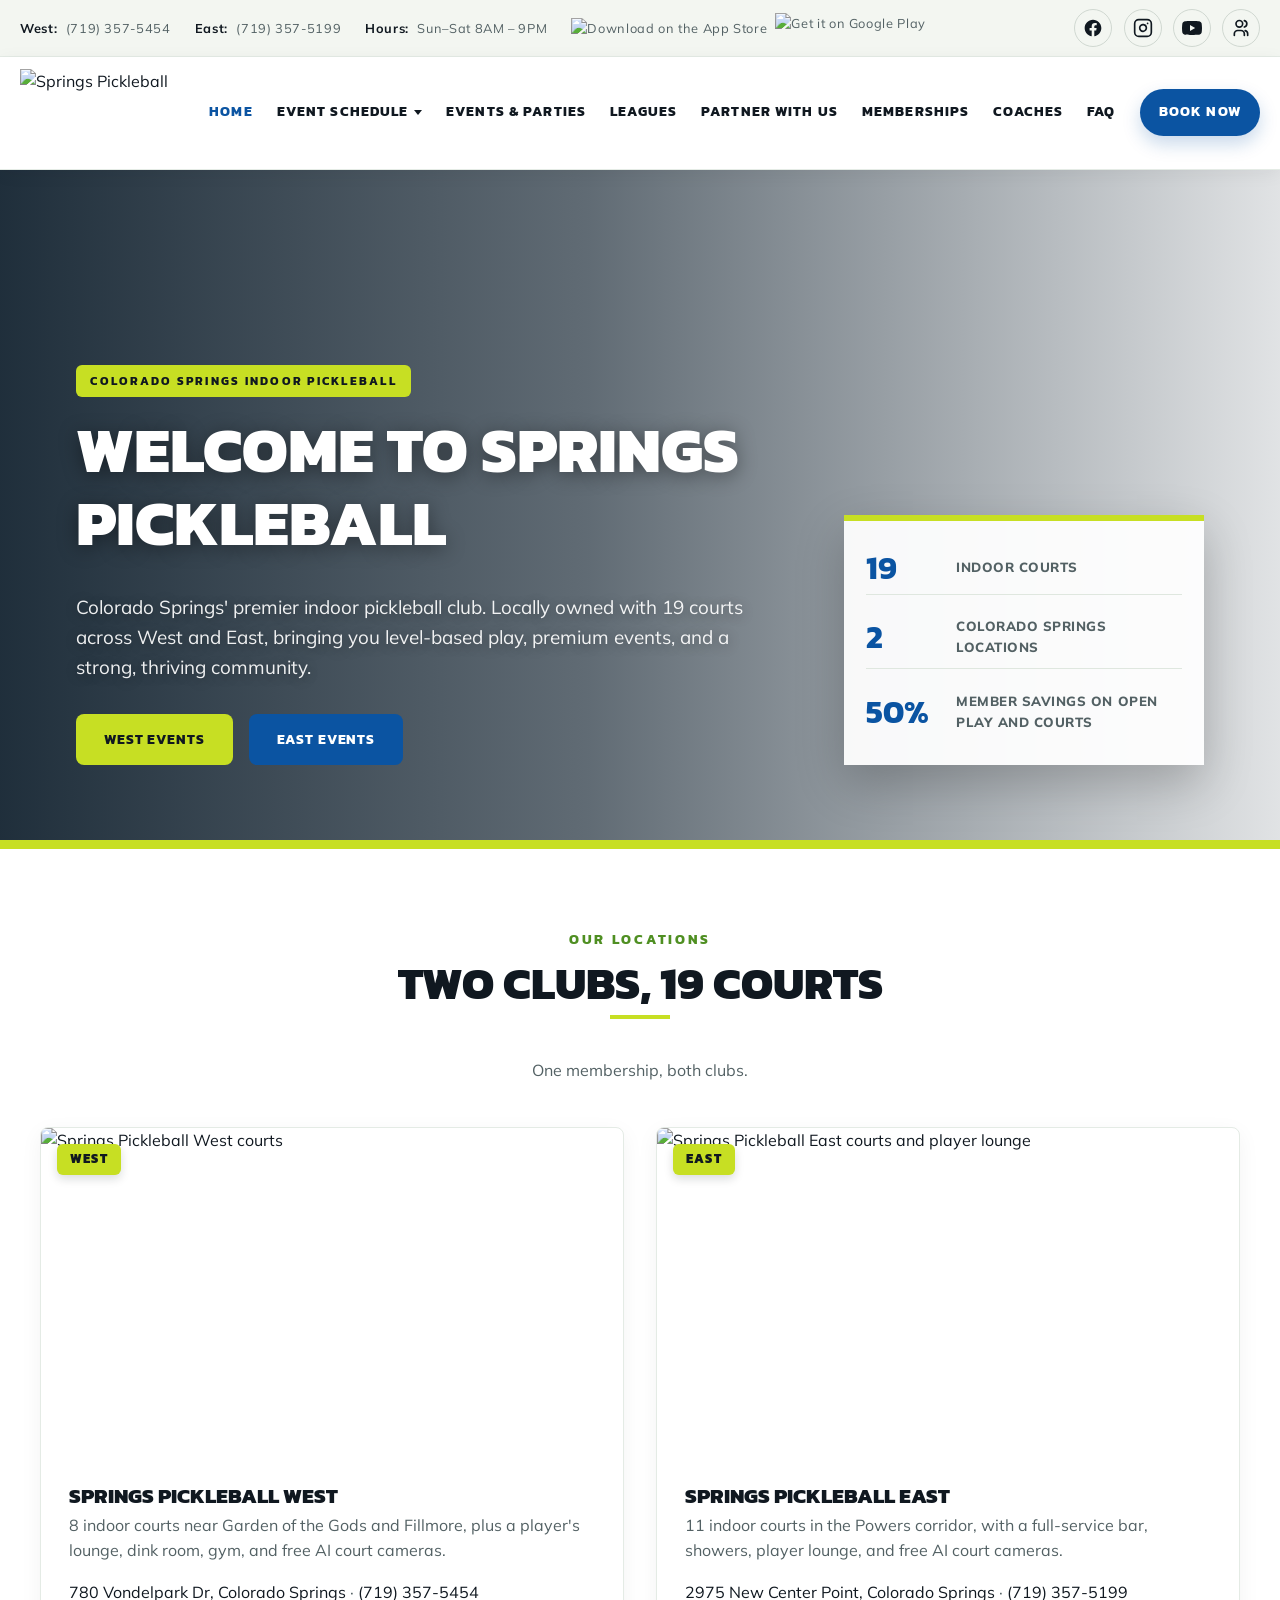
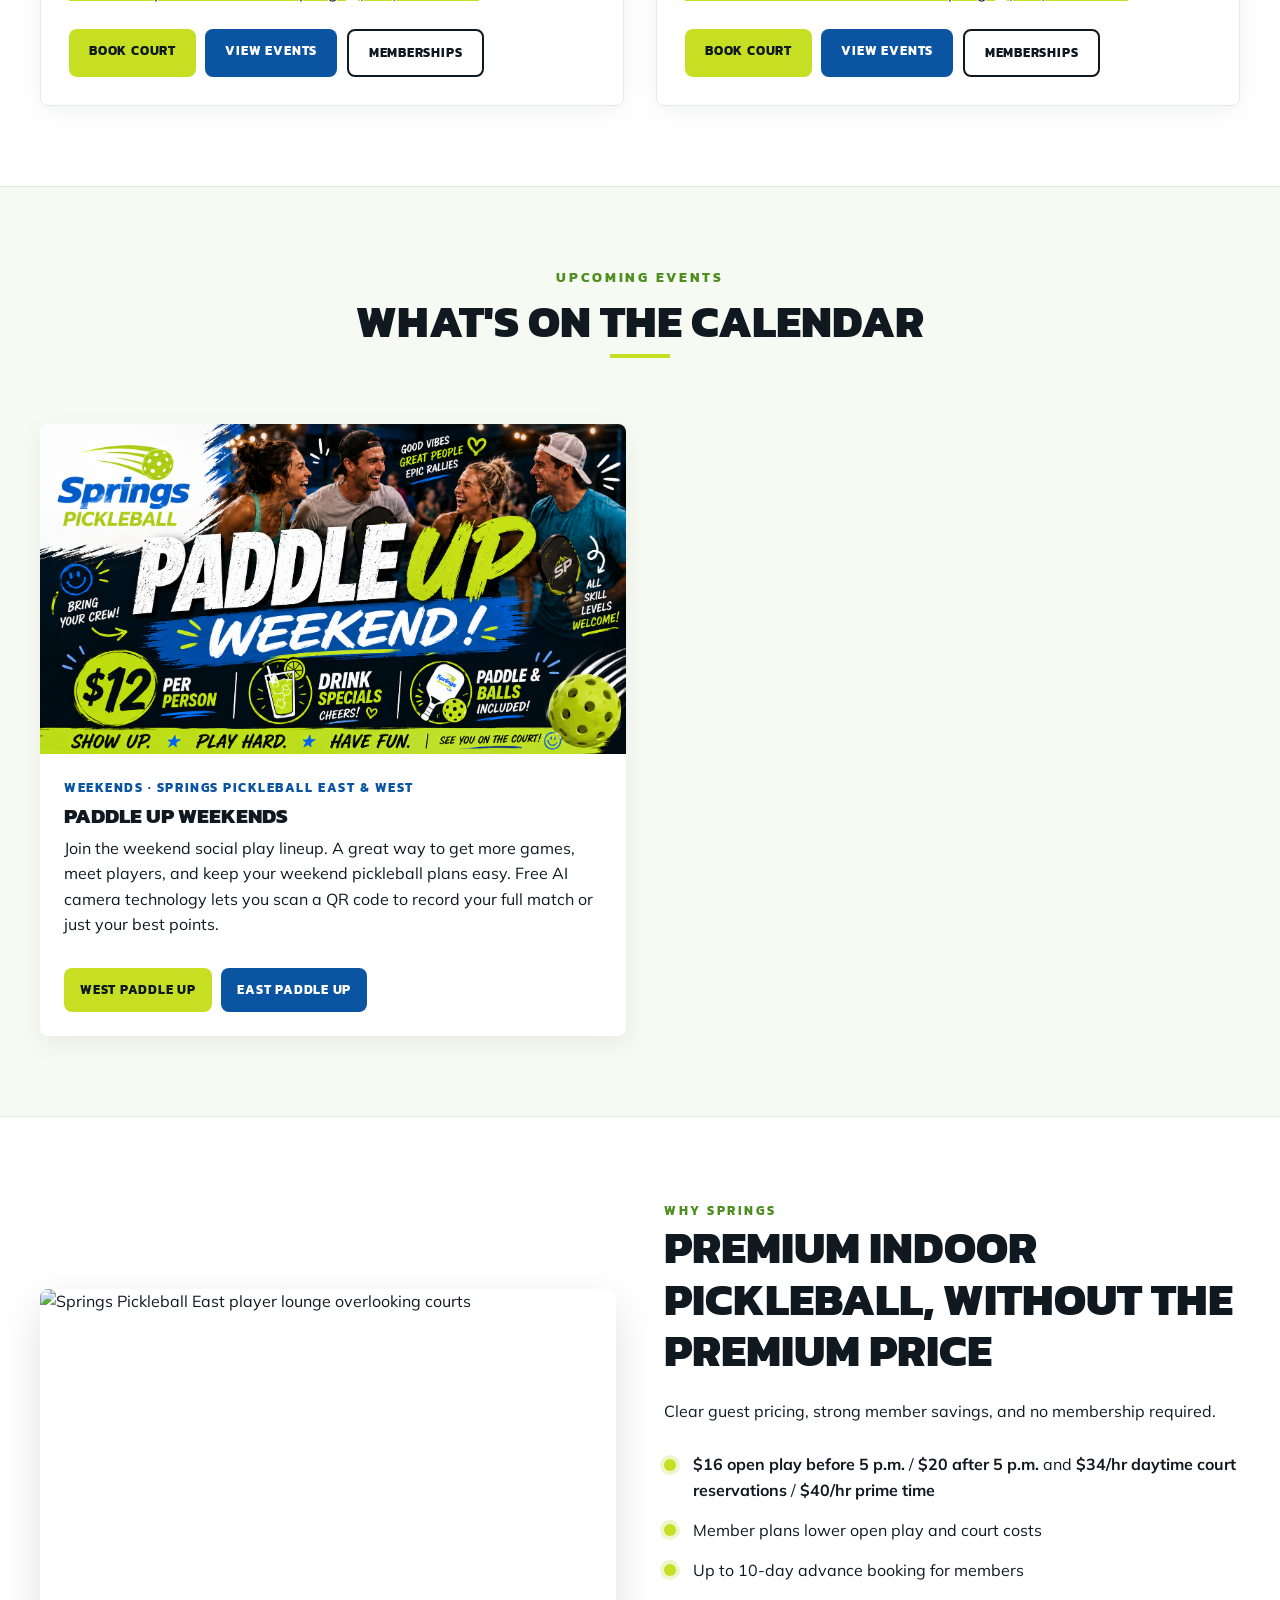
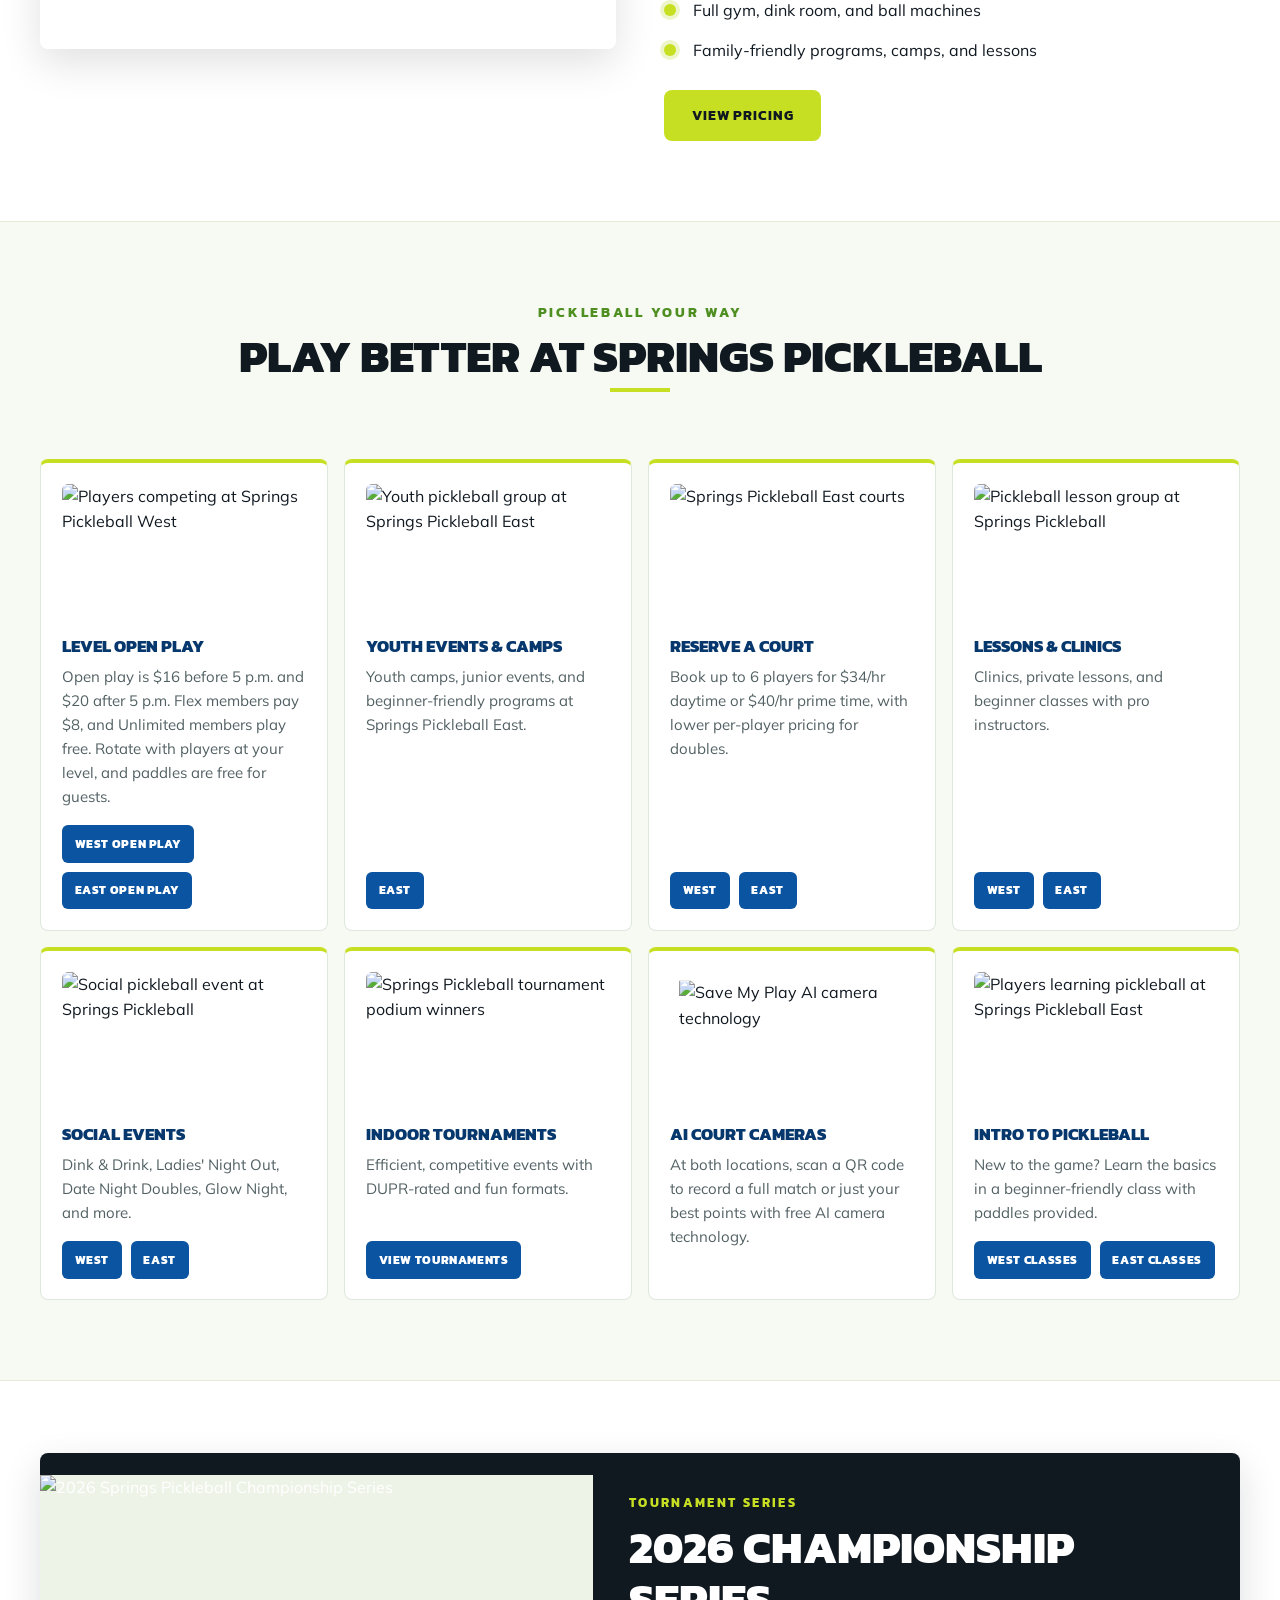
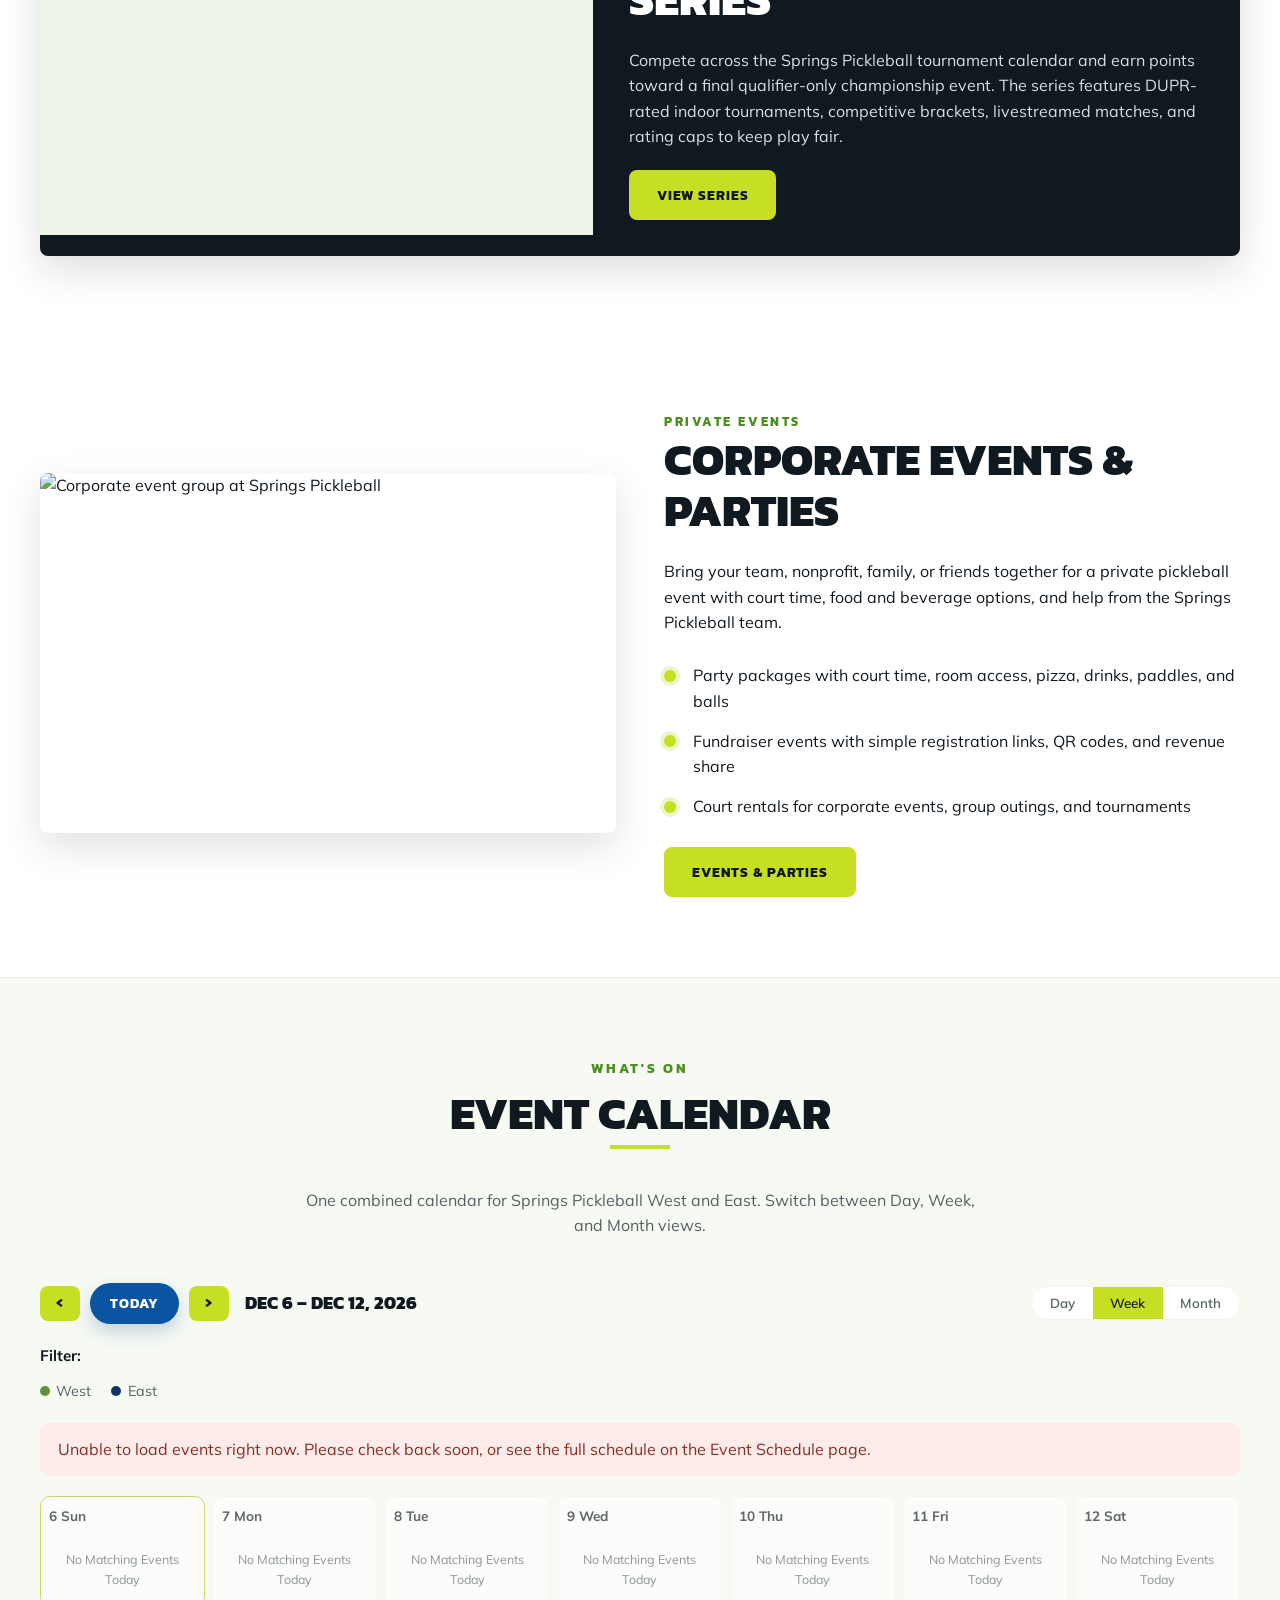
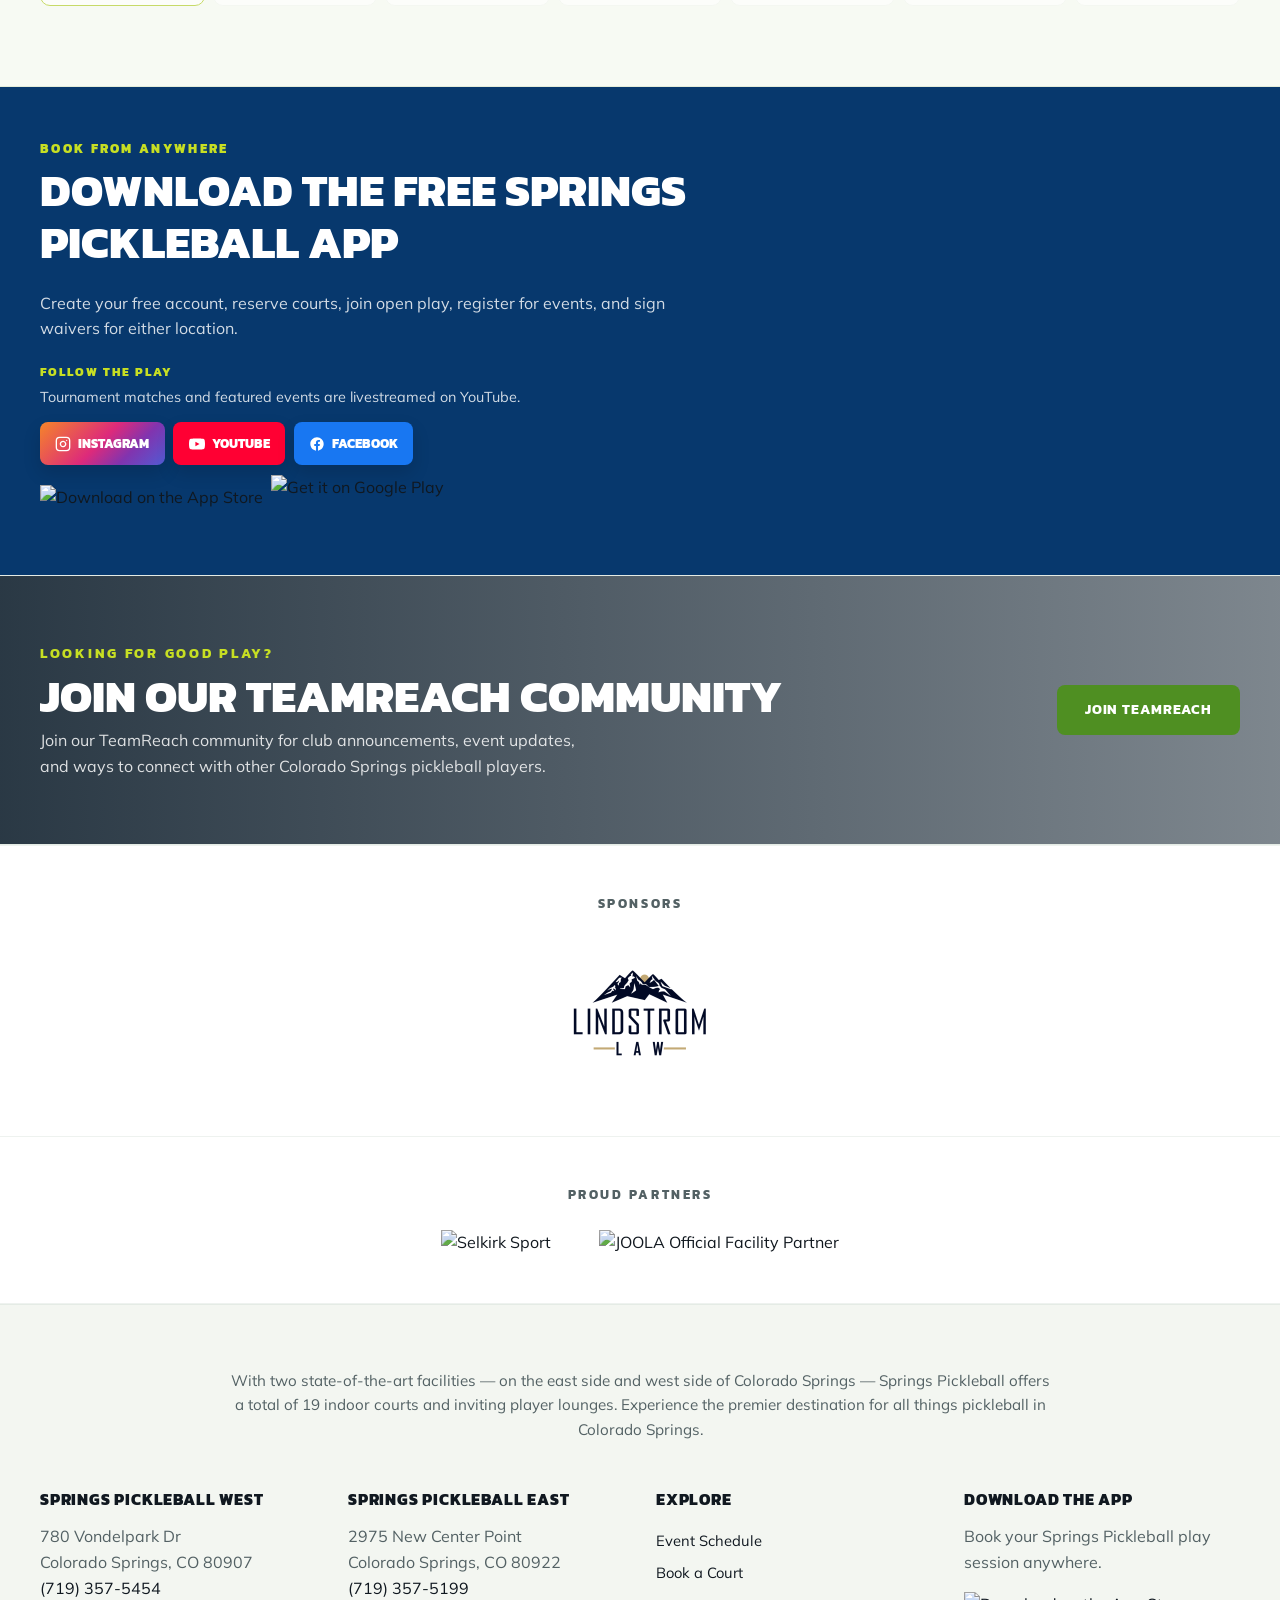
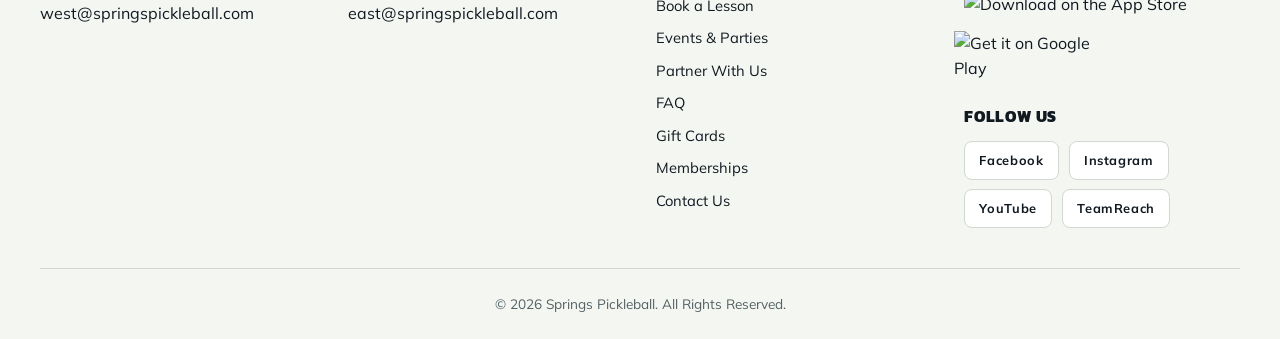
==== commit 6eea8b4a: "remove flex" ====
--- a/index.html
+++ b/index.html
@@ -189,14 +189,6 @@
   </div>
 </div>
 
-<section class="home-league-feature" aria-label="Fall Flex Leagues">
-  <div class="container">
-    <a href="leagues.html" aria-label="View Fall Flex Leagues">
-      <img src="images/flex_leagues_v3.png" alt="Fall Flex Leagues start October 17, with registration closing October 15. The 7-week ladder season has five divisions each at West and East, with individual registration and membership-based pricing." fetchpriority="high" decoding="async">
-    </a>
-  </div>
-</section>
-
 <section class="hero">
   <video class="hero-video" autoplay muted loop playsinline preload="metadata" poster="images/east-patio-court-people.jpg" aria-hidden="true">
     <source src="images/facility-drone-hero.mp4" type="video/mp4">
@@ -299,12 +291,12 @@
           </div>
         </div>
       </div>
-      <div class="event-card" data-event-end="2026-10-18">
-        <div class="event-photo event-graphic"><img src="images/oct_moneyball.png" alt="October Moneyball tournament schedule at Springs Pickleball East and West" loading="lazy" decoding="async"></div>
+      <div class="event-card" data-event-end="2026-11-07">
+        <div class="event-photo event-graphic"><img src="images/moneyballv2.png" alt="Upcoming Moneyball events schedule at Springs Pickleball East and West" loading="lazy" decoding="async"></div>
         <div class="event-body">
-          <div class="date">October 10, 11 &amp; 18, 2026 · Springs Pickleball East &amp; West</div>
-          <h3>October Moneyball</h3>
-          <p>Compete for a $560 prize pot in each full division. Open 4.5+ play is Saturday at West, followed by men’s and women’s divisions on Sundays at East. Registration is $40 per player.</p>
+          <div class="date">October 18 – November 7, 2026 · Springs Pickleball East &amp; West</div>
+          <h3>Upcoming Moneyball Events</h3>
+          <p>Grab a partner and compete in a round robin with a playoff. Men’s, women’s, and open divisions run Sundays at East, with mixed 3.25–3.74 on Saturday, November 7 at West. Registration is $40 per person, with $20 per person going to the cash prize pot. Games are not DUPR rated.</p>
           <div class="event-actions">
             <a href="https://app.courtreserve.com/Online/Events/List/15687/VZURM35E4P8778" class="btn" target="_blank" rel="noopener">Register in CourtReserve</a>
           </div>
--- a/styles.css
+++ b/styles.css
@@ -415,25 +415,6 @@
 .btn-accent:hover { background: var(--main); color: var(--black); }
 
 /* ===== Hero (image background) ===== */
-.home-league-feature {
-  padding: 1.25rem 0;
-  background: #07386d;
-  border-bottom: 4px solid var(--main);
-}
-.home-league-feature .container {
-  max-width: 1320px;
-}
-.home-league-feature a {
-  display: block;
-  overflow: hidden;
-  border-radius: 8px;
-}
-.home-league-feature img {
-  display: block;
-  width: 100%;
-  height: auto;
-}
-
 .hero {
   position: relative;
   color: var(--white);
@@ -891,18 +872,6 @@
   width: 100%;
   height: auto;
 }
-.membership-promo-graphic {
-  max-width: 980px;
-  margin: 0 auto 2rem;
-  overflow: hidden;
-  border-radius: 8px;
-  box-shadow: 0 10px 28px rgba(7,24,38,0.12);
-}
-.membership-promo-graphic img {
-  display: block;
-  width: 100%;
-  height: auto;
-}
 .open-play-pricing-graphic {
   max-width: 1100px;
   margin: 0 auto 2rem;
@@ -919,7 +888,7 @@
 .leagues-head {
   background:
     linear-gradient(90deg, rgba(7,24,38,0.88), rgba(11,84,162,0.6)),
-    url('images/flex_leagues_v3.png') center/cover no-repeat;
+    url('images/east-patio-court-people.jpg') center/cover no-repeat;
 }
 .league-pcol {
   display: grid;
@@ -959,136 +928,6 @@
   width: 100%;
   height: auto;
 }
-.league-feature {
-  margin: 0 auto 2rem;
-  max-width: 1100px;
-  overflow: hidden;
-  border-radius: 8px;
-  box-shadow: 0 16px 38px rgba(16,24,26,0.12);
-}
-.league-feature img {
-  width: 100%;
-}
-.league-stats {
-  display: grid;
-  grid-template-columns: repeat(4, minmax(0, 1fr));
-  gap: 1rem;
-  margin-bottom: 3rem;
-}
-.league-stats div {
-  padding: 1.1rem;
-  background: var(--white);
-  border: 1px solid #e4ebe5;
-  border-radius: 8px;
-}
-.league-stats strong {
-  display: block;
-  color: var(--accent);
-  font-family: var(--font-head);
-  font-size: 2rem;
-  line-height: 1;
-}
-.league-stats span {
-  color: var(--muted);
-  font-weight: 700;
-}
-.league-picker {
-  display: grid;
-  grid-template-columns: minmax(220px, 0.85fr) minmax(300px, 1.15fr);
-  gap: 1rem;
-  align-items: end;
-  max-width: 980px;
-  margin: 0 auto;
-  padding: 1.4rem;
-  background: var(--white);
-  border: 1px solid #dfe8dc;
-  border-top: 5px solid var(--main);
-  border-radius: 8px;
-  box-shadow: 0 16px 36px rgba(16,24,26,0.08);
-}
-.league-picker-copy {
-  align-self: center;
-}
-.league-picker-copy h2 {
-  margin-bottom: 0.35rem;
-}
-.league-picker-copy p {
-  color: var(--muted);
-  margin: 0;
-}
-.league-picker-control label {
-  display: block;
-  margin-bottom: 0.45rem;
-  color: var(--black);
-  font-family: var(--font-head);
-  font-size: 0.82rem;
-  font-weight: 800;
-  letter-spacing: 0.06em;
-  text-transform: uppercase;
-}
-.league-picker-control select {
-  width: 100%;
-  min-height: 54px;
-  padding: 0 3rem 0 1rem;
-  color: var(--black);
-  background:
-    linear-gradient(45deg, transparent 50%, var(--accent) 50%) right 1.3rem center / 7px 7px no-repeat,
-    linear-gradient(135deg, var(--accent) 50%, transparent 50%) right 0.95rem center / 7px 7px no-repeat,
-    var(--gray);
-  border: 1px solid #d8e1d5;
-  border-radius: 8px;
-  font: 700 1rem var(--font-body);
-  appearance: none;
-}
-.league-picker-control select:focus {
-  border-color: var(--accent);
-  box-shadow: 0 0 0 3px rgba(11,84,162,0.14);
-  outline: none;
-}
-.league-picker-result {
-  min-height: 96px;
-  padding: 1rem;
-  background: #f8fbf5;
-  border: 1px solid #e0eadb;
-  border-radius: 8px;
-}
-.league-picker-result span,
-.league-picker-result small {
-  display: block;
-  color: var(--muted);
-  font-weight: 700;
-}
-.league-picker-result span {
-  color: var(--accent);
-  font-family: var(--font-head);
-  font-size: 0.76rem;
-  letter-spacing: 0.08em;
-  text-transform: uppercase;
-}
-.league-picker-result strong {
-  display: block;
-  margin: 0.15rem 0;
-  color: var(--black);
-  font-family: var(--font-head);
-  font-size: 1.25rem;
-  line-height: 1.2;
-  text-transform: uppercase;
-}
-.league-picker-cta {
-  align-self: stretch;
-  display: flex;
-  align-items: center;
-  justify-content: center;
-  text-align: center;
-}
-.league-picker-cta.disabled {
-  background: #d8e1d5;
-  color: var(--muted) !important;
-  cursor: not-allowed;
-  box-shadow: none;
-  transform: none;
-}
-
 @media (max-width: 760px) {
   .league-pcol {
     align-items: flex-start;
@@ -1097,15 +936,6 @@
   .league-pcol .btn {
     width: 100%;
     text-align: center;
-  }
-  .league-stats {
-    grid-template-columns: repeat(2, minmax(0, 1fr));
-  }
-  .league-picker {
-    grid-template-columns: 1fr;
-  }
-  .league-picker-cta {
-    min-height: 52px;
   }
 }
 
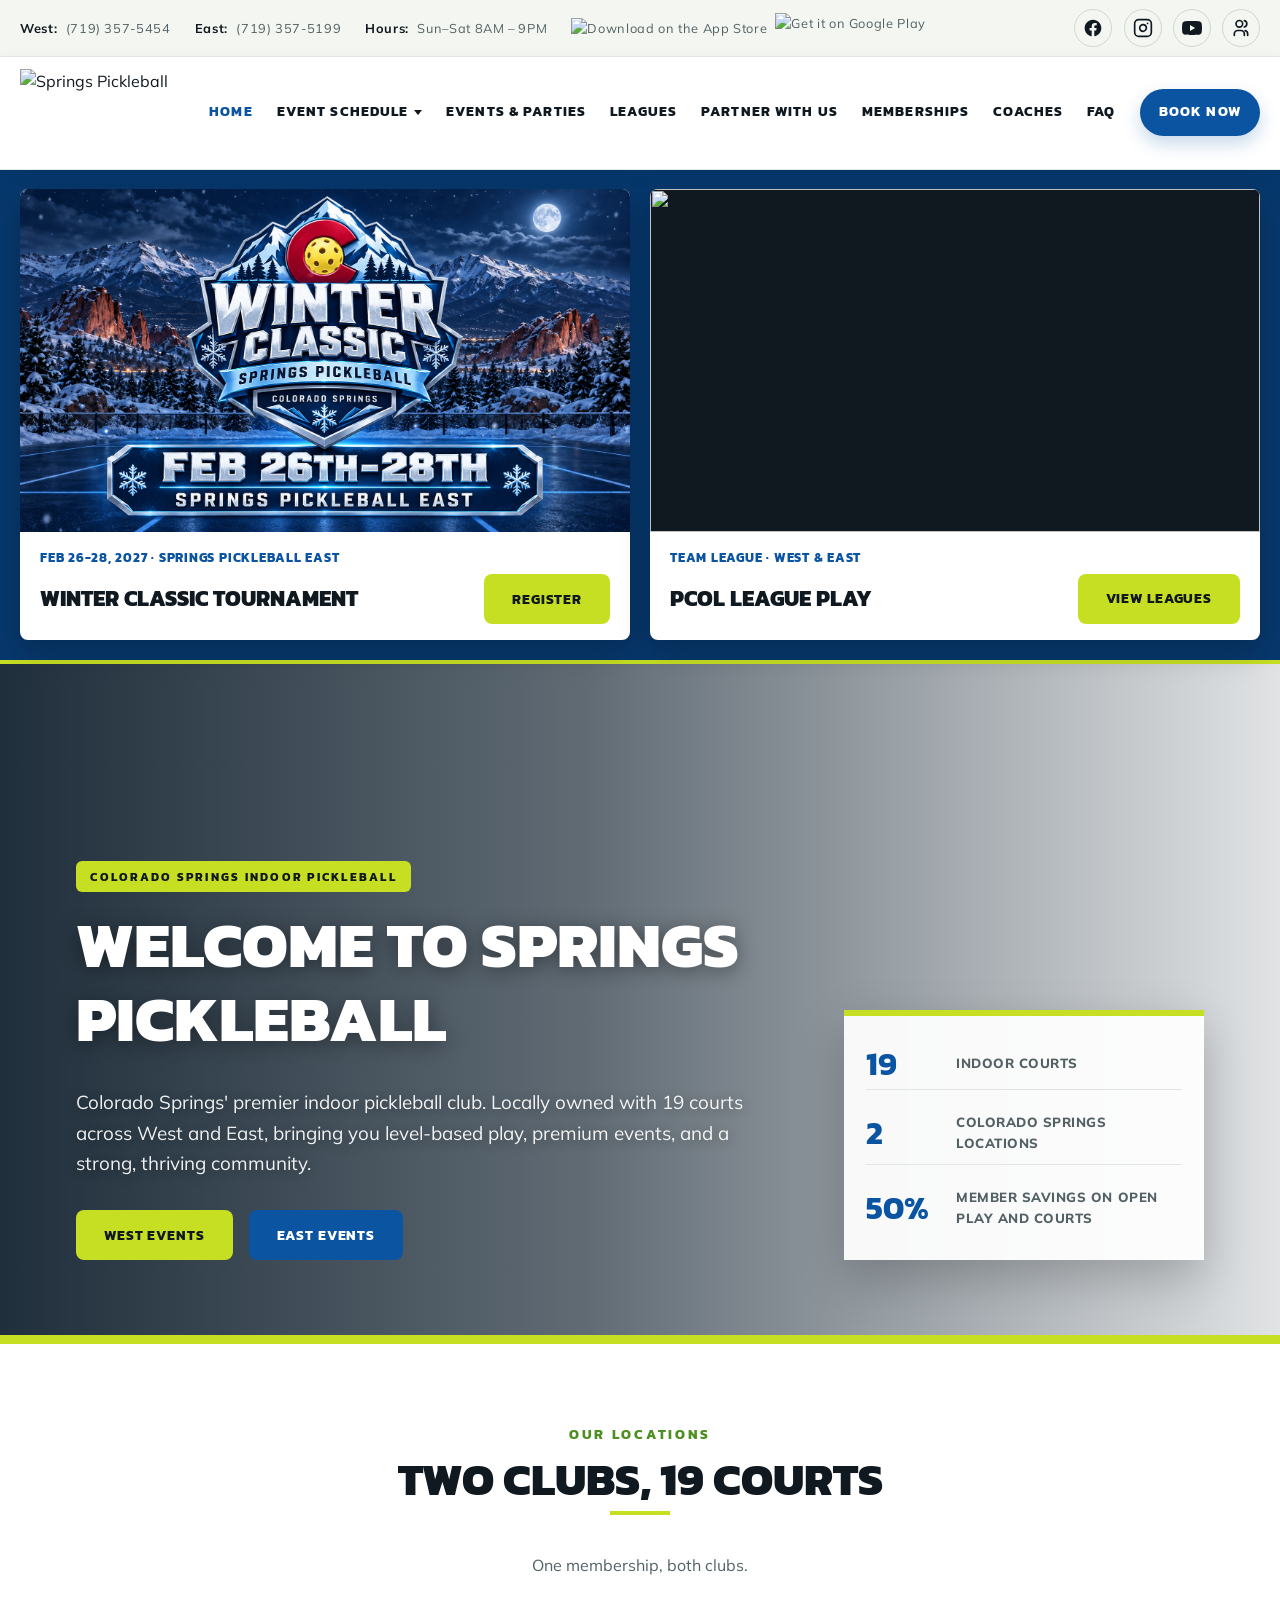
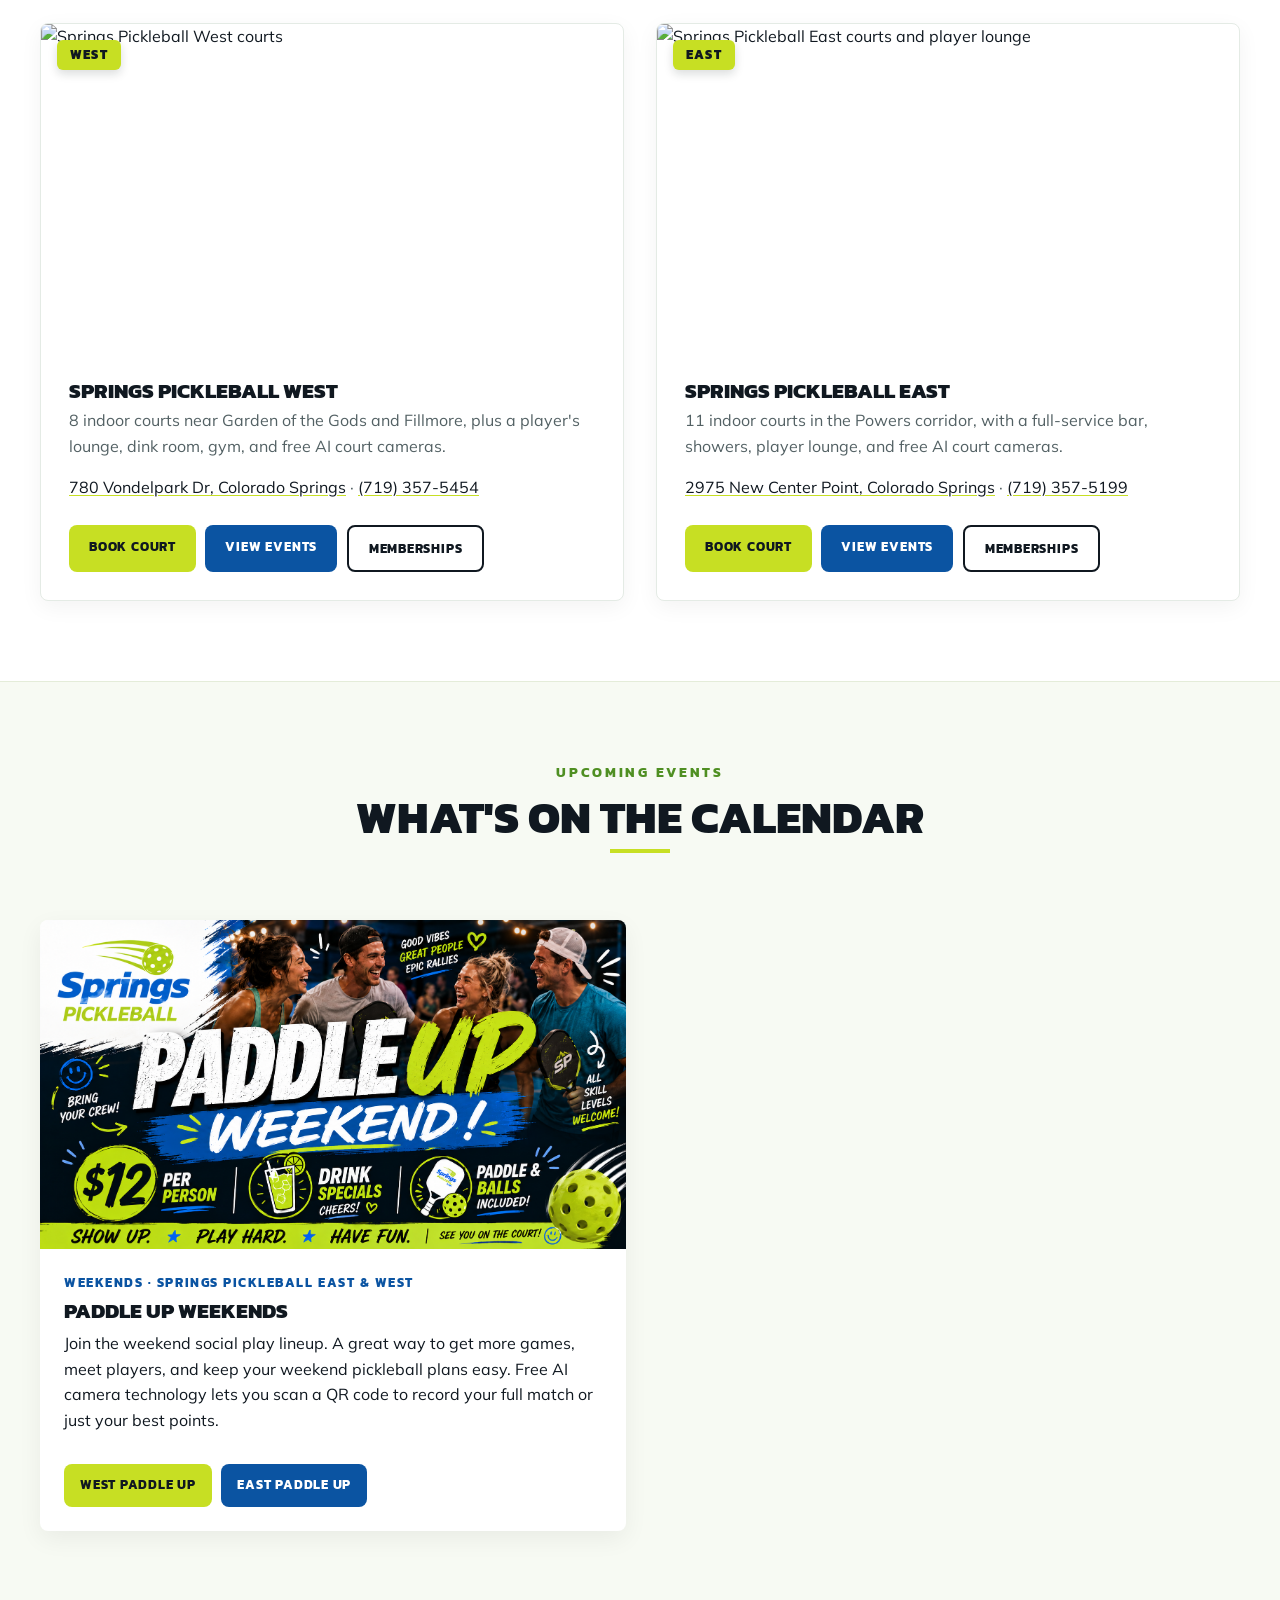
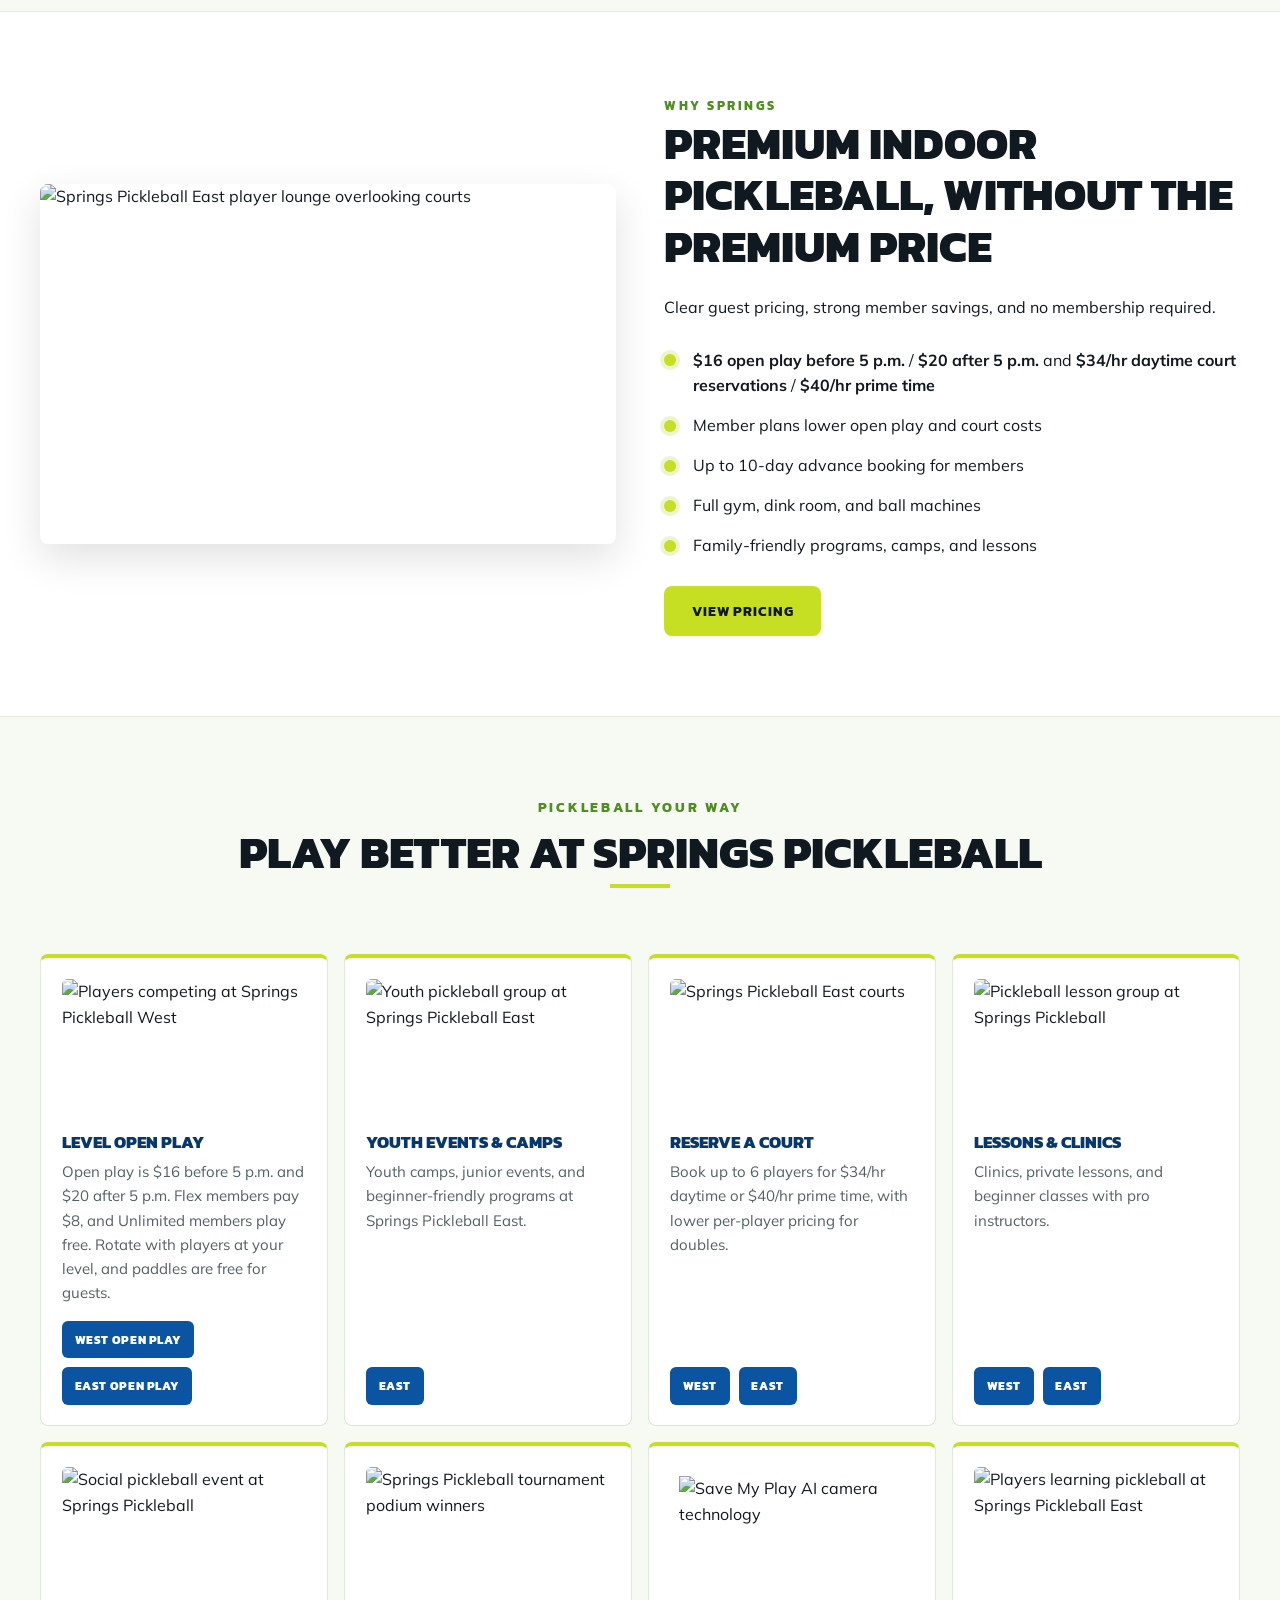
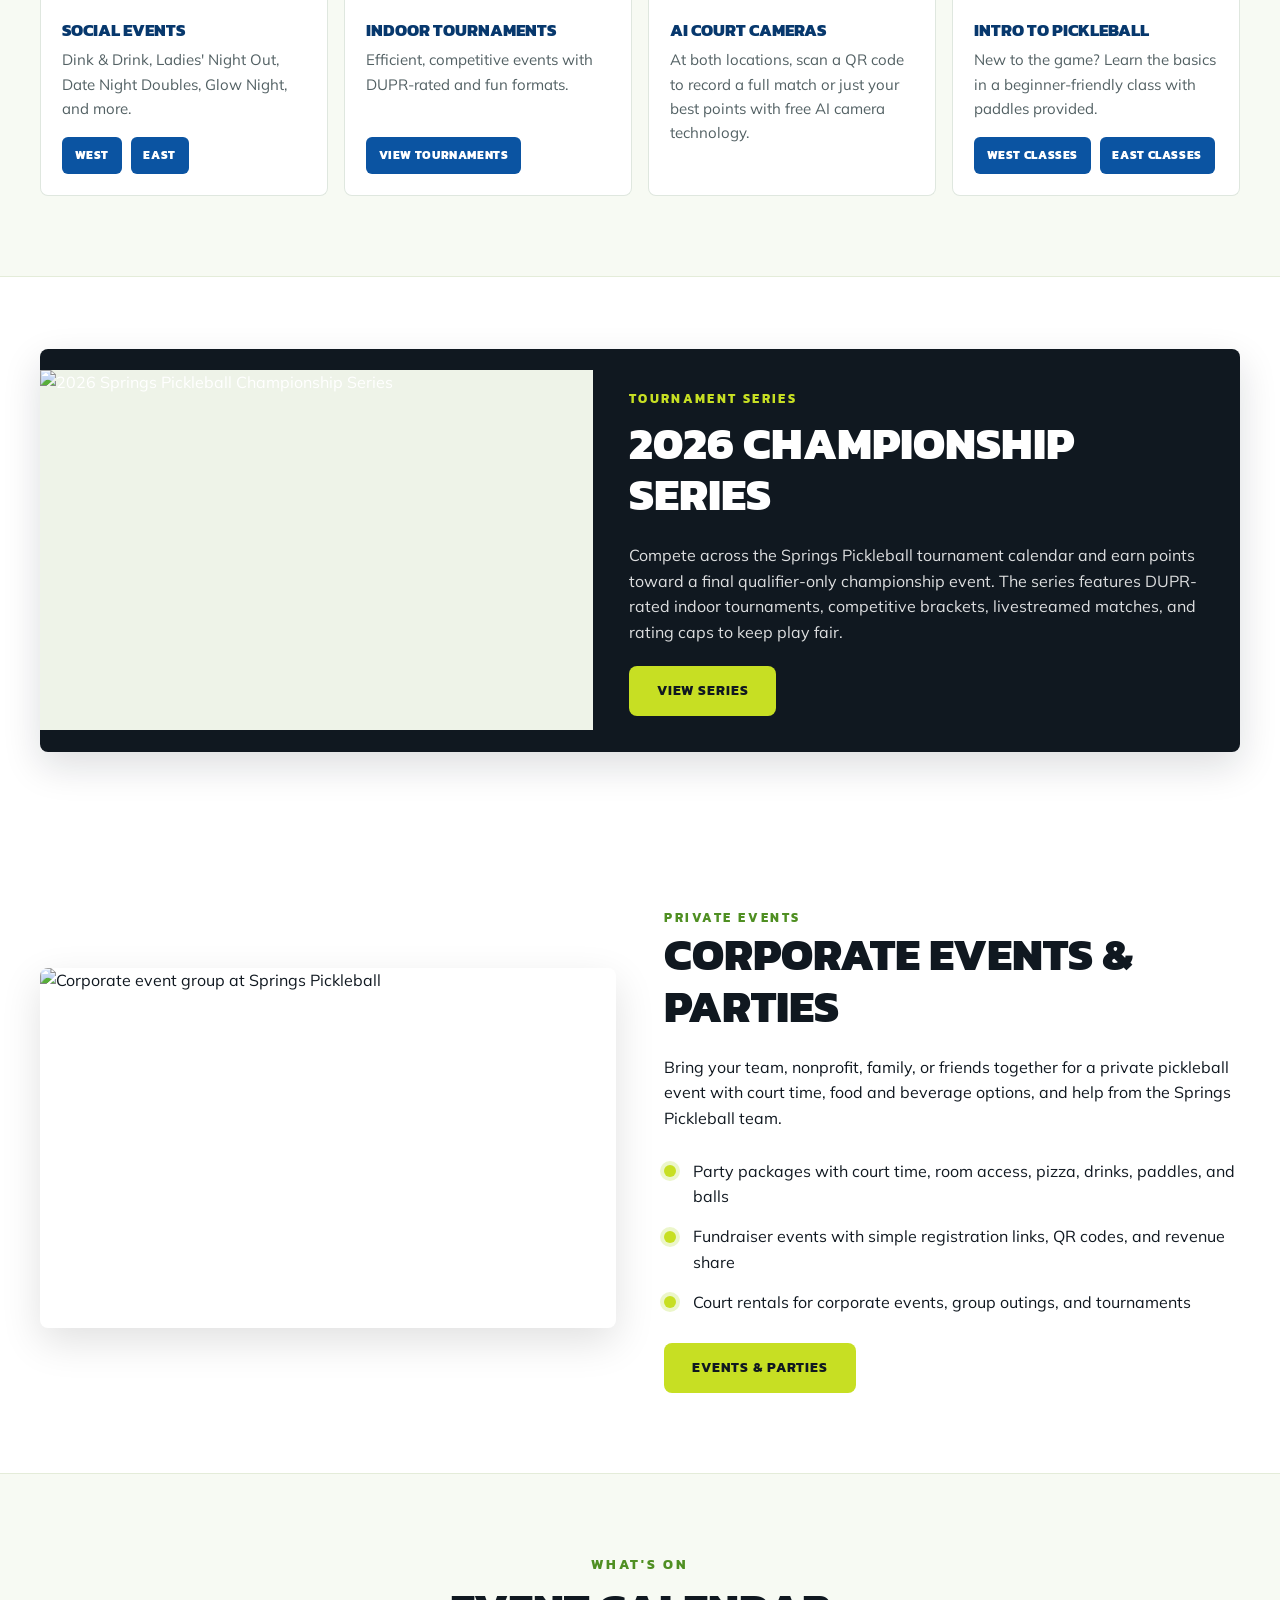
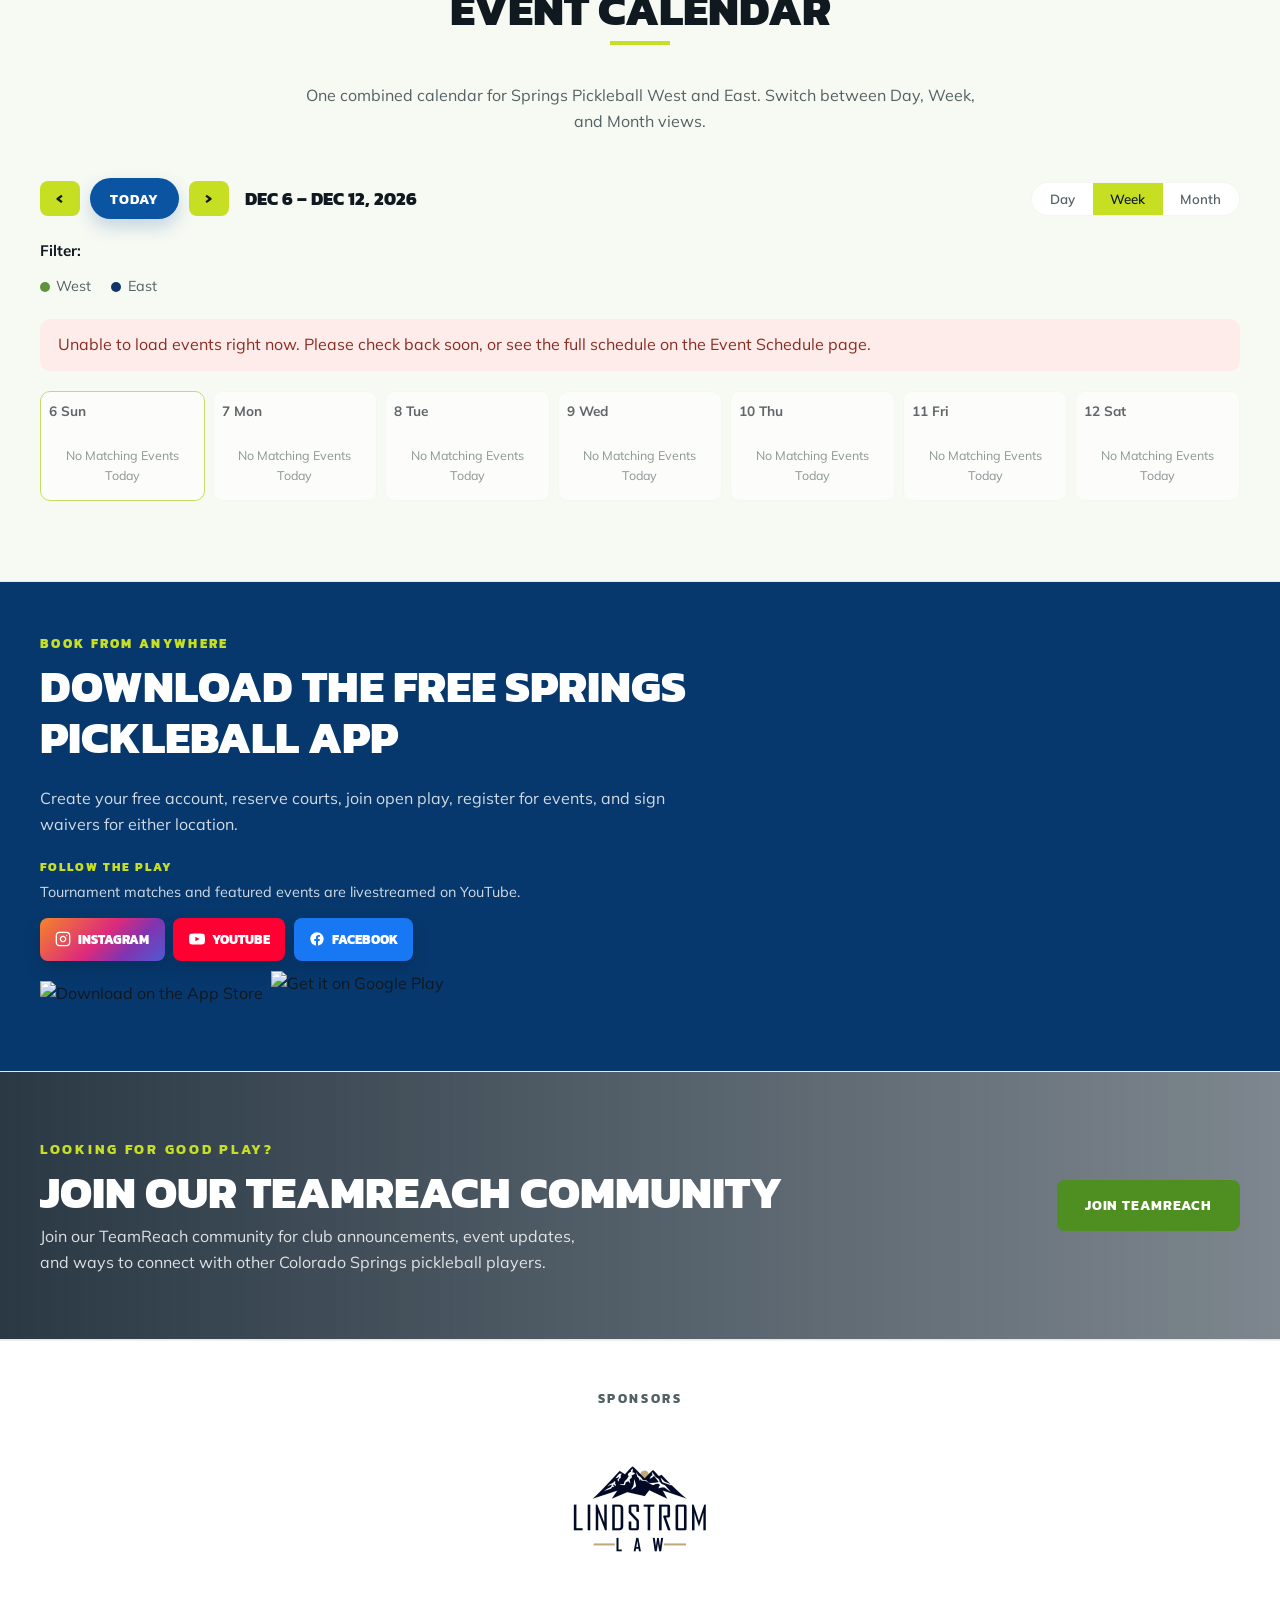
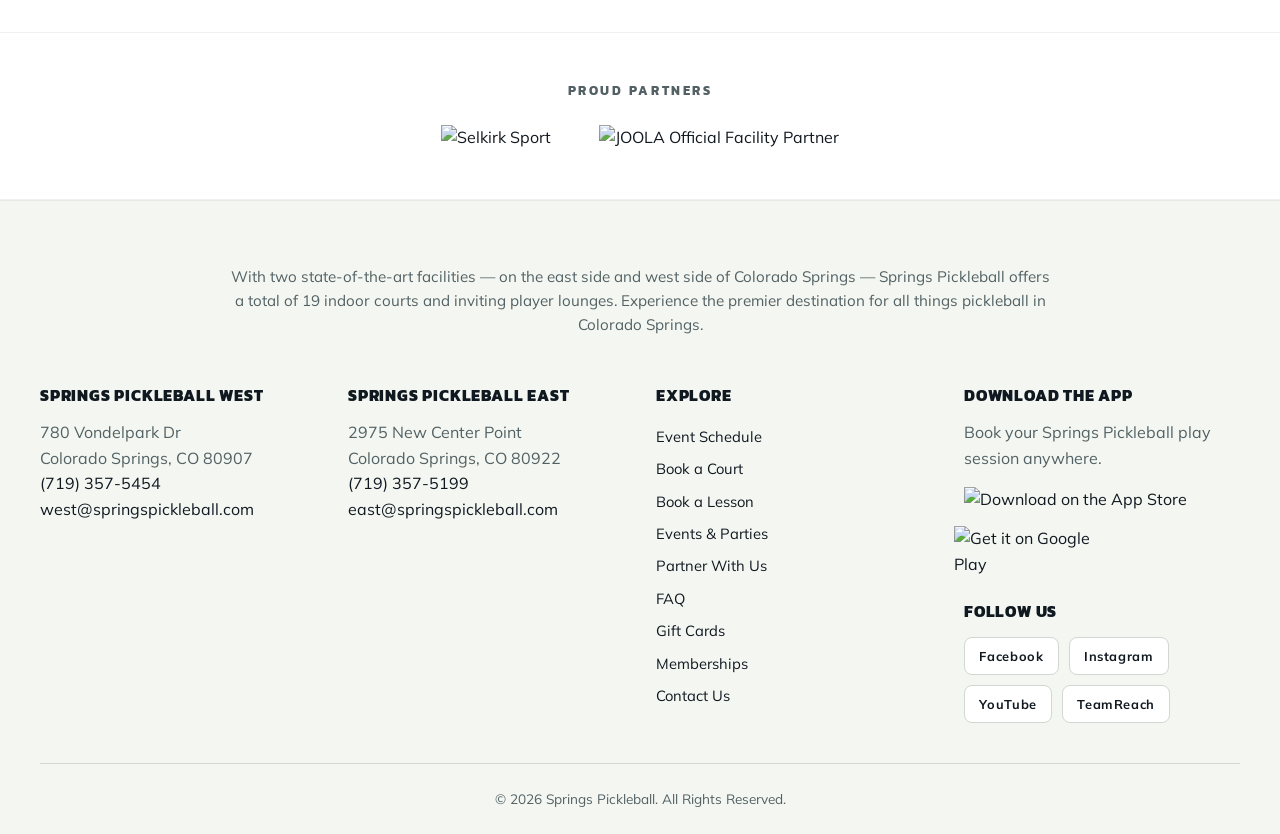
==== commit b9b99b69: "tourney and miles promos" ====
--- a/index.html
+++ b/index.html
@@ -189,6 +189,31 @@
   </div>
 </div>
 
+<section class="home-highlights" aria-label="Featured events">
+  <div class="container">
+    <article class="highlight-card" data-hide-after="2027-02-28">
+      <a href="https://springspickleballtournaments.com" class="highlight-media" target="_blank" rel="noopener" tabindex="-1" aria-hidden="true">
+        <img src="images/winter-classic-with-Date.png" alt="" width="1672" height="941" fetchpriority="high" decoding="async">
+      </a>
+      <div class="highlight-body">
+        <span class="highlight-kicker">Feb 26-28, 2027 · Springs Pickleball East</span>
+        <h2>Winter Classic Tournament</h2>
+        <a href="https://springspickleballtournaments.com" class="btn" target="_blank" rel="noopener">Register</a>
+      </div>
+    </article>
+    <article class="highlight-card">
+      <a href="leagues.html" class="highlight-media" tabindex="-1" aria-hidden="true">
+        <img src="images/pcol_header.png" alt="" width="1920" height="1080" decoding="async">
+      </a>
+      <div class="highlight-body">
+        <span class="highlight-kicker">Team League · West &amp; East</span>
+        <h2>PCOL League Play</h2>
+        <a href="leagues.html" class="btn">View Leagues</a>
+      </div>
+    </article>
+  </div>
+</section>
+
 <section class="hero">
   <video class="hero-video" autoplay muted loop playsinline preload="metadata" poster="images/east-patio-court-people.jpg" aria-hidden="true">
     <source src="images/facility-drone-hero.mp4" type="video/mp4">
--- a/styles.css
+++ b/styles.css
@@ -414,6 +414,69 @@
 .btn-accent { background: var(--green-deep); color: var(--white); }
 .btn-accent:hover { background: var(--main); color: var(--black); }
 
+/* ===== Home highlights ===== */
+.home-highlights {
+  padding: 1.25rem 0;
+  background: var(--accent-dark);
+  border-bottom: 4px solid var(--main);
+}
+.home-highlights .container {
+  display: grid;
+  grid-template-columns: repeat(auto-fit, minmax(300px, 1fr));
+  gap: 1.25rem;
+  max-width: 1320px;
+}
+.highlight-card {
+  display: flex;
+  flex-direction: column;
+  overflow: hidden;
+  background: var(--white);
+  border-radius: 8px;
+  box-shadow: 0 12px 32px rgba(0,0,0,0.22);
+}
+.highlight-card[hidden] { display: none; }
+.highlight-media {
+  display: block;
+  aspect-ratio: 16 / 9;
+  background: var(--black);
+}
+.highlight-media img {
+  display: block;
+  width: 100%;
+  height: 100%;
+  object-fit: cover;
+}
+.highlight-body {
+  display: flex;
+  flex-wrap: wrap;
+  align-items: center;
+  justify-content: space-between;
+  gap: 0.35rem 1rem;
+  padding: 1rem 1.25rem;
+}
+.highlight-kicker {
+  flex-basis: 100%;
+  color: var(--accent);
+  font-family: var(--font-head);
+  font-size: 0.8rem;
+  font-weight: 700;
+  letter-spacing: 0.06em;
+  text-transform: uppercase;
+}
+.highlight-body h2 {
+  margin: 0;
+  font-size: 1.4rem;
+}
+@media (max-width: 760px) {
+  .home-highlights .container {
+    grid-template-columns: 1fr;
+  }
+  .highlight-body .btn {
+    width: 100%;
+    text-align: center;
+  }
+}
+
 /* ===== Hero (image background) ===== */
 .hero {
   position: relative;
@@ -2130,6 +2193,193 @@
   background:
     linear-gradient(90deg, rgba(7,24,38,0.88), rgba(7,24,38,0.46)),
     url('images/west-close-people.jpg') center/cover no-repeat;
+}
+
+/* ===== Coach spotlight ===== */
+.coach-spotlight {
+  position: relative;
+  overflow: hidden;
+  color: var(--white);
+  padding: 4.5rem 0;
+  background:
+    repeating-linear-gradient(90deg, rgba(255,255,255,0.04) 0 2px, transparent 2px 120px),
+    radial-gradient(circle at 18% 30%, rgba(199,223,35,0.22), transparent 42%),
+    linear-gradient(135deg, var(--black) 0%, var(--court-blue) 55%, var(--accent) 100%);
+  border-bottom: 6px solid var(--main);
+}
+.coach-spotlight::before {
+  content: '';
+  position: absolute;
+  top: -20%;
+  right: -8%;
+  width: 46%;
+  height: 140%;
+  background: linear-gradient(180deg, rgba(199,223,35,0.16), rgba(199,223,35,0));
+  transform: skewX(-14deg);
+  pointer-events: none;
+}
+.coach-spotlight-watermark {
+  position: absolute;
+  right: -1rem;
+  bottom: -3.5rem;
+  font-family: var(--font-head);
+  font-size: clamp(9rem, 22vw, 20rem);
+  font-weight: 900;
+  font-style: italic;
+  line-height: 1;
+  color: transparent;
+  -webkit-text-stroke: 2px rgba(255,255,255,0.08);
+  pointer-events: none;
+  user-select: none;
+}
+.coach-spotlight .container {
+  position: relative;
+  z-index: 1;
+  display: grid;
+  grid-template-columns: minmax(260px, 0.8fr) minmax(0, 1.2fr);
+  gap: 3.5rem;
+  align-items: center;
+}
+.coach-spotlight-media {
+  position: relative;
+  max-width: 420px;
+  justify-self: center;
+}
+.coach-spotlight-media::before {
+  content: '';
+  position: absolute;
+  inset: 1.25rem -1.25rem -1.25rem 1.25rem;
+  background: var(--main);
+  border-radius: 10px;
+}
+.coach-spotlight-media img {
+  position: relative;
+  display: block;
+  width: 100%;
+  height: auto;
+  border-radius: 10px;
+  box-shadow: 0 24px 50px rgba(0,0,0,0.45);
+}
+.coach-spotlight-badge {
+  position: absolute;
+  left: -1.25rem;
+  bottom: 2rem;
+  padding: 0.6rem 1.1rem;
+  color: var(--main);
+  background: var(--black);
+  border: 2px solid var(--main);
+  border-radius: 6px;
+  font-family: var(--font-head);
+  font-size: 0.72rem;
+  font-weight: 700;
+  letter-spacing: 0.14em;
+  line-height: 1.1;
+  text-transform: uppercase;
+  transform: rotate(-4deg);
+  box-shadow: 0 12px 28px rgba(0,0,0,0.4);
+}
+.coach-spotlight-badge strong {
+  display: block;
+  color: var(--white);
+  font-size: 1.3rem;
+  letter-spacing: 0.04em;
+}
+.coach-spotlight-kicker {
+  display: inline-block;
+  margin-bottom: 0.9rem;
+  padding: 0.35rem 0.8rem;
+  color: var(--black);
+  background: var(--main);
+  border-radius: 4px;
+  font-family: var(--font-head);
+  font-size: 0.78rem;
+  font-weight: 800;
+  letter-spacing: 0.12em;
+  text-transform: uppercase;
+}
+.coach-spotlight h2 {
+  margin: 0 0 0.5rem;
+  color: var(--white);
+  font-size: clamp(3rem, 7vw, 5.5rem);
+  font-style: italic;
+  line-height: 0.92;
+  text-transform: uppercase;
+}
+.coach-spotlight h2 span {
+  display: block;
+  color: var(--main);
+}
+.coach-spotlight-lead {
+  margin: 0 0 1.5rem;
+  color: var(--white);
+  font-size: 1.2rem;
+  font-weight: 700;
+}
+.coach-spotlight-stats {
+  display: grid;
+  grid-template-columns: repeat(3, minmax(0, 1fr));
+  gap: 0.75rem;
+  margin: 0 0 1.5rem;
+  padding: 0;
+  list-style: none;
+}
+.coach-spotlight-stats li {
+  padding: 0.9rem 1rem;
+  background: rgba(255,255,255,0.07);
+  border: 1px solid rgba(255,255,255,0.14);
+  border-left: 4px solid var(--main);
+  border-radius: 6px;
+}
+.coach-spotlight-stats strong {
+  display: block;
+  color: var(--main);
+  font-family: var(--font-head);
+  font-size: 1.7rem;
+  line-height: 1.1;
+}
+.coach-spotlight-stats span {
+  color: rgba(255,255,255,0.8);
+  font-size: 0.85rem;
+  font-weight: 700;
+}
+.coach-spotlight-copy > p:not(.coach-spotlight-lead) {
+  max-width: 620px;
+  color: rgba(255,255,255,0.85);
+}
+.coach-spotlight-actions {
+  display: flex;
+  flex-wrap: wrap;
+  gap: 0.8rem;
+  margin-top: 1.5rem;
+}
+
+@media (max-width: 860px) {
+  .coach-spotlight {
+    padding: 3rem 0 3.5rem;
+  }
+  .coach-spotlight .container {
+    grid-template-columns: 1fr;
+    gap: 2.5rem;
+  }
+  .coach-spotlight-media {
+    max-width: 320px;
+  }
+  .coach-spotlight-stats {
+    gap: 0.5rem;
+  }
+  .coach-spotlight-stats li {
+    padding: 0.7rem 0.6rem;
+  }
+  .coach-spotlight-stats strong {
+    font-size: 1.25rem;
+  }
+  .coach-spotlight-stats span {
+    font-size: 0.75rem;
+  }
+  .coach-spotlight-actions .btn {
+    width: 100%;
+    text-align: center;
+  }
 }
 
 /* ===== Instructors ===== */
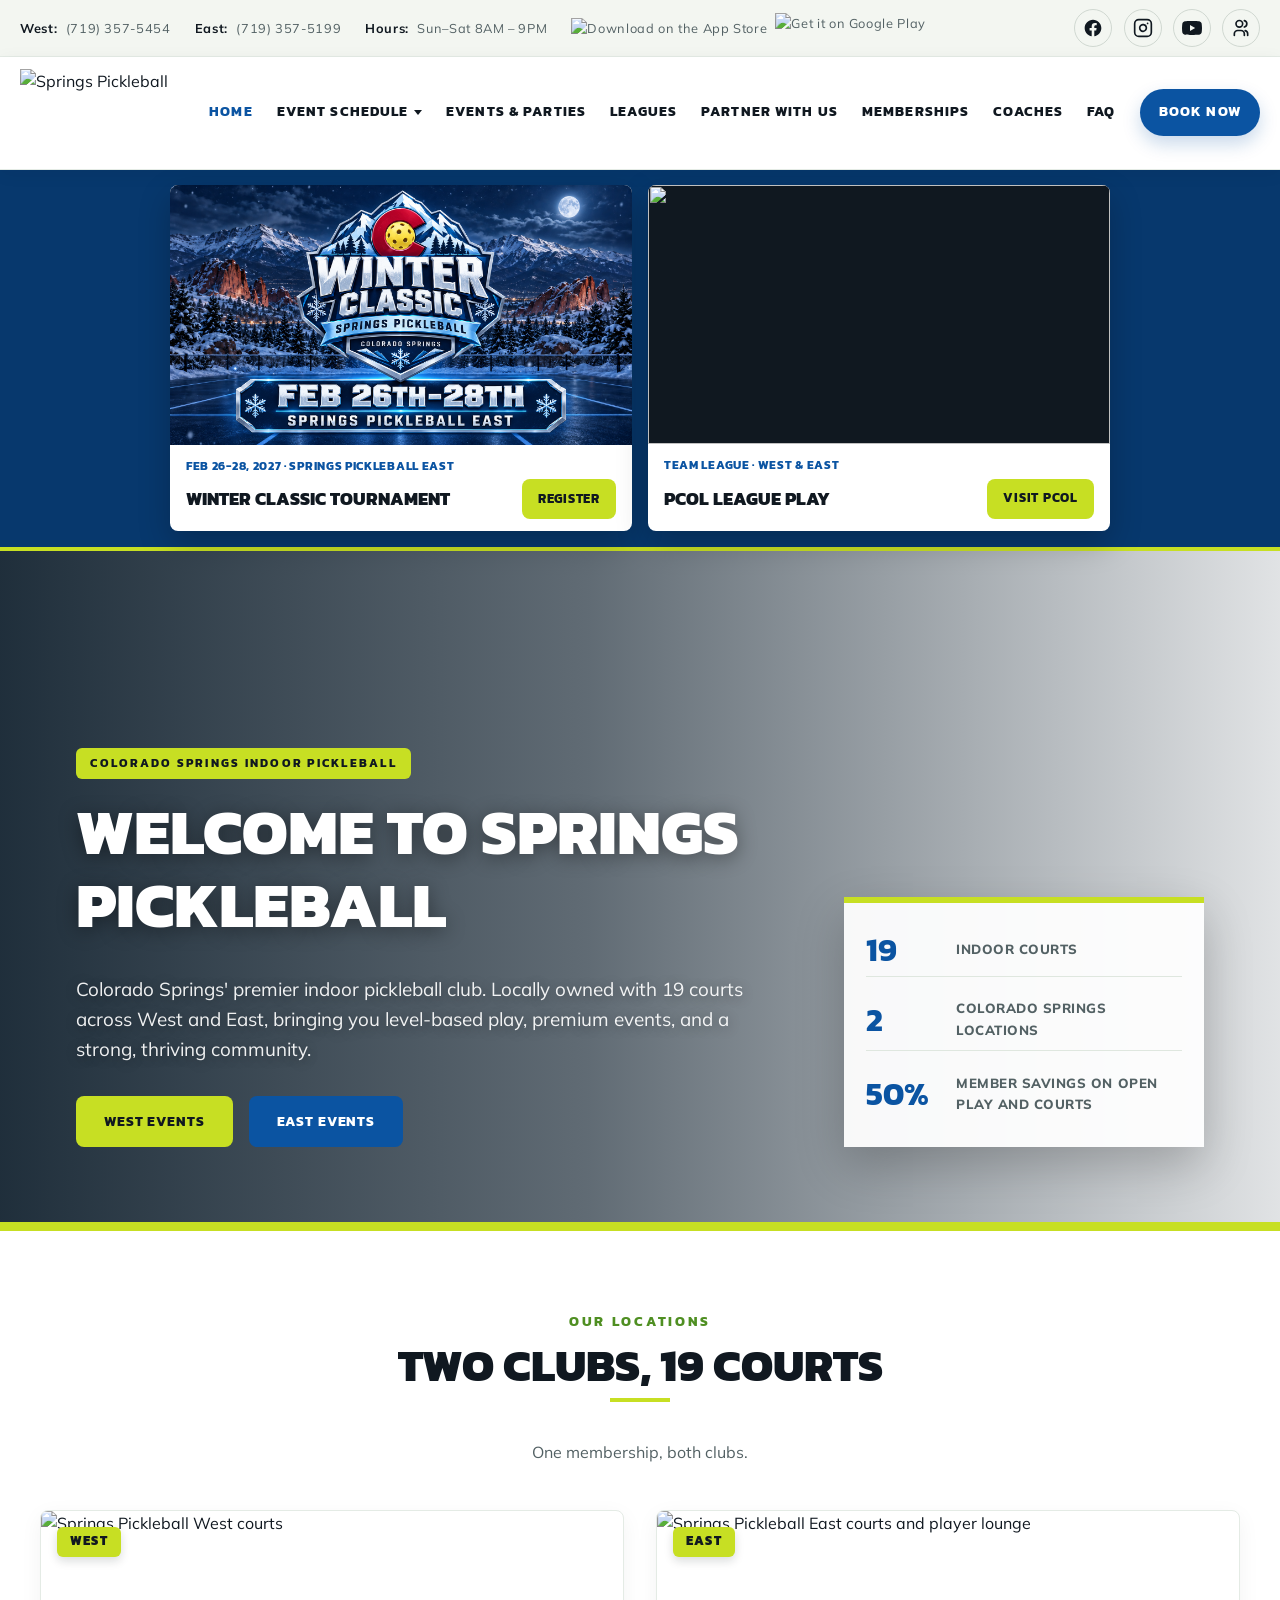
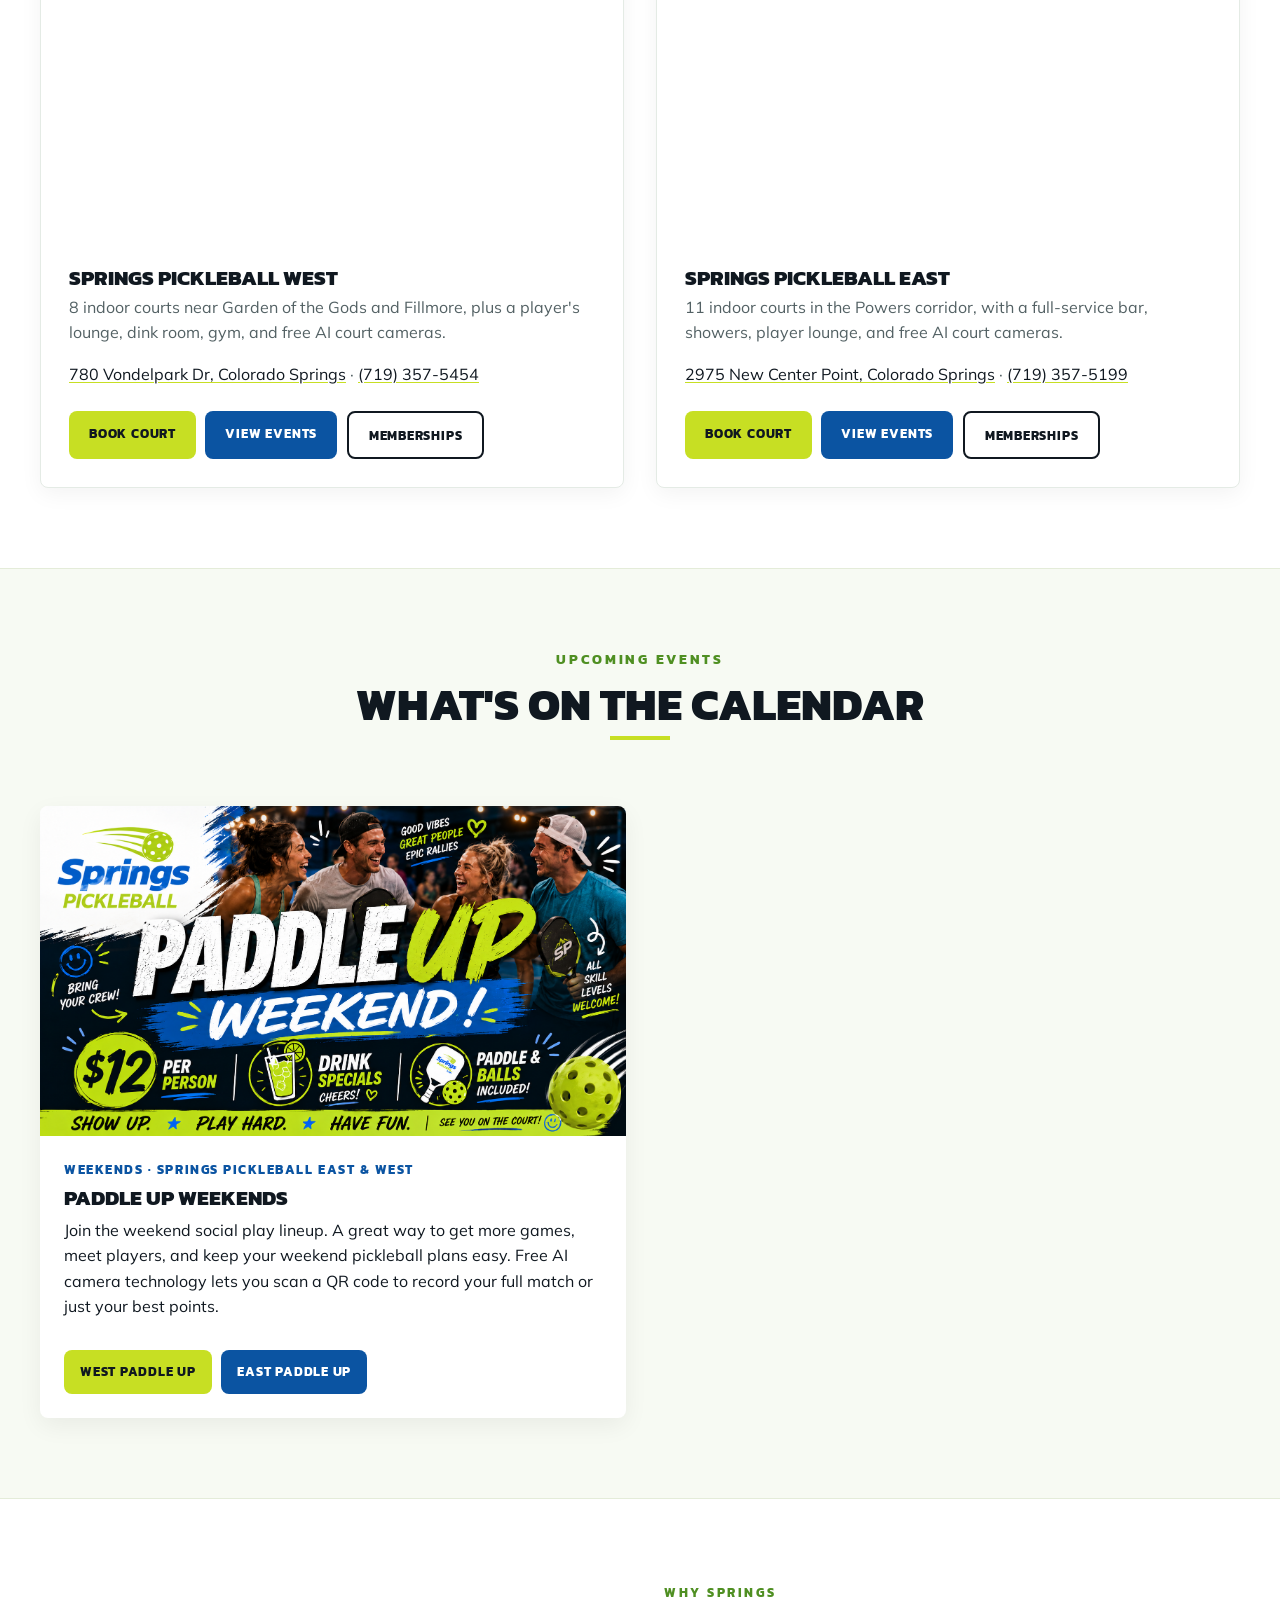
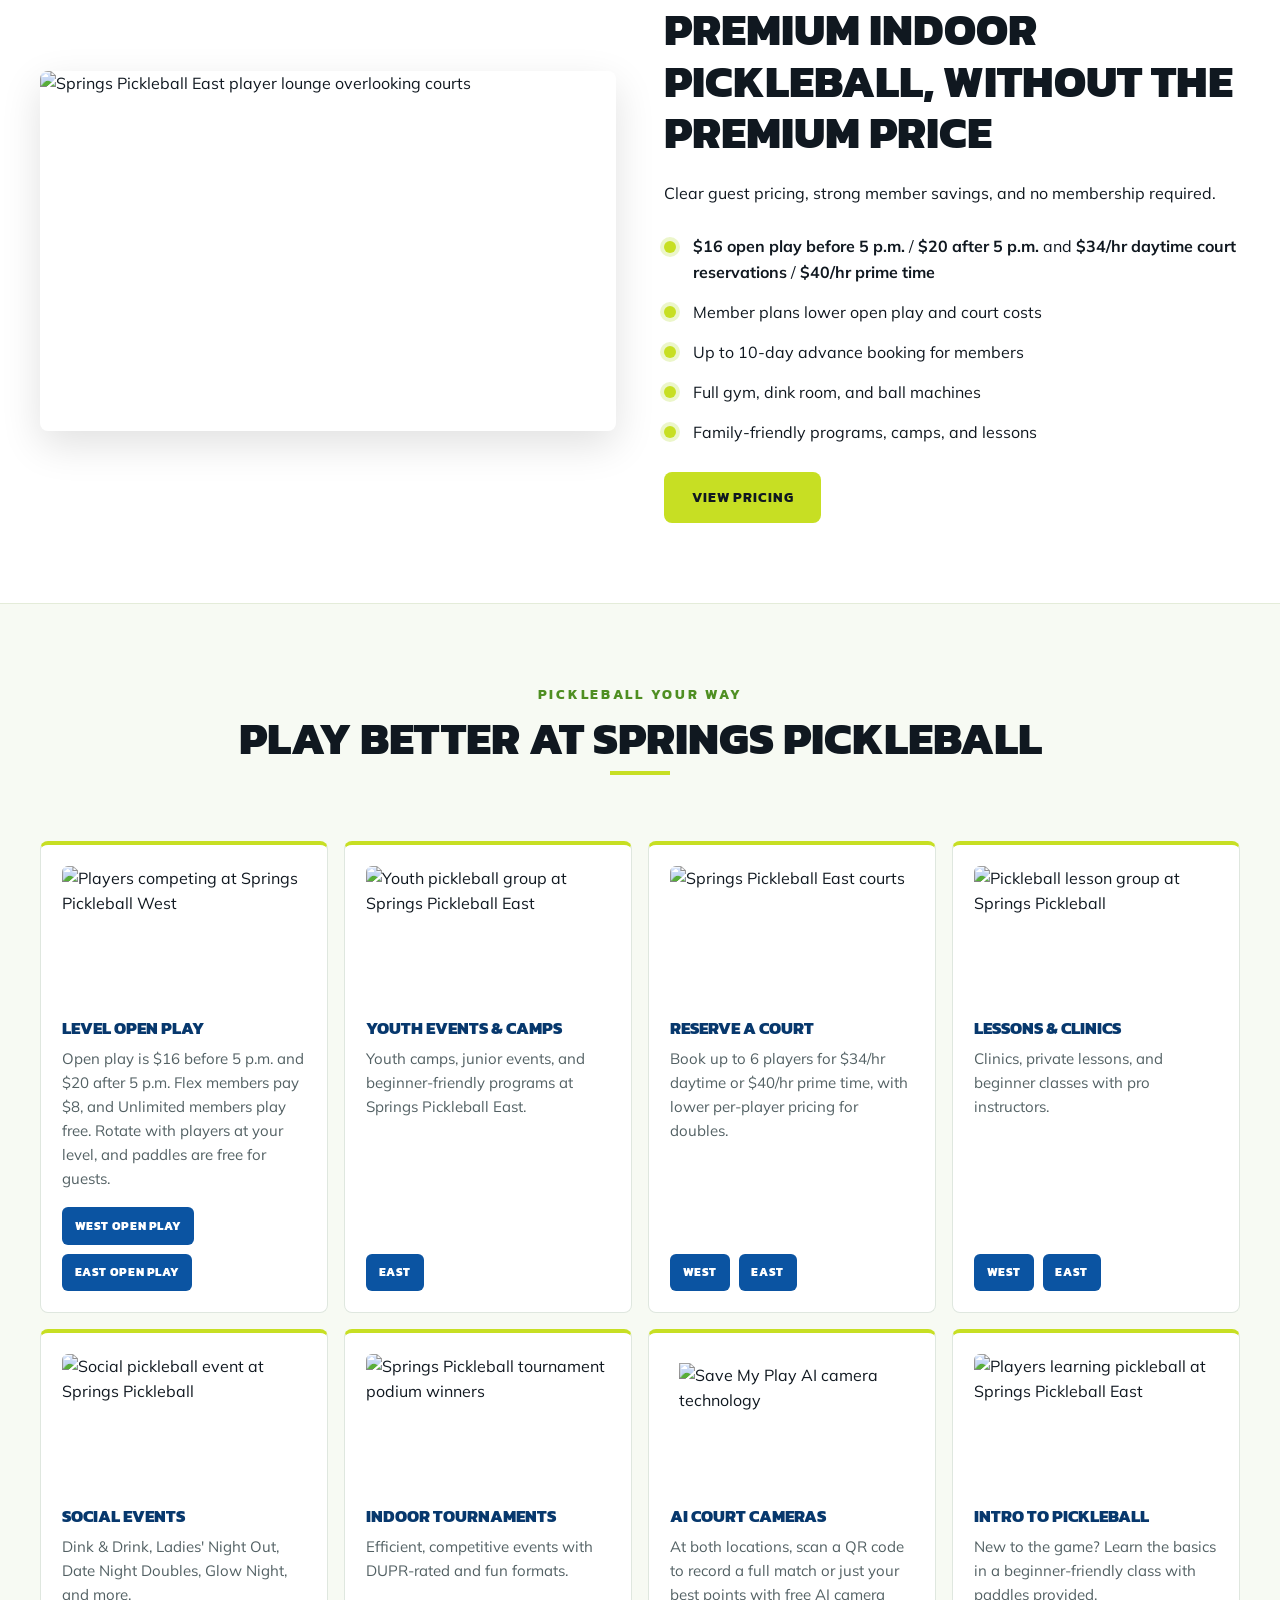
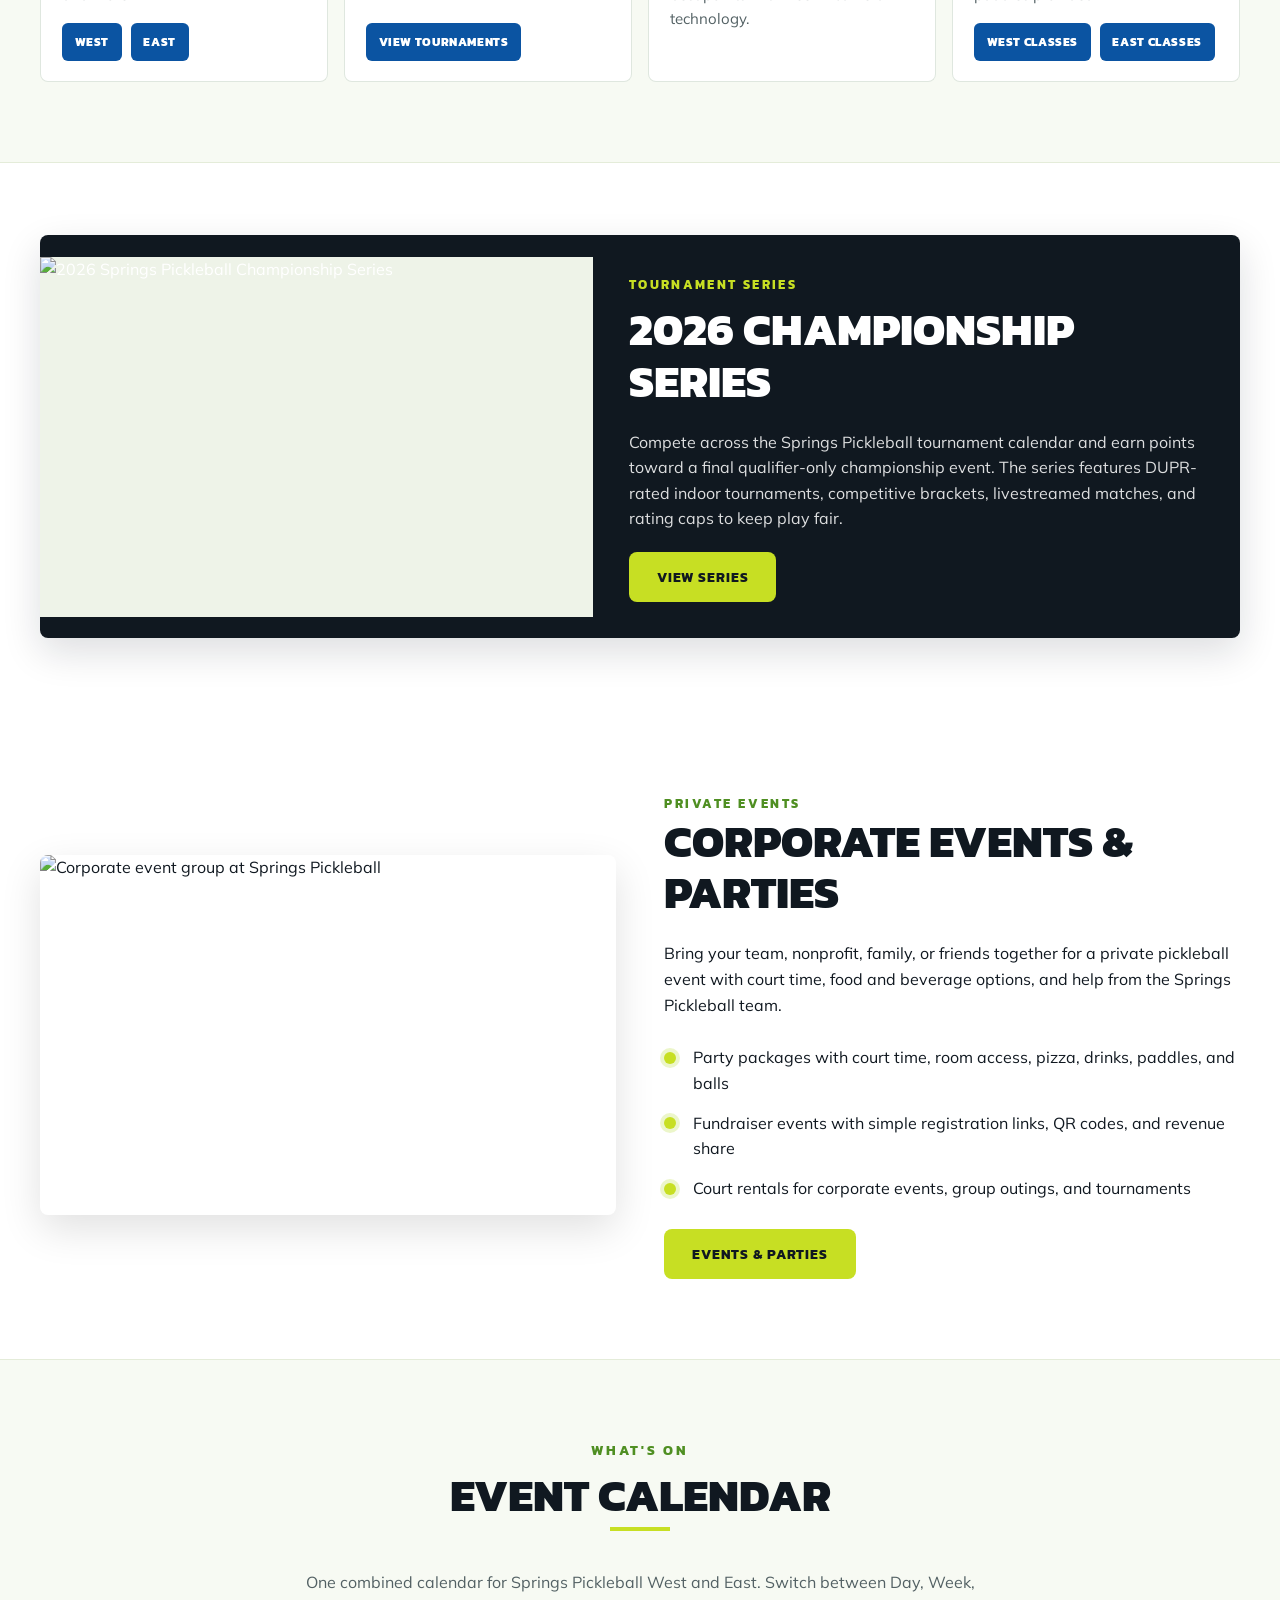
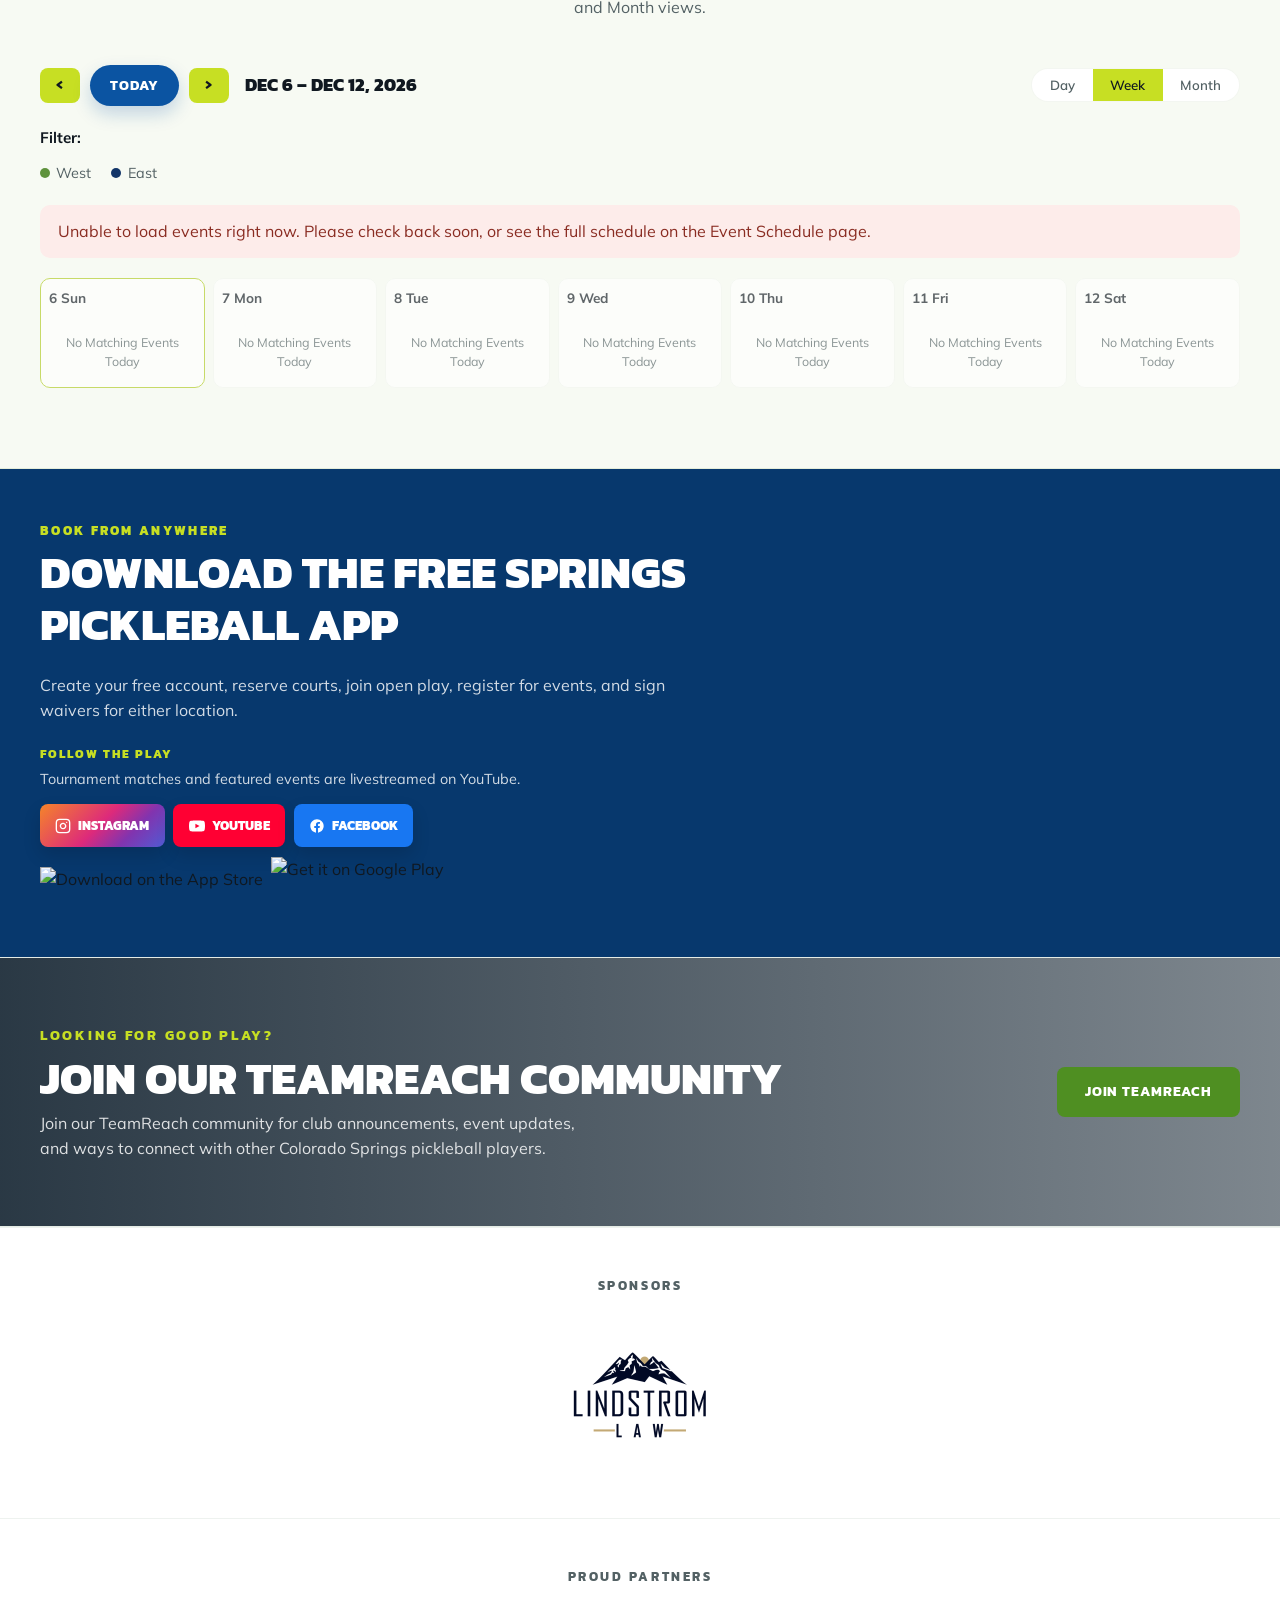
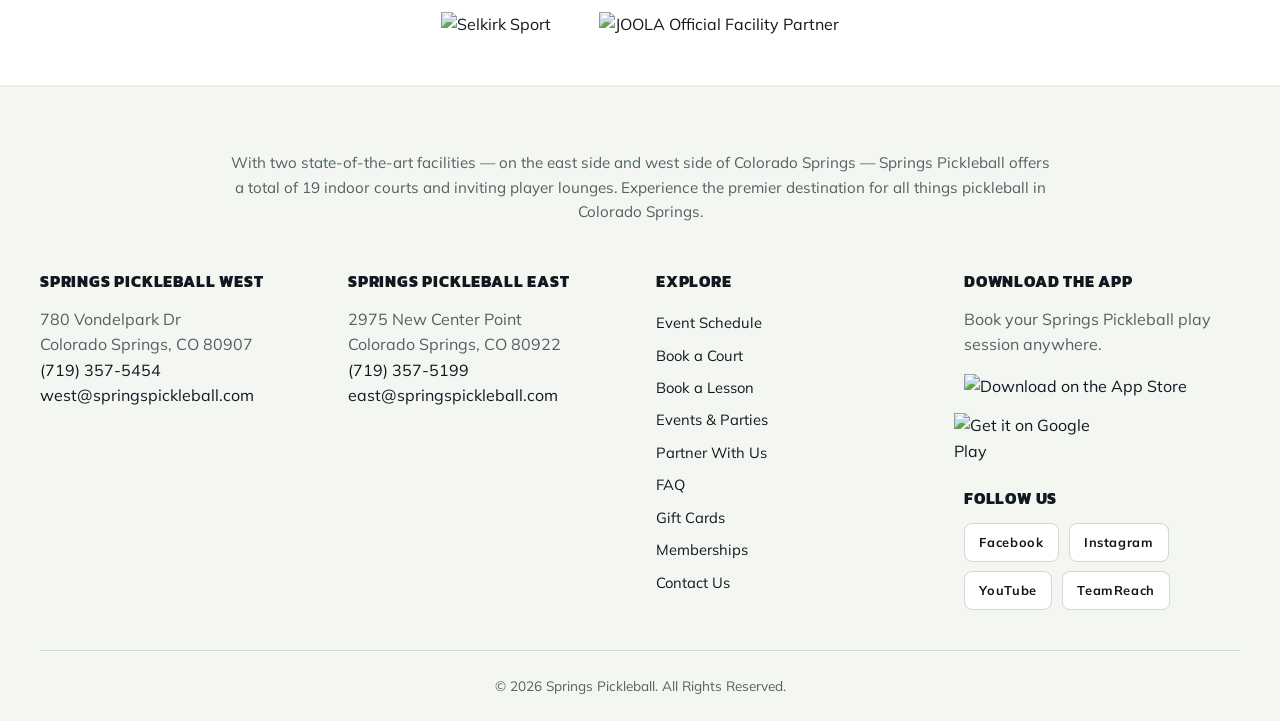
==== commit ee8fedf1: "fix membership pricing" ====
--- a/index.html
+++ b/index.html
@@ -192,23 +192,23 @@
 <section class="home-highlights" aria-label="Featured events">
   <div class="container">
     <article class="highlight-card" data-hide-after="2027-02-28">
-      <a href="https://springspickleballtournaments.com" class="highlight-media" target="_blank" rel="noopener" tabindex="-1" aria-hidden="true">
+      <a href="https://pickleballtournaments.com/tournaments/faa754ab-3dd0-407d-9d43-e8e311c24420" class="highlight-media" target="_blank" rel="noopener" tabindex="-1" aria-hidden="true">
         <img src="images/winter-classic-with-Date.png" alt="" width="1672" height="941" fetchpriority="high" decoding="async">
       </a>
       <div class="highlight-body">
         <span class="highlight-kicker">Feb 26-28, 2027 · Springs Pickleball East</span>
         <h2>Winter Classic Tournament</h2>
-        <a href="https://springspickleballtournaments.com" class="btn" target="_blank" rel="noopener">Register</a>
+        <a href="https://pickleballtournaments.com/tournaments/faa754ab-3dd0-407d-9d43-e8e311c24420" class="btn" target="_blank" rel="noopener">Register</a>
       </div>
     </article>
     <article class="highlight-card">
-      <a href="leagues.html" class="highlight-media" tabindex="-1" aria-hidden="true">
+      <a href="https://pcolpickleball.com/" class="highlight-media" target="_blank" rel="noopener" tabindex="-1" aria-hidden="true">
         <img src="images/pcol_header.png" alt="" width="1920" height="1080" decoding="async">
       </a>
       <div class="highlight-body">
         <span class="highlight-kicker">Team League · West &amp; East</span>
         <h2>PCOL League Play</h2>
-        <a href="leagues.html" class="btn">View Leagues</a>
+        <a href="https://pcolpickleball.com/" class="btn" target="_blank" rel="noopener">Visit PCOL</a>
       </div>
     </article>
   </div>
--- a/styles.css
+++ b/styles.css
@@ -416,15 +416,15 @@
 
 /* ===== Home highlights ===== */
 .home-highlights {
-  padding: 1.25rem 0;
+  padding: 1rem 0;
   background: var(--accent-dark);
   border-bottom: 4px solid var(--main);
 }
 .home-highlights .container {
   display: grid;
-  grid-template-columns: repeat(auto-fit, minmax(300px, 1fr));
-  gap: 1.25rem;
-  max-width: 1320px;
+  grid-template-columns: repeat(auto-fit, minmax(280px, 1fr));
+  gap: 1rem;
+  max-width: 980px;
 }
 .highlight-card {
   display: flex;
@@ -451,21 +451,25 @@
   flex-wrap: wrap;
   align-items: center;
   justify-content: space-between;
-  gap: 0.35rem 1rem;
-  padding: 1rem 1.25rem;
+  gap: 0.25rem 0.75rem;
+  padding: 0.75rem 1rem;
 }
 .highlight-kicker {
   flex-basis: 100%;
   color: var(--accent);
   font-family: var(--font-head);
-  font-size: 0.8rem;
+  font-size: 0.72rem;
   font-weight: 700;
   letter-spacing: 0.06em;
   text-transform: uppercase;
 }
 .highlight-body h2 {
   margin: 0;
-  font-size: 1.4rem;
+  font-size: 1.15rem;
+}
+.highlight-body .btn {
+  padding: 0.6rem 1rem;
+  font-size: 0.8rem;
 }
 @media (max-width: 760px) {
   .home-highlights .container {
@@ -2242,6 +2246,7 @@
 }
 .coach-spotlight-media {
   position: relative;
+  width: 100%;
   max-width: 420px;
   justify-self: center;
 }
@@ -2252,13 +2257,62 @@
   background: var(--main);
   border-radius: 10px;
 }
-.coach-spotlight-media img {
+.coach-spotlight-slides {
   position: relative;
-  display: block;
-  width: 100%;
-  height: auto;
+  aspect-ratio: 4 / 5;
+  overflow: hidden;
+  background: var(--black);
   border-radius: 10px;
   box-shadow: 0 24px 50px rgba(0,0,0,0.45);
+}
+.coach-spotlight-slides img {
+  position: absolute;
+  inset: 0;
+  width: 100%;
+  height: 100%;
+  object-fit: cover;
+  opacity: 0;
+  transform: scale(1.04);
+  transition: opacity 0.9s ease, transform 6s ease-out;
+}
+.coach-spotlight-slides img.is-active {
+  opacity: 1;
+  transform: scale(1);
+}
+.coach-spotlight-dots {
+  position: absolute;
+  right: 0.9rem;
+  bottom: 0.9rem;
+  z-index: 1;
+  display: flex;
+  gap: 0.4rem;
+  padding: 0.4rem 0.5rem;
+  background: rgba(7,24,38,0.55);
+  border-radius: 999px;
+}
+.coach-spotlight-dots button {
+  width: 9px;
+  height: 9px;
+  padding: 0;
+  background: rgba(255,255,255,0.5);
+  border: 0;
+  border-radius: 999px;
+  cursor: pointer;
+  transition: width 0.3s ease, background-color 0.3s ease;
+}
+.coach-spotlight-dots button[aria-pressed="true"] {
+  width: 22px;
+  background: var(--main);
+}
+.coach-spotlight-dots button:focus-visible {
+  outline: 2px solid var(--white);
+  outline-offset: 2px;
+}
+@media (prefers-reduced-motion: reduce) {
+  .coach-spotlight-slides img {
+    transform: none;
+    transition: opacity 0.3s ease;
+  }
 }
 .coach-spotlight-badge {
   position: absolute;
@@ -3342,3 +3396,108 @@
   .cal-month-chip, .cal-month-more { display: none; }
   .cal-month-daynum { text-align: center; }
 }
+
+/* ===== Flex League standings (leagues.html #flex-standings + flex-standings.js) ===== */
+.fs-block .section-head { margin-bottom: 2rem; }
+.fs-block .fs-table-wrap, .fs-block .fs-point, .fs-block .fs-numbers, .fs-block .fs-chip:not(.active) { background-color: var(--white); }
+.fs { max-width: 920px; margin: 0 auto; }
+.fs .sr-only { position: absolute; width: 1px; height: 1px; overflow: hidden; clip: rect(0 0 0 0); white-space: nowrap; }
+.fs-picker { display: flex; flex-direction: column; gap: 0.85rem; margin-bottom: 1.75rem; }
+.fs-venues { display: inline-flex; align-self: flex-start; background: var(--gray); border: 1px solid #e4ebe5; border-radius: 999px; padding: 4px; }
+.fs-venues button {
+  border: 0; background: transparent; cursor: pointer; border-radius: 999px; padding: 0.5rem 1.4rem;
+  font-family: var(--font-head); font-weight: 700; font-size: 0.9rem; letter-spacing: 0.08em; text-transform: uppercase; color: var(--muted);
+}
+.fs-venues button.active { background: var(--court-blue); color: var(--white); }
+.fs-ladders { display: flex; flex-wrap: wrap; gap: 0.5rem; }
+.fs-chip {
+  border: 1px solid #d6e0e6; background: var(--white); cursor: pointer; border-radius: 999px; padding: 0.45rem 0.95rem;
+  font-family: var(--font-body); font-weight: 700; font-size: 0.88rem; color: var(--black); transition: background 0.15s ease, border-color 0.15s ease;
+}
+.fs-chip:hover { border-color: var(--main-dark); }
+.fs-chip.active { background: var(--main); border-color: var(--main-dark); }
+.fs-status { padding: 2rem 0; color: var(--muted); text-align: center; }
+.fs-status a { color: var(--accent); text-decoration: underline; }
+.fs-kicker { display: block; font-family: var(--font-head); font-weight: 700; font-size: 0.72rem; letter-spacing: 0.16em; text-transform: uppercase; color: var(--accent); margin-bottom: 0.4rem; }
+.fs-section { margin-top: 2.25rem; }
+
+.fs-summary { display: flex; flex-wrap: wrap; justify-content: space-between; align-items: flex-end; gap: 1.25rem; padding-bottom: 1.5rem; border-bottom: 4px solid var(--main); }
+.fs-summary h2 { margin: 0.35rem 0 0.25rem; color: var(--court-blue); font-size: clamp(1.7rem, 4vw, 2.4rem); }
+.fs-venue-tag { font-family: var(--font-head); font-weight: 700; font-size: 0.75rem; letter-spacing: 0.16em; text-transform: uppercase; color: var(--muted); }
+.fs-meta { margin: 0; color: var(--muted); font-size: 0.95rem; }
+.fs-next { display: flex; align-items: center; gap: 1rem; flex-wrap: wrap; background: #f6f9ee; border: 1px solid #e3ecc7; border-radius: 12px; padding: 0.9rem 1rem 0.9rem 1.1rem; }
+.fs-next > div { display: flex; flex-direction: column; }
+.fs-next .fs-kicker { margin-bottom: 0.15rem; }
+.fs-next strong { color: var(--court-blue); font-size: 1rem; }
+.fs-next span:not(.fs-kicker) { color: var(--muted); font-size: 0.85rem; }
+.fs-next .btn { padding: 0.7rem 1.2rem; font-size: 0.82rem; white-space: nowrap; }
+
+.fs-podium { display: grid; grid-template-columns: 1fr 1.12fr 1fr; gap: 0.6rem; align-items: end; border-bottom: 4px solid var(--main); }
+.fs-pod { display: flex; flex-direction: column; align-items: center; text-align: center; background: #eff5f9; border-radius: 12px 12px 0 0; padding: 1rem 0.5rem; color: var(--court-blue); min-width: 0; }
+.fs-pod-lead { background: var(--main); color: var(--black); padding: 1.4rem 0.5rem 1.2rem; }
+.fs-pod-tag { font-family: var(--font-head); font-weight: 700; font-size: 0.68rem; letter-spacing: 0.12em; text-transform: uppercase; }
+.fs-pod-num { font-family: var(--font-head); font-weight: 900; font-size: 2.1rem; line-height: 1.05; margin: 0.2rem 0 0.35rem; }
+.fs-pod-lead .fs-pod-num { font-size: 2.9rem; }
+.fs-pod-name { font-weight: 800; font-size: 1rem; line-height: 1.25; overflow-wrap: anywhere; }
+.fs-pod-line { font-size: 0.8rem; line-height: 1.45; }
+.fs-pod-lead .fs-pod-line:last-child { font-weight: 800; }
+
+.fs-points { display: grid; grid-template-columns: repeat(auto-fit, minmax(220px, 1fr)); gap: 0.7rem; }
+.fs-point { display: flex; flex-direction: column; gap: 0.2rem; border: 1px solid #dce5eb; border-radius: 12px; padding: 1rem 1.1rem; }
+.fs-point-label { font-family: var(--font-head); font-weight: 700; font-size: 0.68rem; letter-spacing: 0.12em; text-transform: uppercase; color: var(--accent); }
+.fs-point strong { color: var(--court-blue); font-size: 1.05rem; line-height: 1.3; }
+.fs-point span:last-child { color: var(--muted); font-size: 0.85rem; }
+
+.fs-table-head { display: flex; flex-wrap: wrap; justify-content: space-between; align-items: flex-end; gap: 0.75rem; margin-bottom: 0.85rem; }
+.fs-table-head h3 { margin: 0; color: var(--court-blue); font-size: 1.5rem; }
+.fs-search input {
+  width: 220px; max-width: 100%; padding: 0.6rem 0.9rem; border: 1px solid #cfdae1; border-radius: 8px;
+  font: inherit; font-size: 16px; color: var(--black); background: var(--white);
+}
+.fs-search input:focus { outline: 2px solid var(--main); border-color: var(--main-dark); }
+.fs-table-wrap { border: 1px solid #e4ebf0; border-radius: 12px; overflow: hidden; }
+.fs-table { width: 100%; border-collapse: collapse; font-size: 0.95rem; }
+.fs-table th { background: var(--court-blue); color: var(--white); font-family: var(--font-head); font-weight: 700; font-size: 0.75rem; letter-spacing: 0.08em; text-transform: uppercase; text-align: left; padding: 0.7rem 0.6rem; }
+.fs-table td { padding: 0.65rem 0.6rem; border-top: 1px solid #e4ebf0; color: var(--black); }
+.fs-table tbody tr:nth-child(even) { background: #f7f9fb; }
+.fs-table tbody tr.fs-top { background: #f3f8e6; }
+.fs-table tbody tr.fs-top td { font-weight: 800; }
+.fs-table .fs-rank { width: 4.2rem; text-align: center; font-weight: 800; }
+.fs-table .fs-c { text-align: center; }
+.fs-table .fs-r { text-align: right; padding-right: 1rem; }
+.fs-table td.fs-c:not(.fs-strong) { color: var(--muted); }
+.fs-table .fs-strong { font-weight: 700; }
+.fs-table .fs-name { font-weight: 700; }
+.fs-move { font-size: 0.75rem; font-weight: 800; margin-left: 0.2rem; white-space: nowrap; }
+.fs-up { color: #3e8e1f; }
+.fs-down { color: #c0392b; }
+.fs-flat { color: #8a9aa8; }
+.fs-fire { font-size: 0.78rem; white-space: nowrap; }
+.fs-none { text-align: center; color: var(--muted); padding: 1.5rem !important; }
+.fs-note { margin: 0.7rem 0 0; font-size: 0.8rem; color: var(--muted); }
+
+.fs-numbers { display: grid; grid-template-columns: repeat(4, 1fr); background: #f5f8fa; border-radius: 12px; }
+.fs-numbers div { display: flex; flex-direction: column; align-items: center; padding: 1rem 0.4rem; text-align: center; }
+.fs-numbers strong { font-family: var(--font-head); font-weight: 800; font-size: 1.6rem; color: var(--accent); line-height: 1.1; }
+.fs-numbers span { font-size: 0.72rem; letter-spacing: 0.06em; text-transform: uppercase; color: var(--muted); }
+.fs-foot { margin: 2rem 0 0; text-align: center; font-size: 0.85rem; color: var(--muted); }
+
+@media (max-width: 640px) {
+  .fs-ladders { flex-wrap: nowrap; overflow-x: auto; margin: 0 -1.25rem; padding: 0 1.25rem 0.25rem; scrollbar-width: none; }
+  .fs-ladders::-webkit-scrollbar { display: none; }
+  .fs-chip { flex: 0 0 auto; }
+  .fs-next { width: 100%; justify-content: space-between; }
+  .fs-podium { gap: 0.35rem; }
+  .fs-pod { padding: 0.8rem 0.25rem; }
+  .fs-pod-name { font-size: 0.85rem; }
+  .fs-pod-line { font-size: 0.72rem; }
+  .fs-pod-num { font-size: 1.7rem; }
+  .fs-pod-lead .fs-pod-num { font-size: 2.3rem; }
+  .fs-search, .fs-search input { width: 100%; }
+  .fs-table { font-size: 0.85rem; }
+  .fs-table th { font-size: 0.66rem; padding: 0.6rem 0.35rem; letter-spacing: 0.04em; }
+  .fs-table td { padding: 0.6rem 0.35rem; }
+  .fs-table .fs-rank { width: 2.8rem; }
+  .fs-table .fs-r { padding-right: 0.6rem; }
+  .fs-numbers { grid-template-columns: repeat(2, 1fr); }
+}
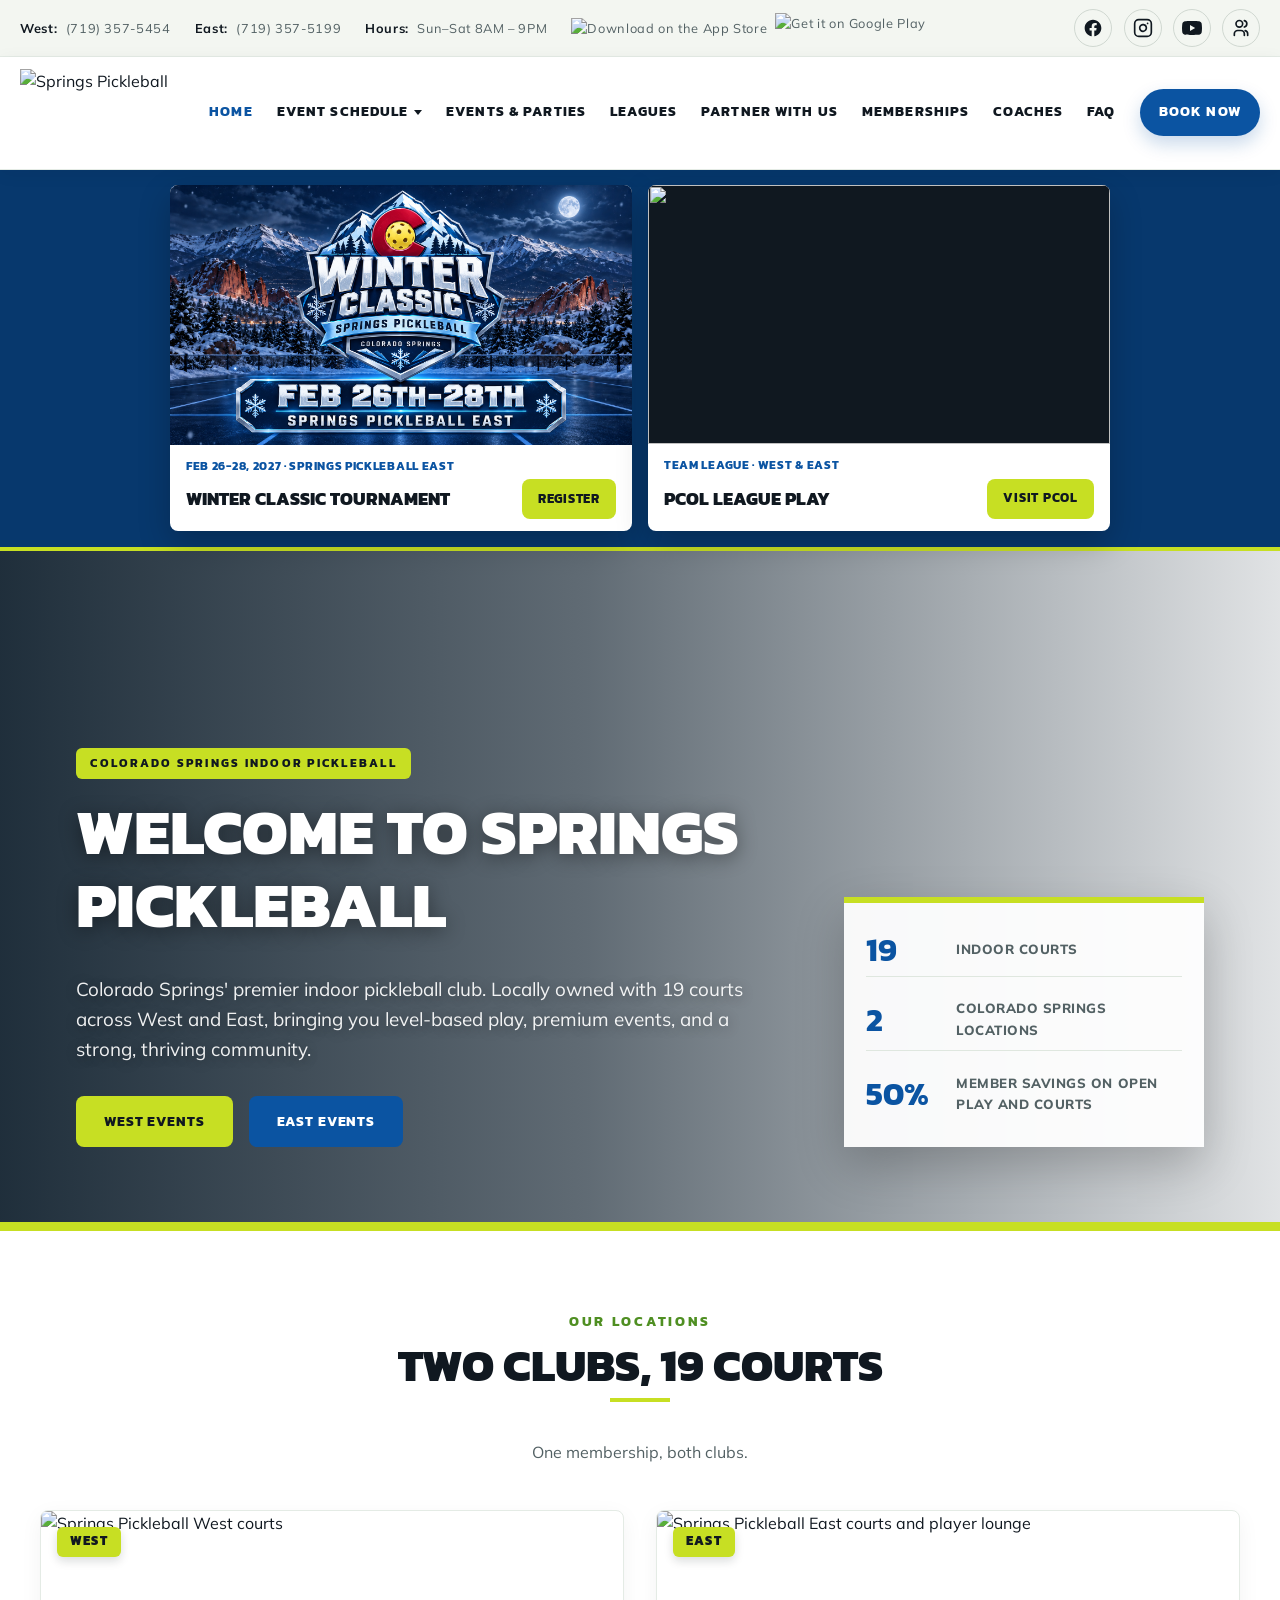
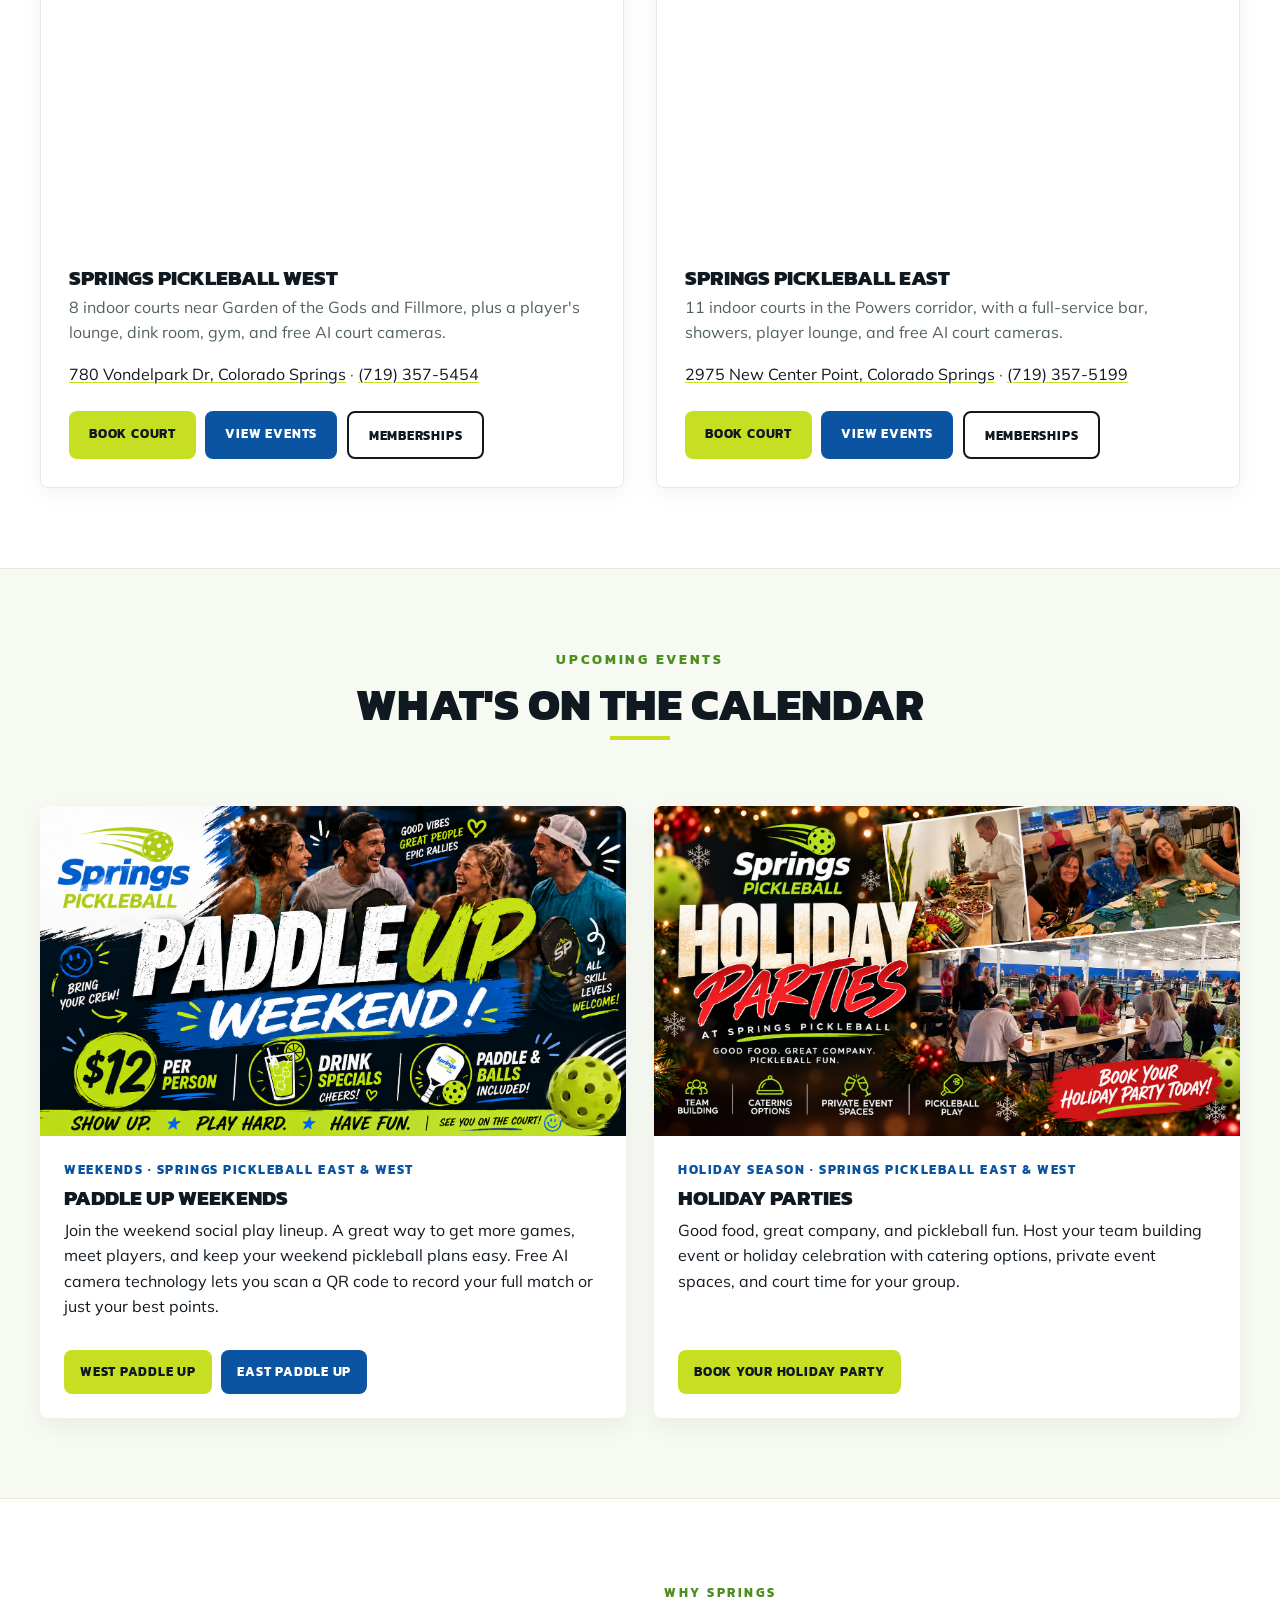
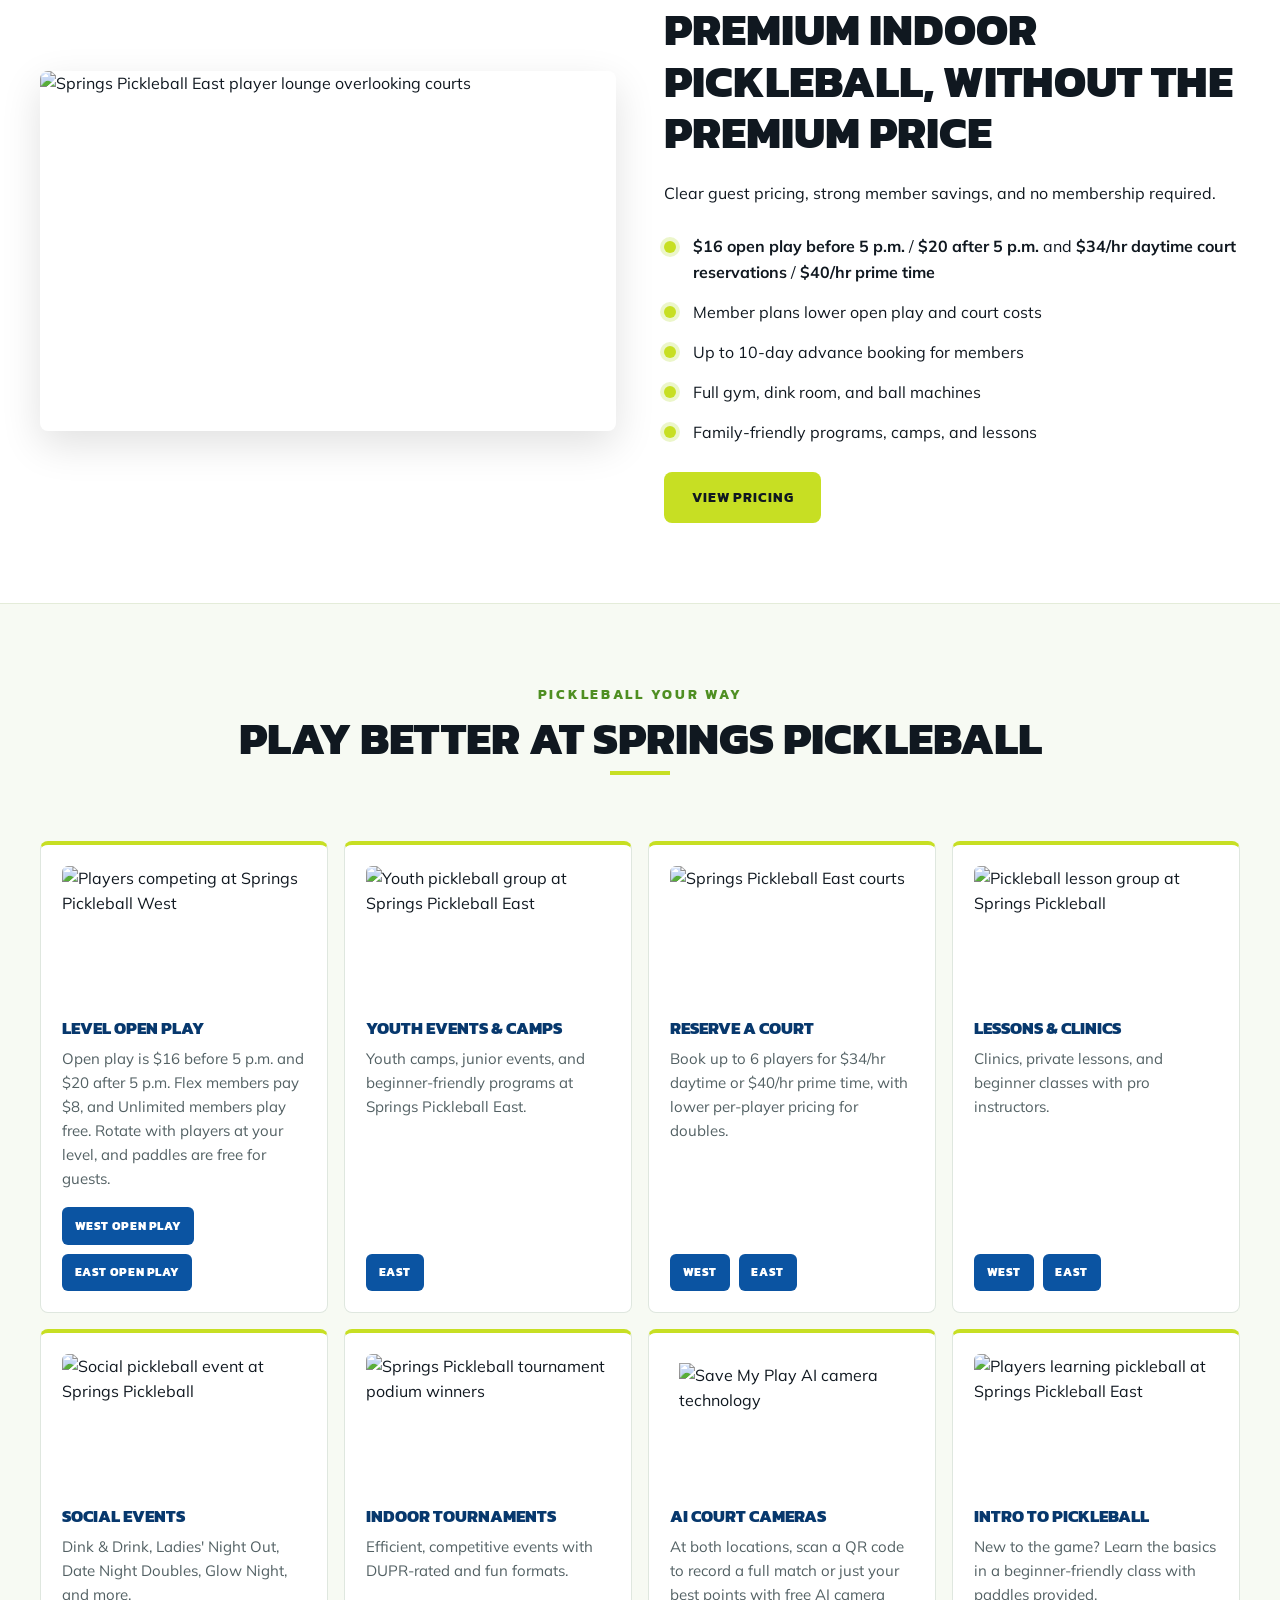
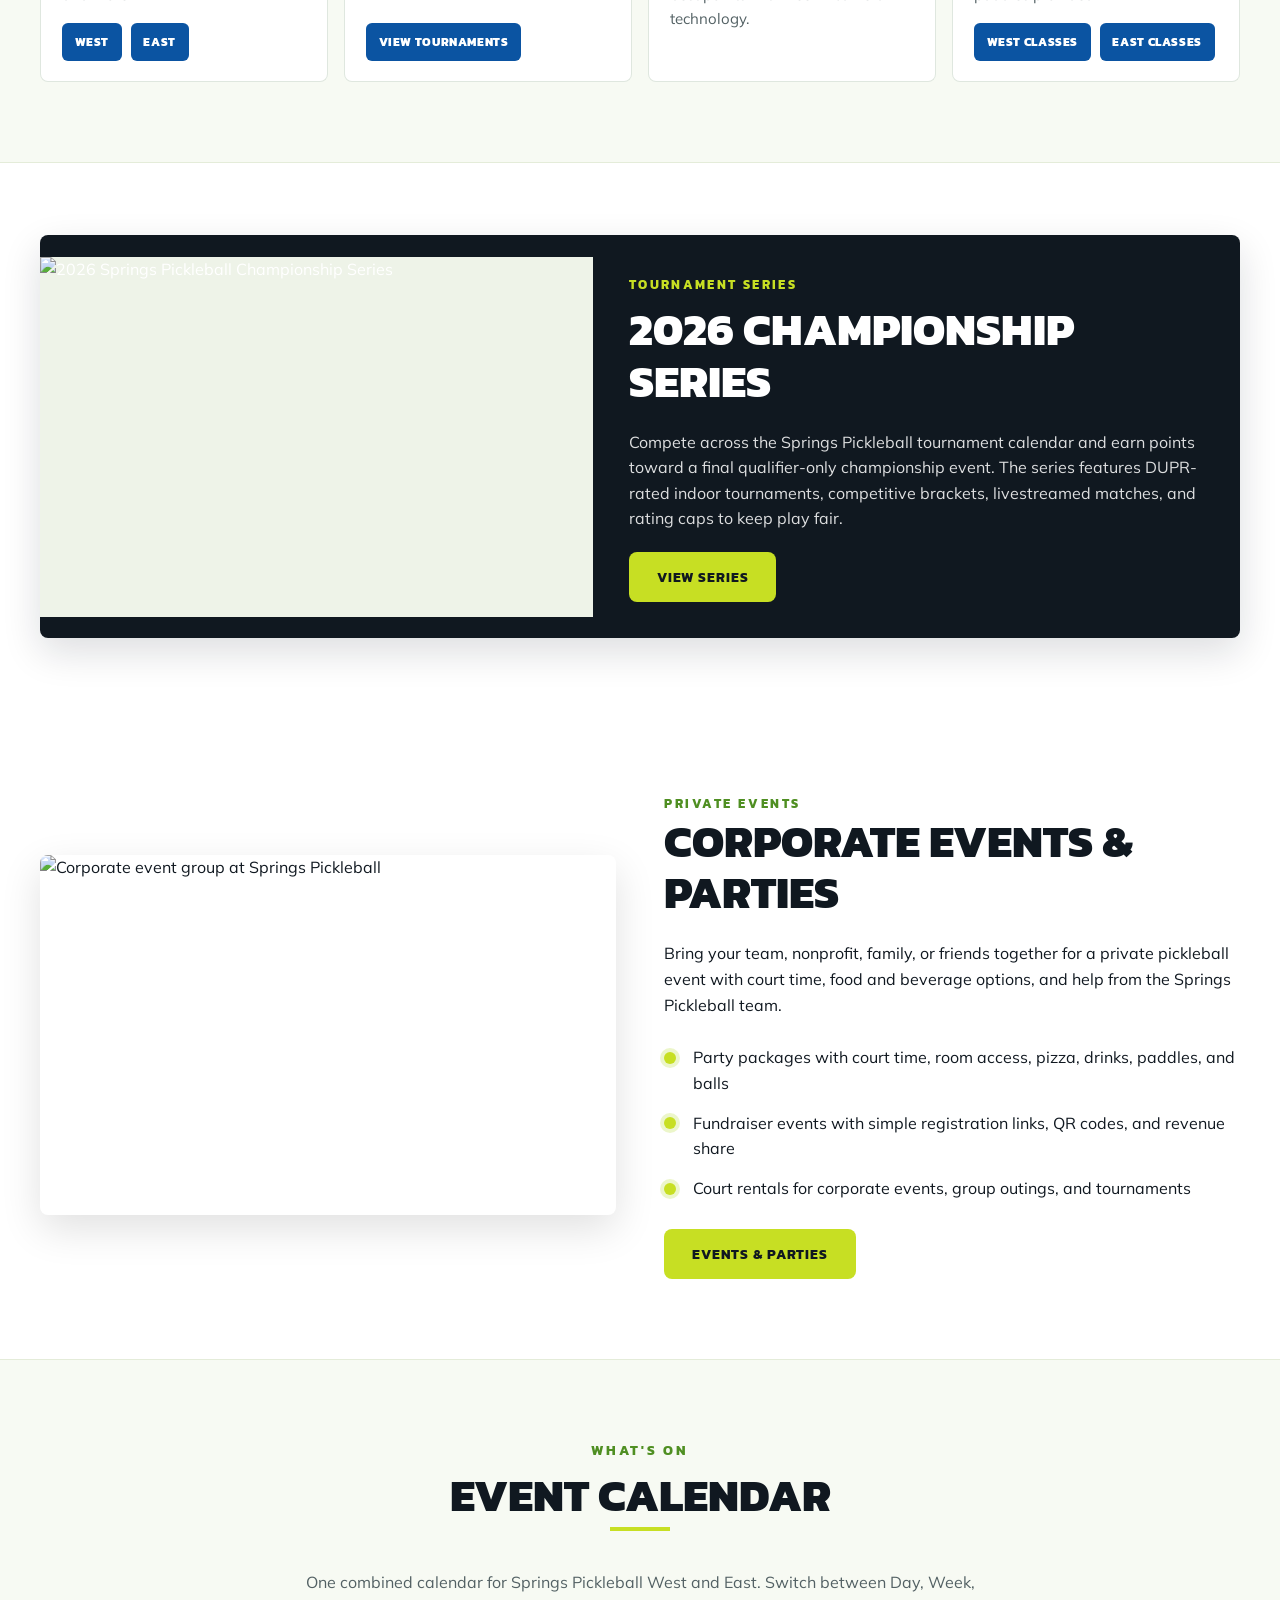
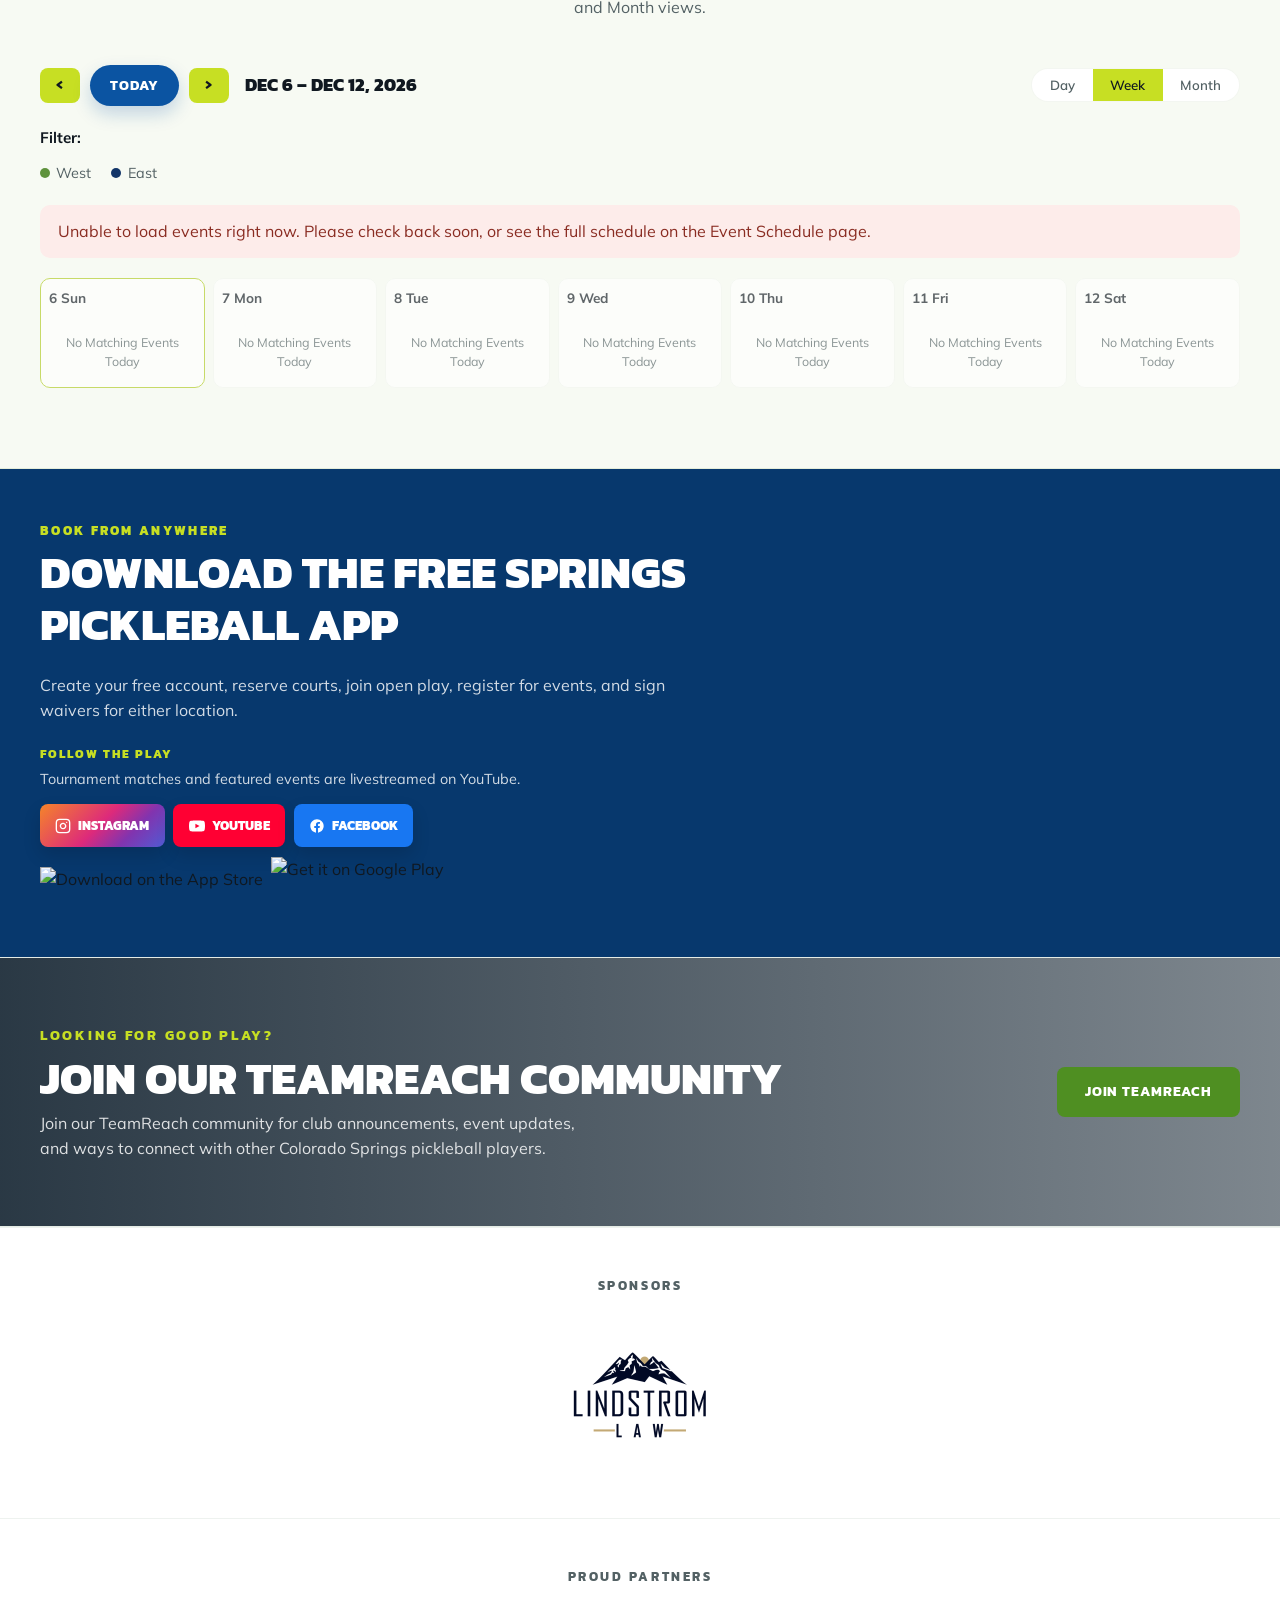
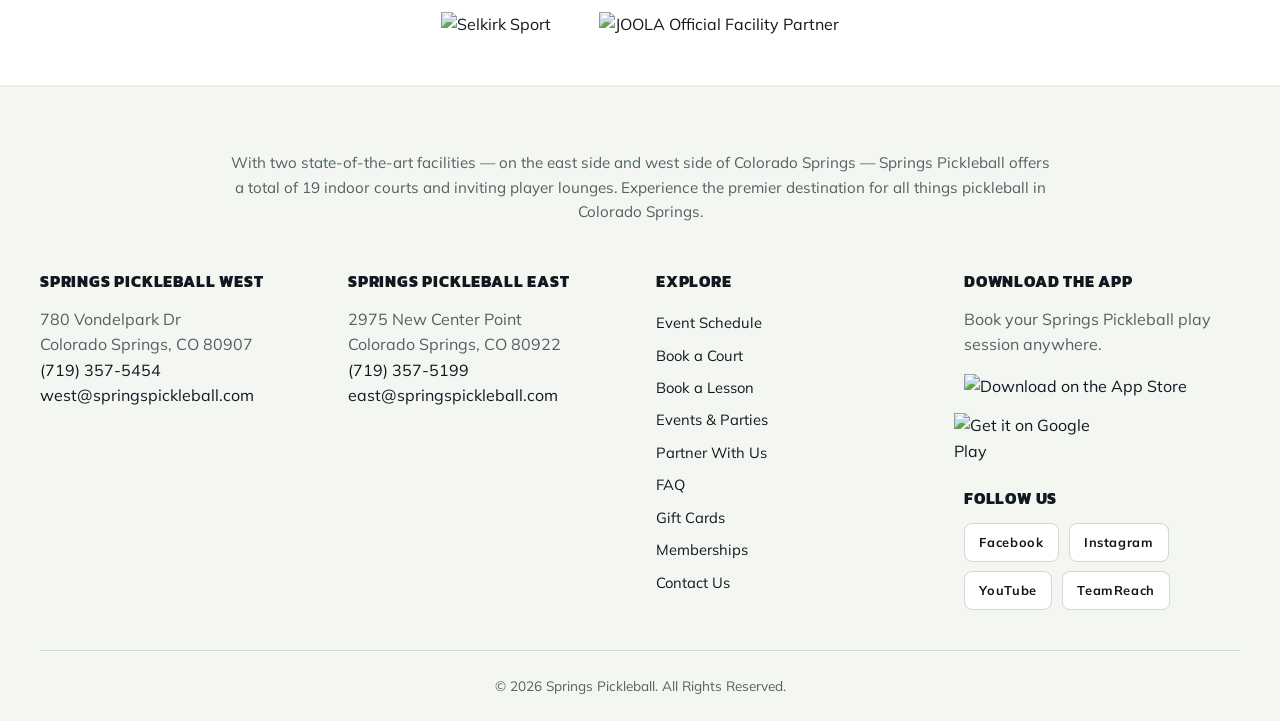
==== commit 381ee046: "Add Picklecorn Throwdown and Holiday Parties event cards Adds both flyers to the events grid on the " ====
--- a/index.html
+++ b/index.html
@@ -327,6 +327,28 @@
           </div>
         </div>
       </div>
+      <div class="event-card" data-event-end="2026-11-26">
+        <div class="event-photo event-graphic"><img src="images/event_picklecorn.png" alt="Thanksgiving Picklecorn Throwdown at Springs Pickleball East" loading="lazy" decoding="async"></div>
+        <div class="event-body">
+          <div class="date">Thanksgiving Morning · 9 AM–12 PM · Springs Pickleball East</div>
+          <h3>Thanksgiving Picklecorn Throwdown</h3>
+          <p>Grab your partner for a holiday mix of pickleball and cornhole. Teams are placed in pools by skill level and rotate through both games against the other teams in their pool, with dessert prizes for the top teams in each pool. Open to 3.5–4.5 rated players in any gender combo (M/M, M/F, F/F). $30 per person.</p>
+          <div class="event-actions">
+            <a href="https://app.courtreserve.com/Online/Events/Public/15687/2296063" class="btn" target="_blank" rel="noopener">Register in CourtReserve</a>
+          </div>
+        </div>
+      </div>
+      <div class="event-card" data-event-end="2026-12-31">
+        <div class="event-photo event-graphic"><img src="images/event_holiday_parties.png" alt="Holiday Parties at Springs Pickleball" loading="lazy" decoding="async"></div>
+        <div class="event-body">
+          <div class="date">Holiday Season · Springs Pickleball East &amp; West</div>
+          <h3>Holiday Parties</h3>
+          <p>Good food, great company, and pickleball fun. Host your team building event or holiday celebration with catering options, private event spaces, and court time for your group.</p>
+          <div class="event-actions">
+            <a href="events-parties.html" class="btn">Book Your Holiday Party</a>
+          </div>
+        </div>
+      </div>
     </div>
   </div>
 </section>
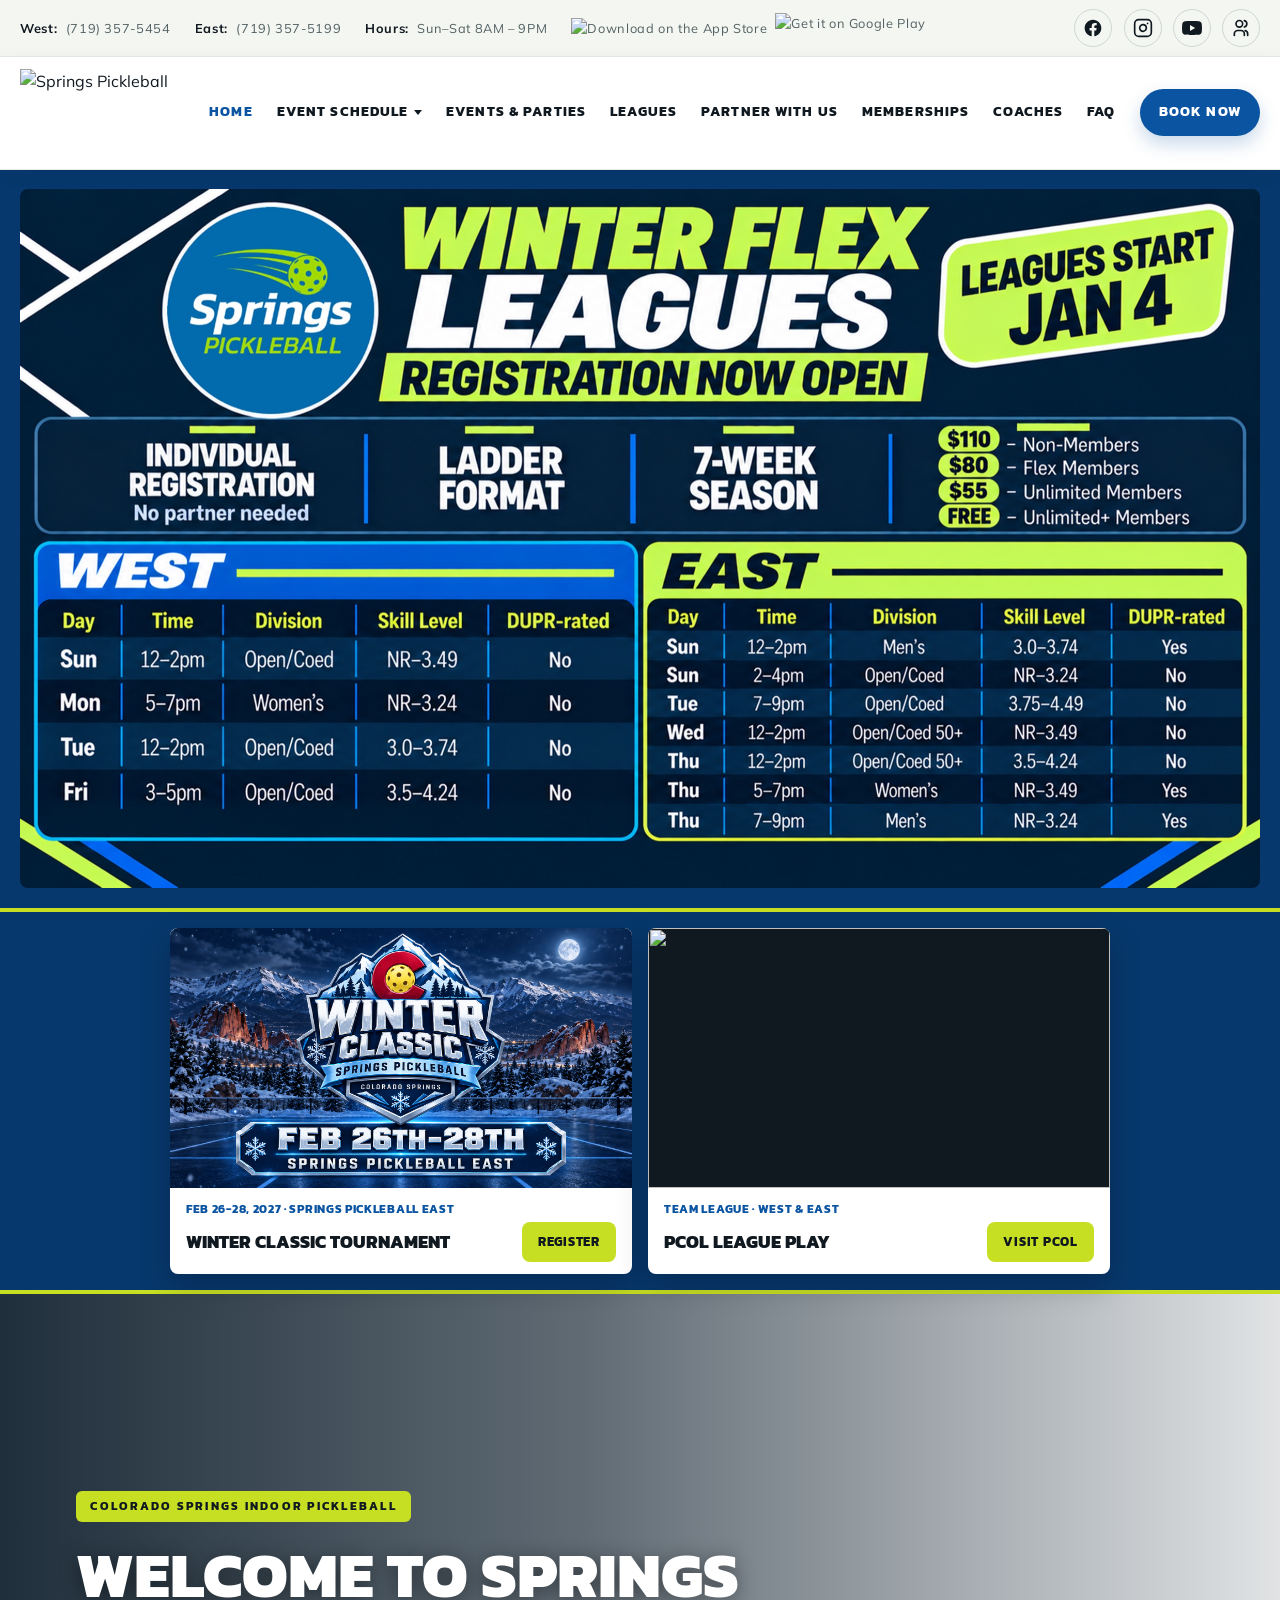
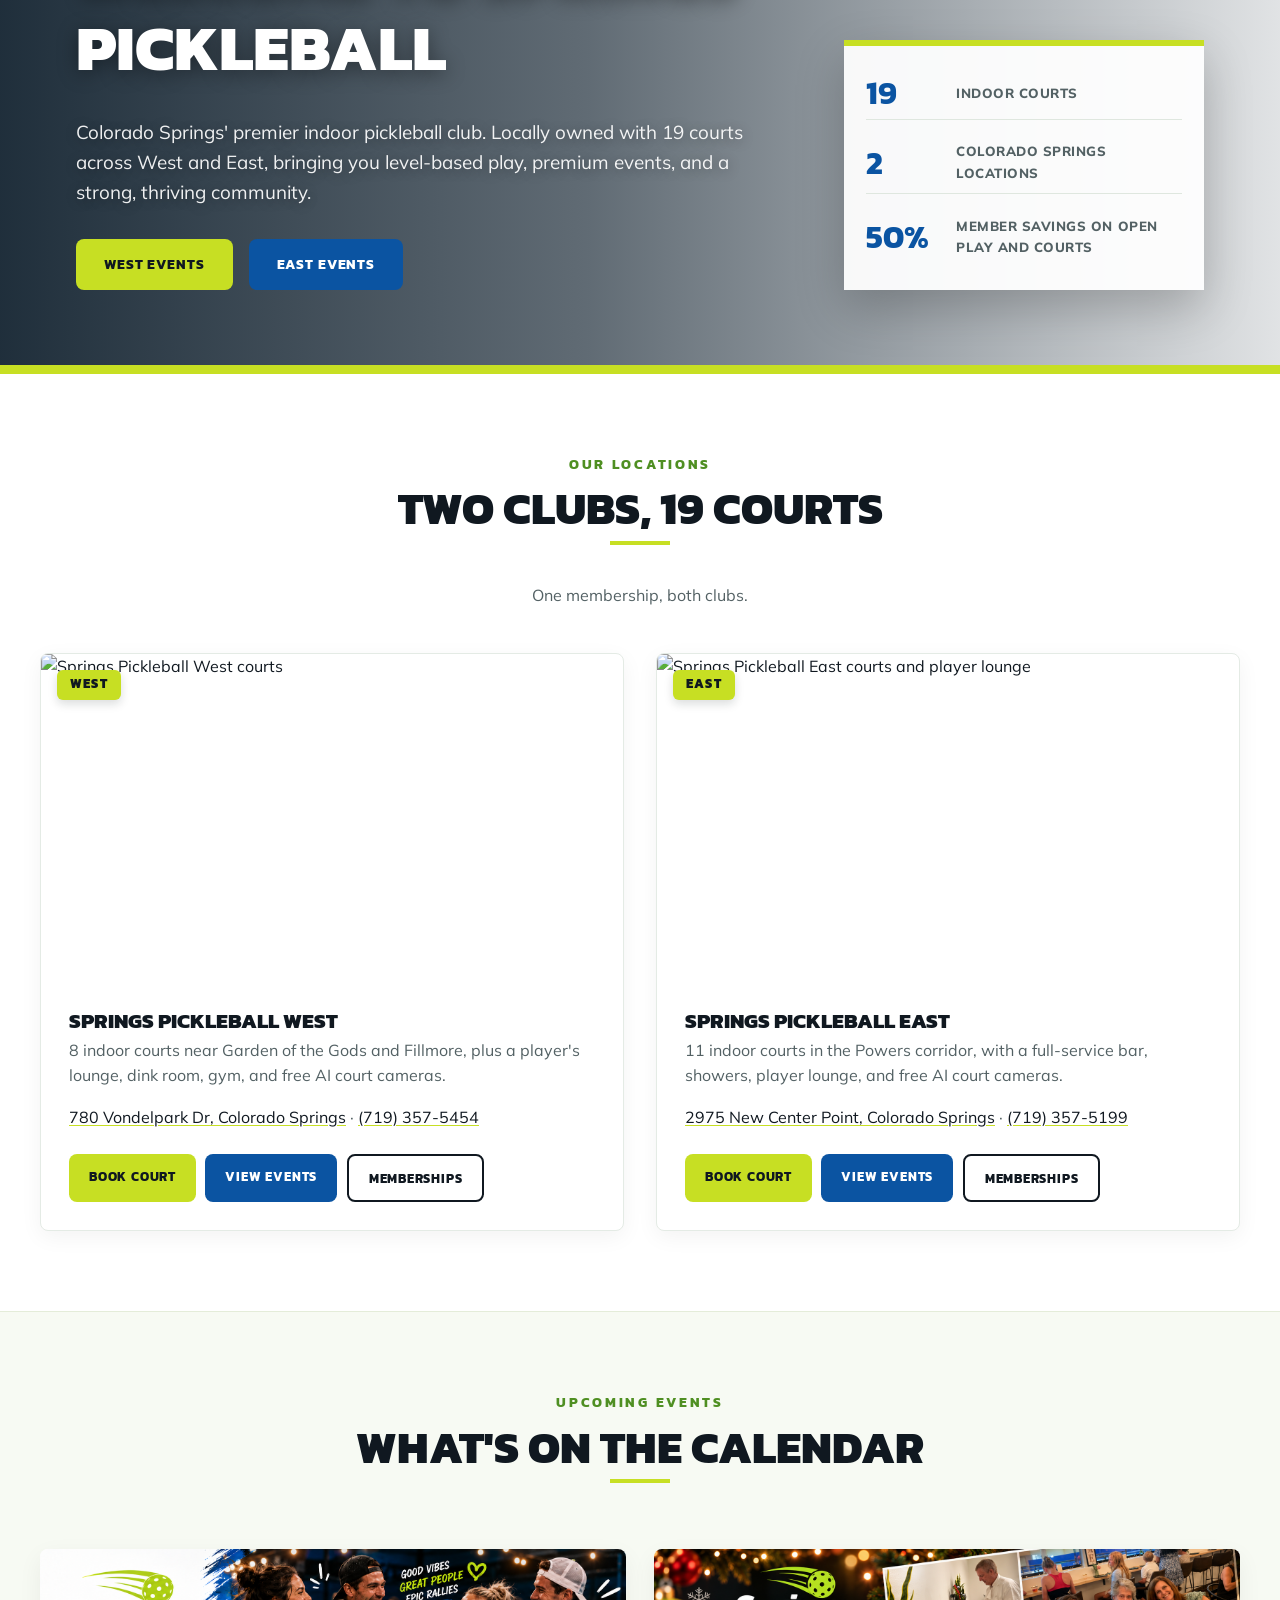
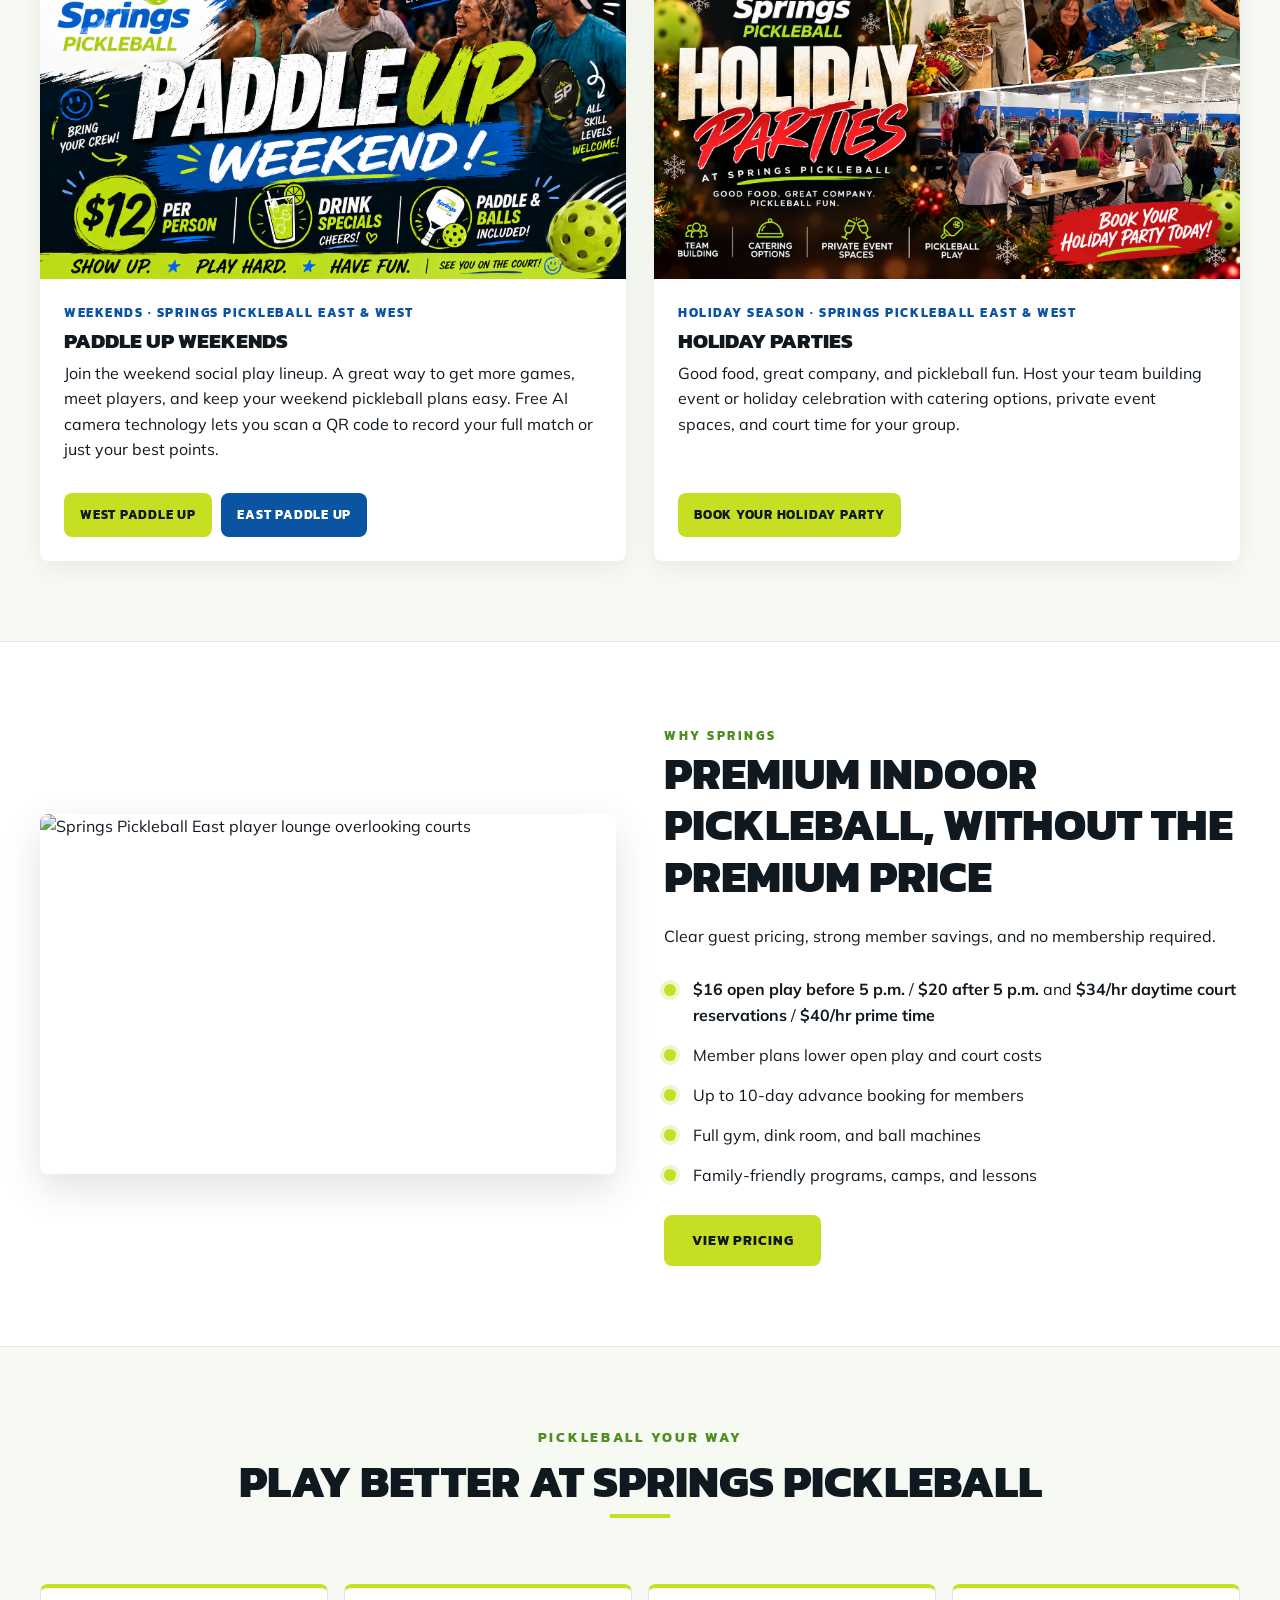
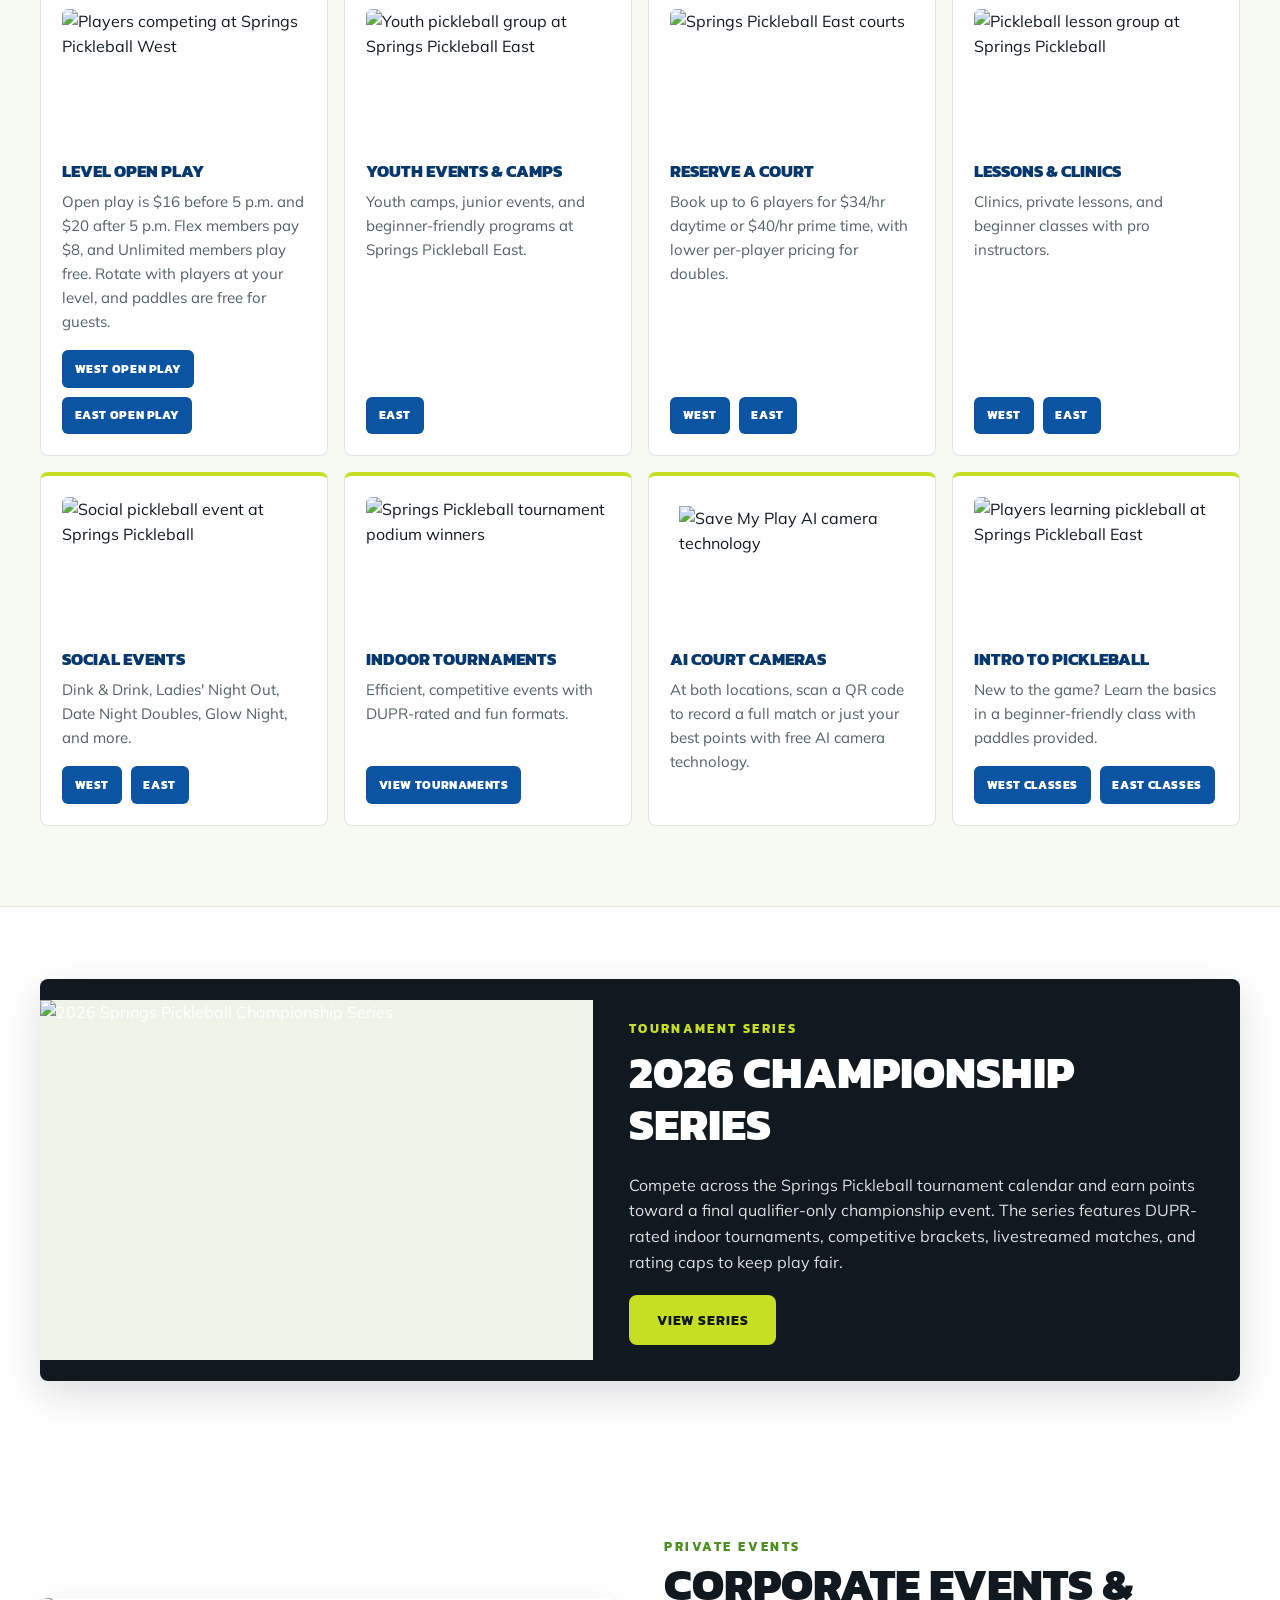
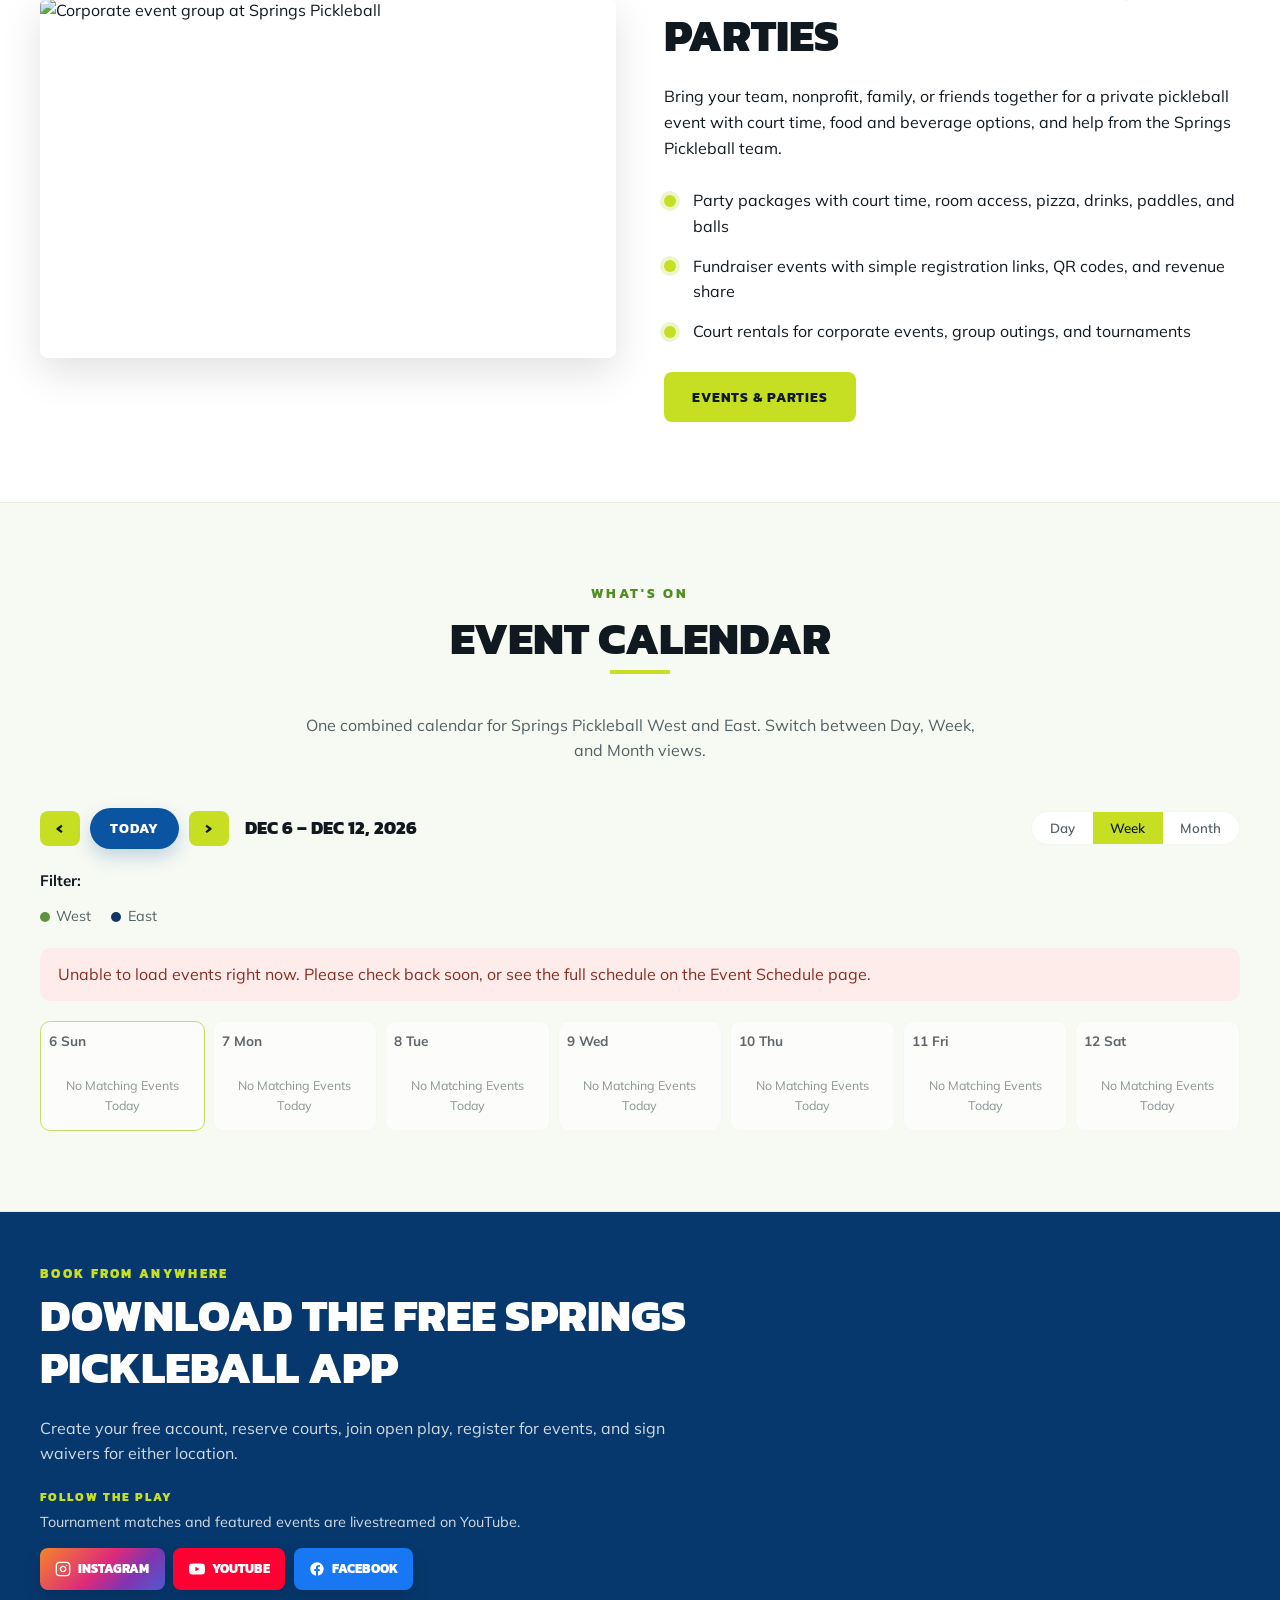
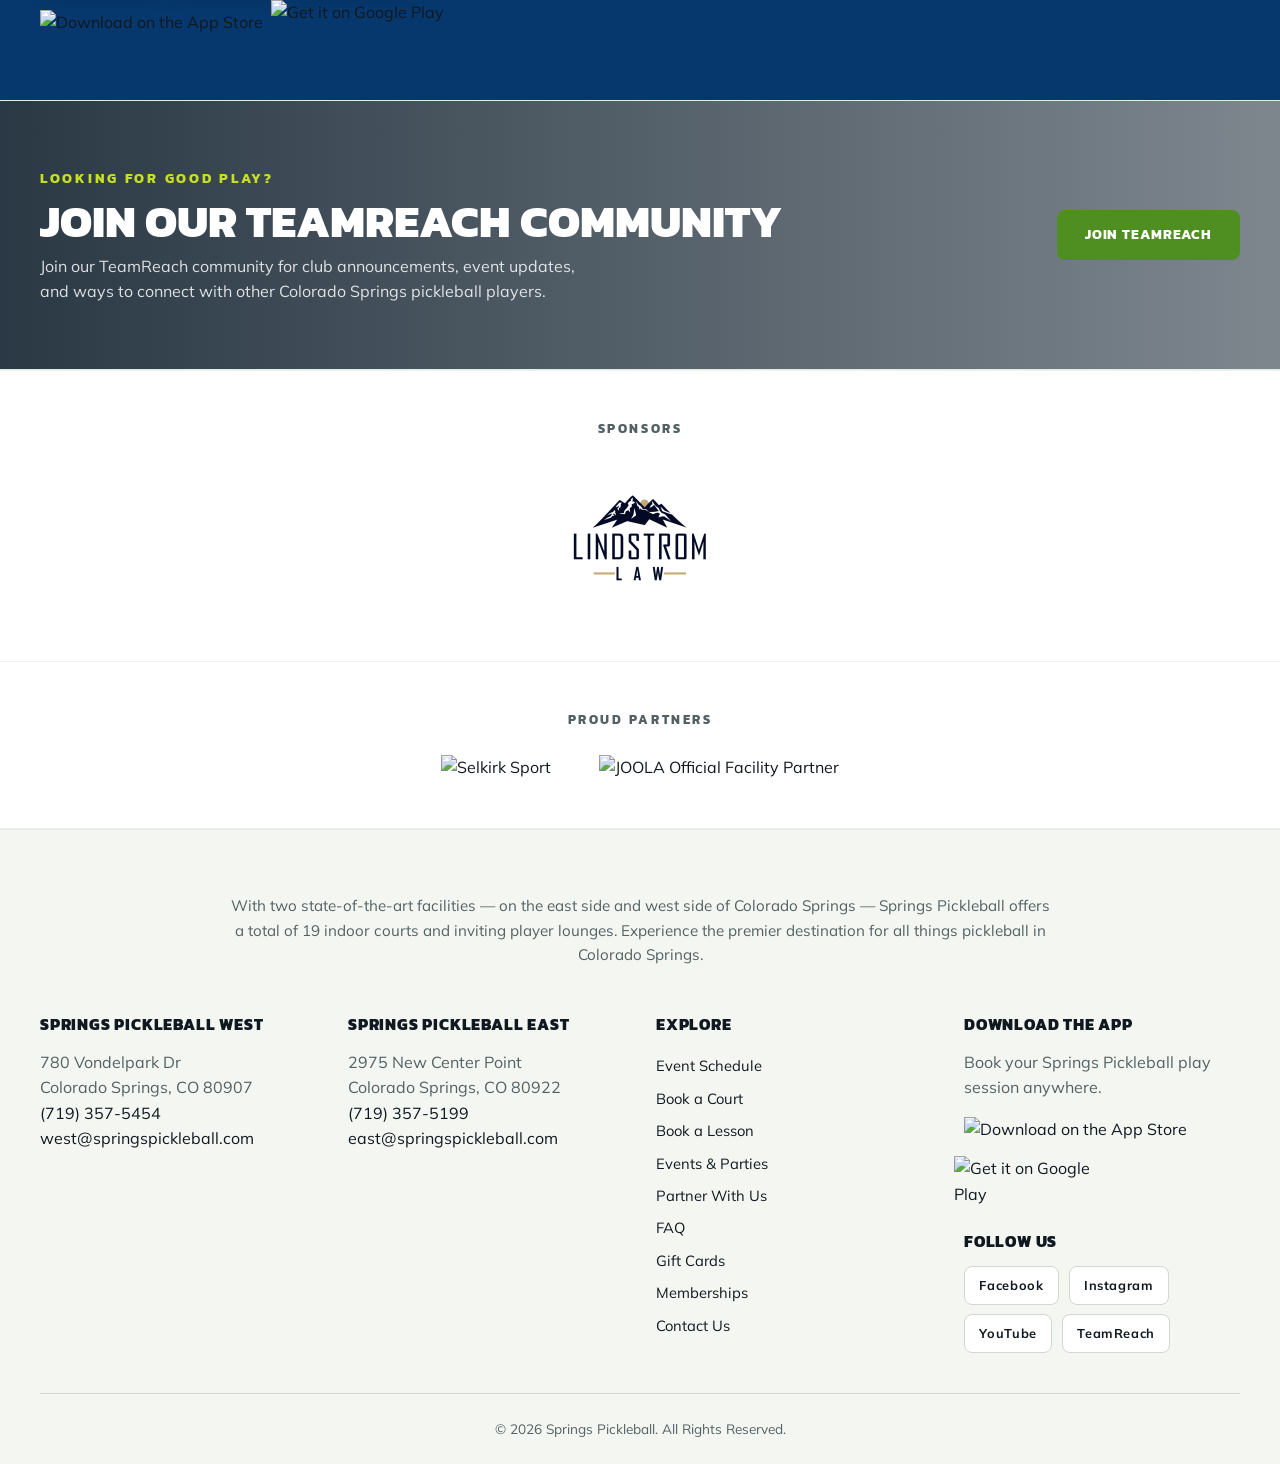
==== commit f6e8dbef: "Add Winter Flex league registration Restore the home banner and Leagues page division picker with th" ====
--- a/index.html
+++ b/index.html
@@ -189,6 +189,14 @@
   </div>
 </div>
 
+<section class="home-league-feature" aria-label="Winter Flex Leagues">
+  <div class="container">
+    <a href="leagues.html#flex-registration" aria-label="View Winter Flex Leagues">
+      <img src="images/winter_flex_leagues.jpg" alt="Winter Flex Leagues start January 4, and registration is now open. The 7-week ladder season has four divisions at West and seven at East, with individual registration and membership-based pricing." fetchpriority="high" decoding="async">
+    </a>
+  </div>
+</section>
+
 <section class="home-highlights" aria-label="Featured events">
   <div class="container">
     <article class="highlight-card" data-hide-after="2027-02-28">
--- a/styles.css
+++ b/styles.css
@@ -482,6 +482,25 @@
 }
 
 /* ===== Hero (image background) ===== */
+.home-league-feature {
+  padding: 1.25rem 0;
+  background: #07386d;
+  border-bottom: 4px solid var(--main);
+}
+.home-league-feature .container {
+  max-width: 1320px;
+}
+.home-league-feature a {
+  display: block;
+  overflow: hidden;
+  border-radius: 8px;
+}
+.home-league-feature img {
+  display: block;
+  width: 100%;
+  height: auto;
+}
+
 .hero {
   position: relative;
   color: var(--white);
@@ -995,6 +1014,136 @@
   width: 100%;
   height: auto;
 }
+.league-feature {
+  margin: 0 auto 2rem;
+  max-width: 1100px;
+  overflow: hidden;
+  border-radius: 8px;
+  box-shadow: 0 16px 38px rgba(16,24,26,0.12);
+}
+.league-feature img {
+  width: 100%;
+}
+.league-stats {
+  display: grid;
+  grid-template-columns: repeat(4, minmax(0, 1fr));
+  gap: 1rem;
+  margin-bottom: 3rem;
+}
+.league-stats div {
+  padding: 1.1rem;
+  background: var(--white);
+  border: 1px solid #e4ebe5;
+  border-radius: 8px;
+}
+.league-stats strong {
+  display: block;
+  color: var(--accent);
+  font-family: var(--font-head);
+  font-size: 2rem;
+  line-height: 1;
+}
+.league-stats span {
+  color: var(--muted);
+  font-weight: 700;
+}
+.league-picker {
+  display: grid;
+  grid-template-columns: minmax(220px, 0.85fr) minmax(300px, 1.15fr);
+  gap: 1rem;
+  align-items: end;
+  max-width: 980px;
+  margin: 0 auto;
+  padding: 1.4rem;
+  background: var(--white);
+  border: 1px solid #dfe8dc;
+  border-top: 5px solid var(--main);
+  border-radius: 8px;
+  box-shadow: 0 16px 36px rgba(16,24,26,0.08);
+}
+.league-picker-copy {
+  align-self: center;
+}
+.league-picker-copy h2 {
+  margin-bottom: 0.35rem;
+}
+.league-picker-copy p {
+  color: var(--muted);
+  margin: 0;
+}
+.league-picker-control label {
+  display: block;
+  margin-bottom: 0.45rem;
+  color: var(--black);
+  font-family: var(--font-head);
+  font-size: 0.82rem;
+  font-weight: 800;
+  letter-spacing: 0.06em;
+  text-transform: uppercase;
+}
+.league-picker-control select {
+  width: 100%;
+  min-height: 54px;
+  padding: 0 3rem 0 1rem;
+  color: var(--black);
+  background:
+    linear-gradient(45deg, transparent 50%, var(--accent) 50%) right 1.3rem center / 7px 7px no-repeat,
+    linear-gradient(135deg, var(--accent) 50%, transparent 50%) right 0.95rem center / 7px 7px no-repeat,
+    var(--gray);
+  border: 1px solid #d8e1d5;
+  border-radius: 8px;
+  font: 700 1rem var(--font-body);
+  appearance: none;
+}
+.league-picker-control select:focus {
+  border-color: var(--accent);
+  box-shadow: 0 0 0 3px rgba(11,84,162,0.14);
+  outline: none;
+}
+.league-picker-result {
+  min-height: 96px;
+  padding: 1rem;
+  background: #f8fbf5;
+  border: 1px solid #e0eadb;
+  border-radius: 8px;
+}
+.league-picker-result span,
+.league-picker-result small {
+  display: block;
+  color: var(--muted);
+  font-weight: 700;
+}
+.league-picker-result span {
+  color: var(--accent);
+  font-family: var(--font-head);
+  font-size: 0.76rem;
+  letter-spacing: 0.08em;
+  text-transform: uppercase;
+}
+.league-picker-result strong {
+  display: block;
+  margin: 0.15rem 0;
+  color: var(--black);
+  font-family: var(--font-head);
+  font-size: 1.25rem;
+  line-height: 1.2;
+  text-transform: uppercase;
+}
+.league-picker-cta {
+  align-self: stretch;
+  display: flex;
+  align-items: center;
+  justify-content: center;
+  text-align: center;
+}
+.league-picker-cta.disabled {
+  background: #d8e1d5;
+  color: var(--muted) !important;
+  cursor: not-allowed;
+  box-shadow: none;
+  transform: none;
+}
+
 @media (max-width: 760px) {
   .league-pcol {
     align-items: flex-start;
@@ -1003,6 +1152,15 @@
   .league-pcol .btn {
     width: 100%;
     text-align: center;
+  }
+  .league-stats {
+    grid-template-columns: repeat(2, minmax(0, 1fr));
+  }
+  .league-picker {
+    grid-template-columns: 1fr;
+  }
+  .league-picker-cta {
+    min-height: 52px;
   }
 }
 
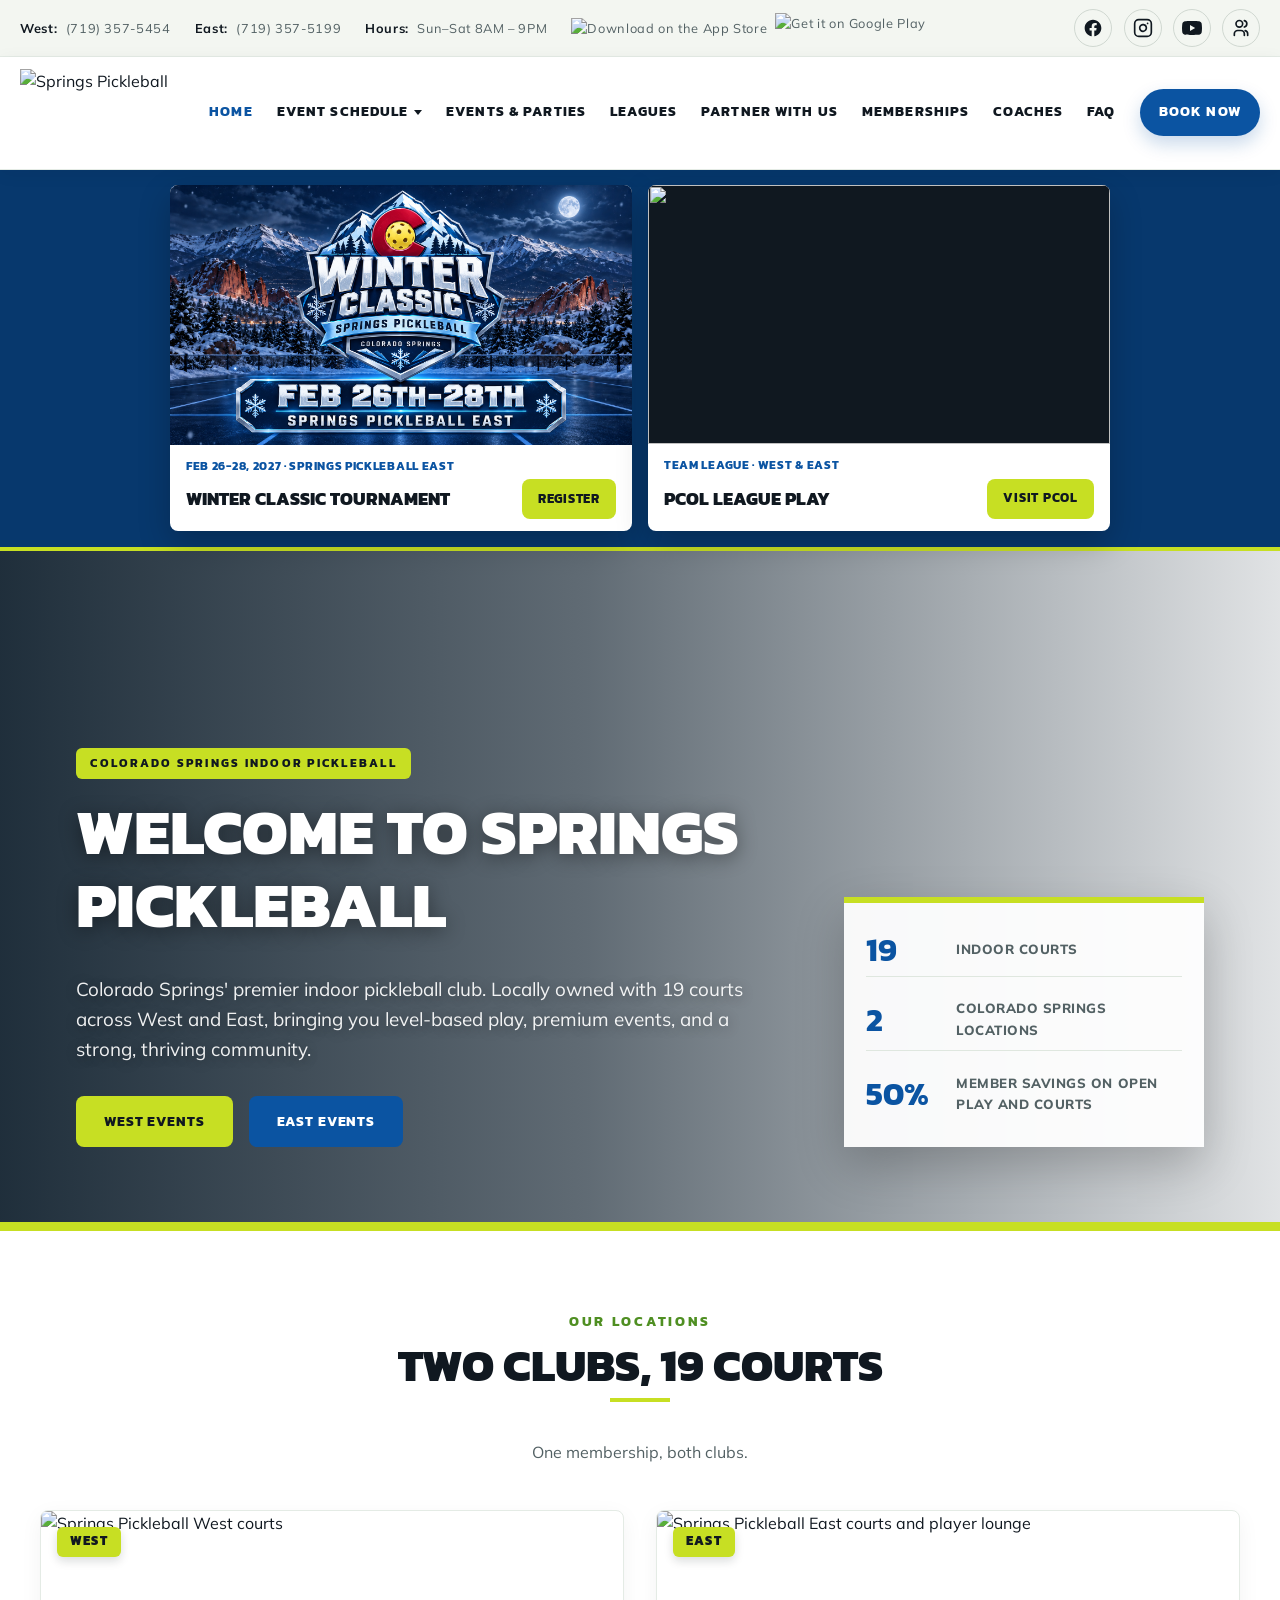
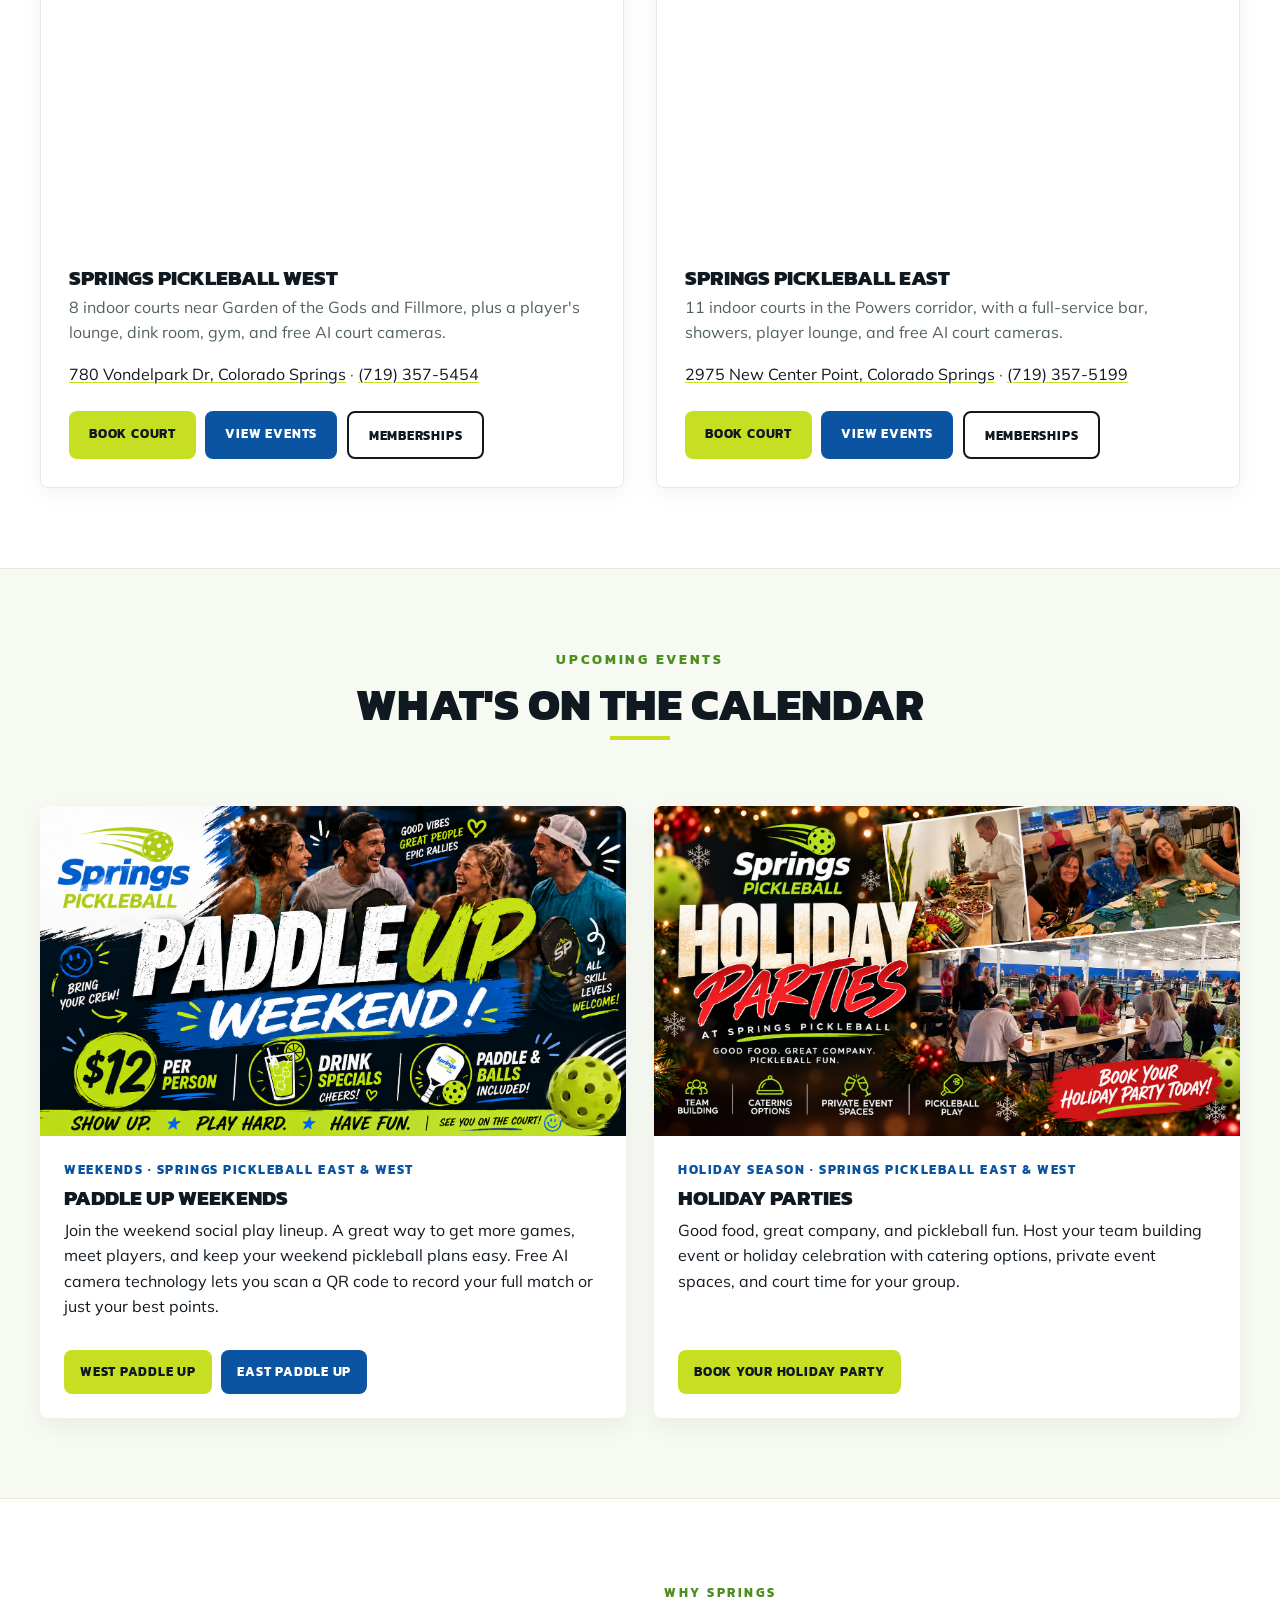
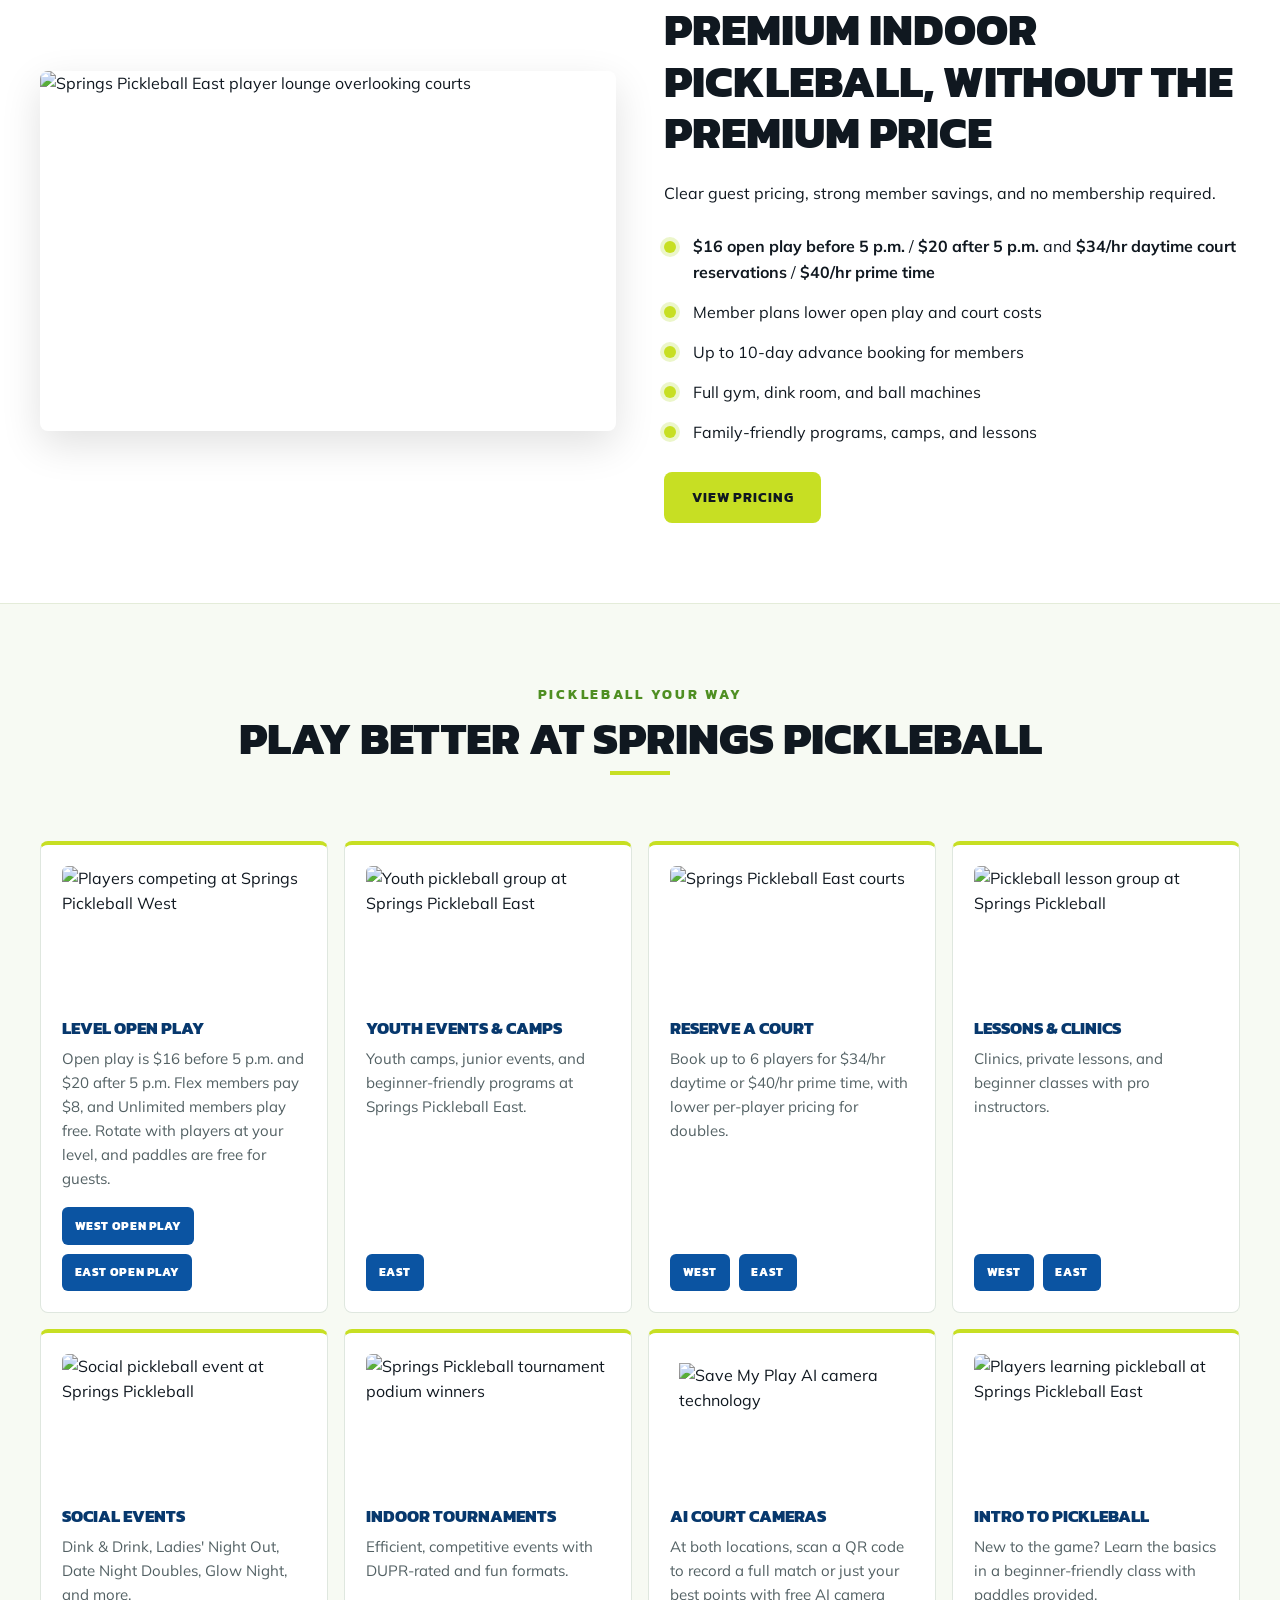
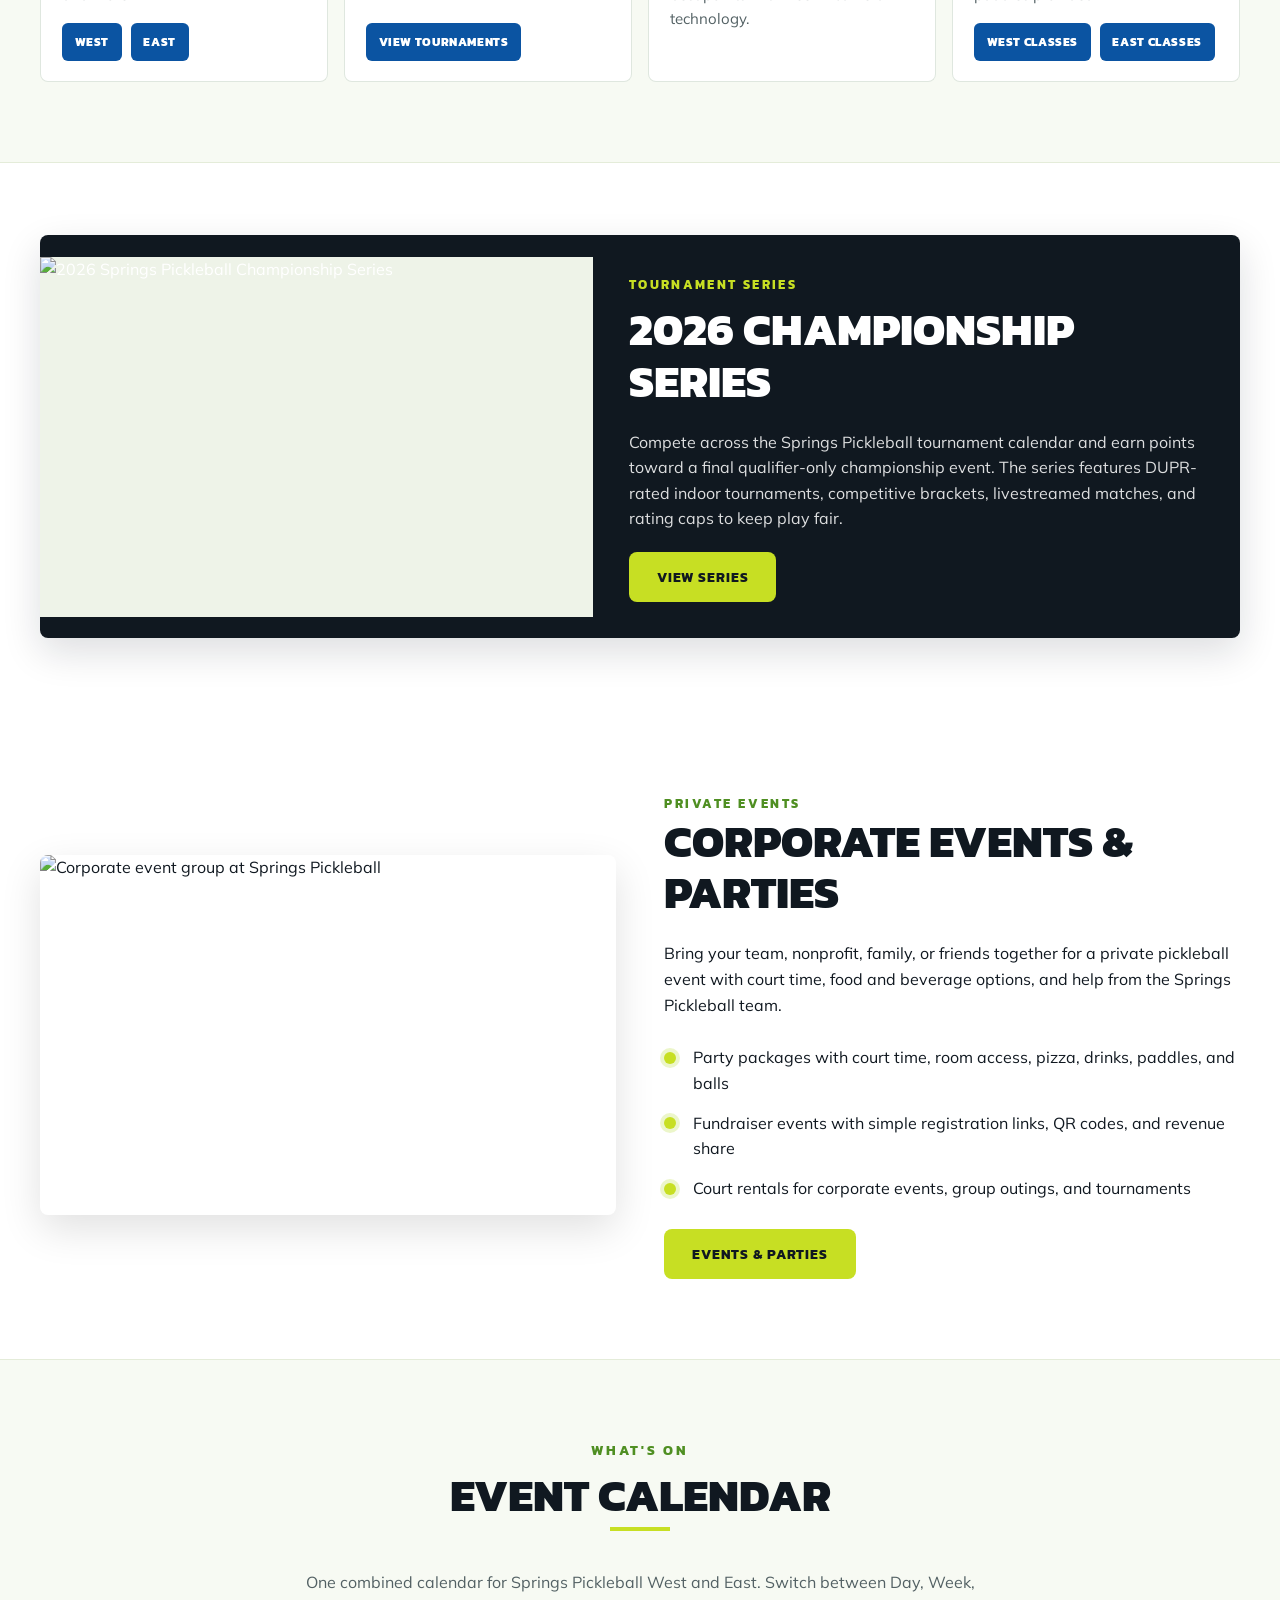
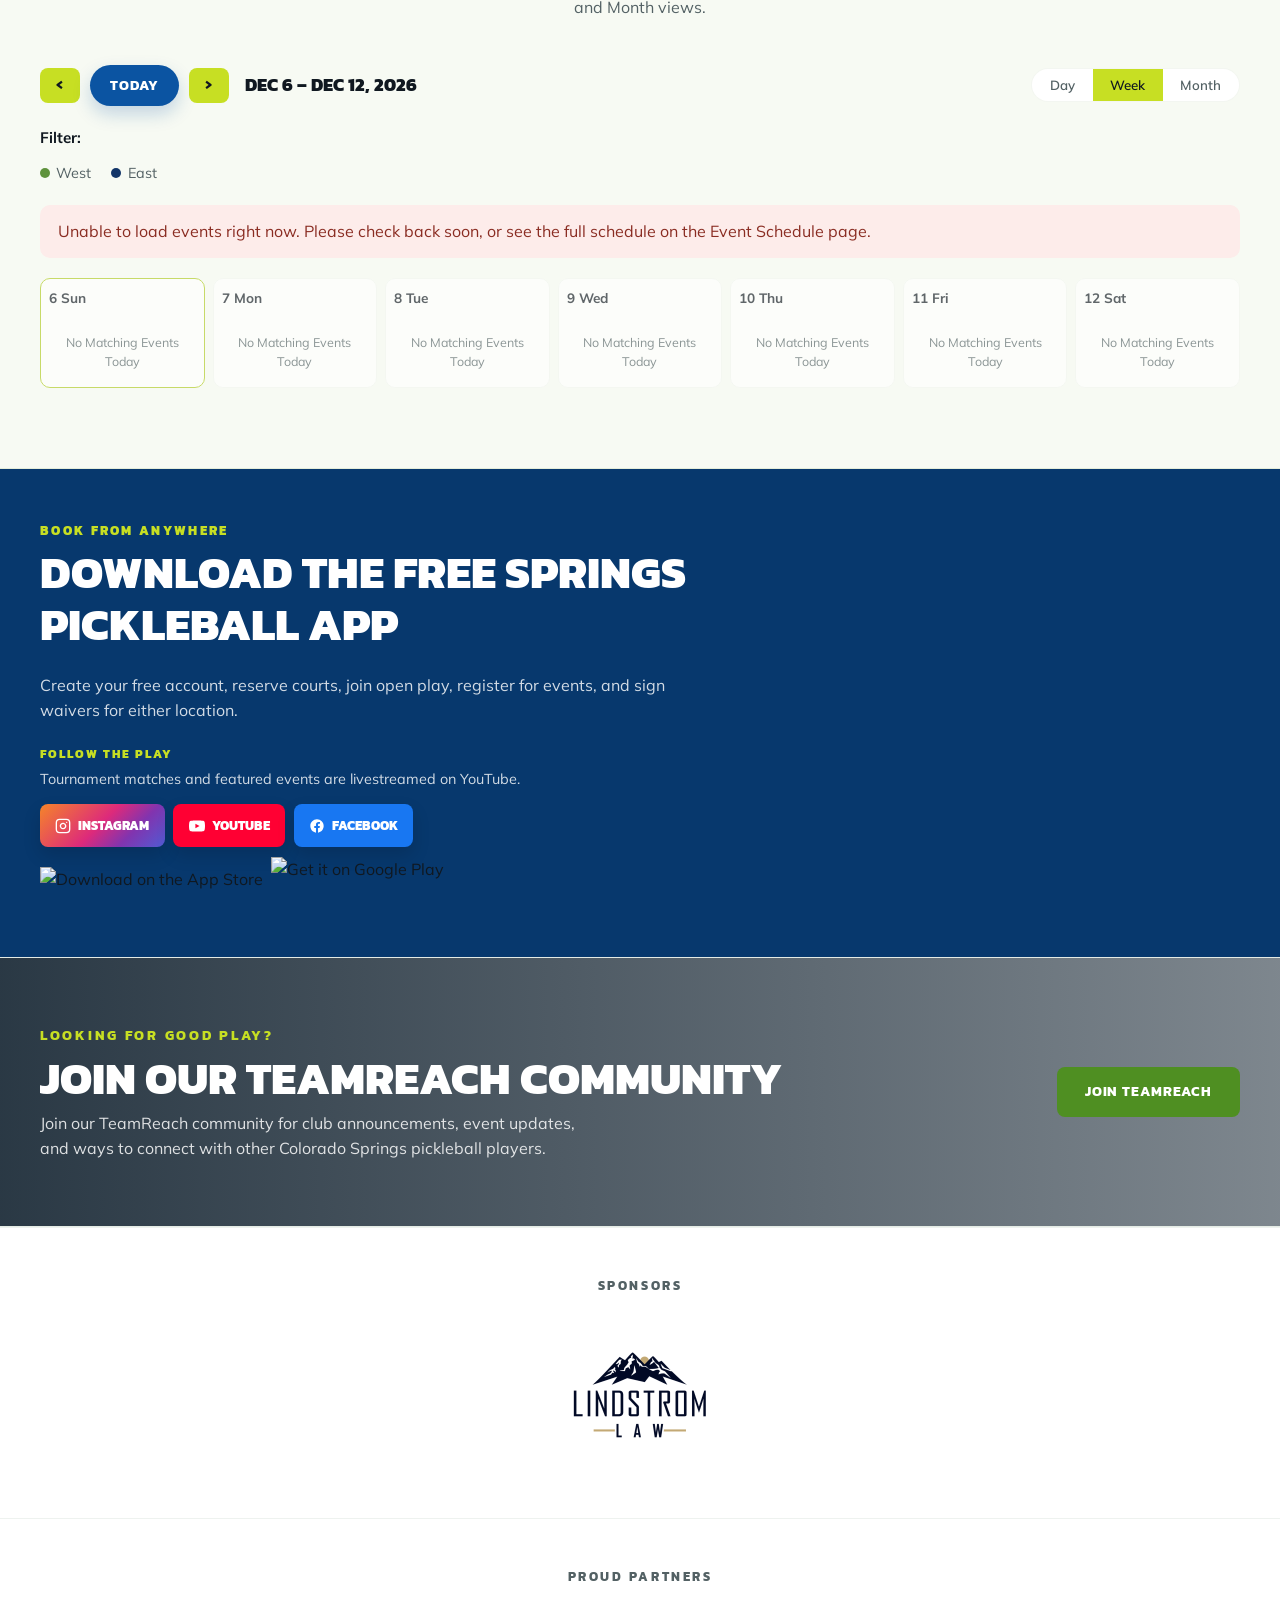
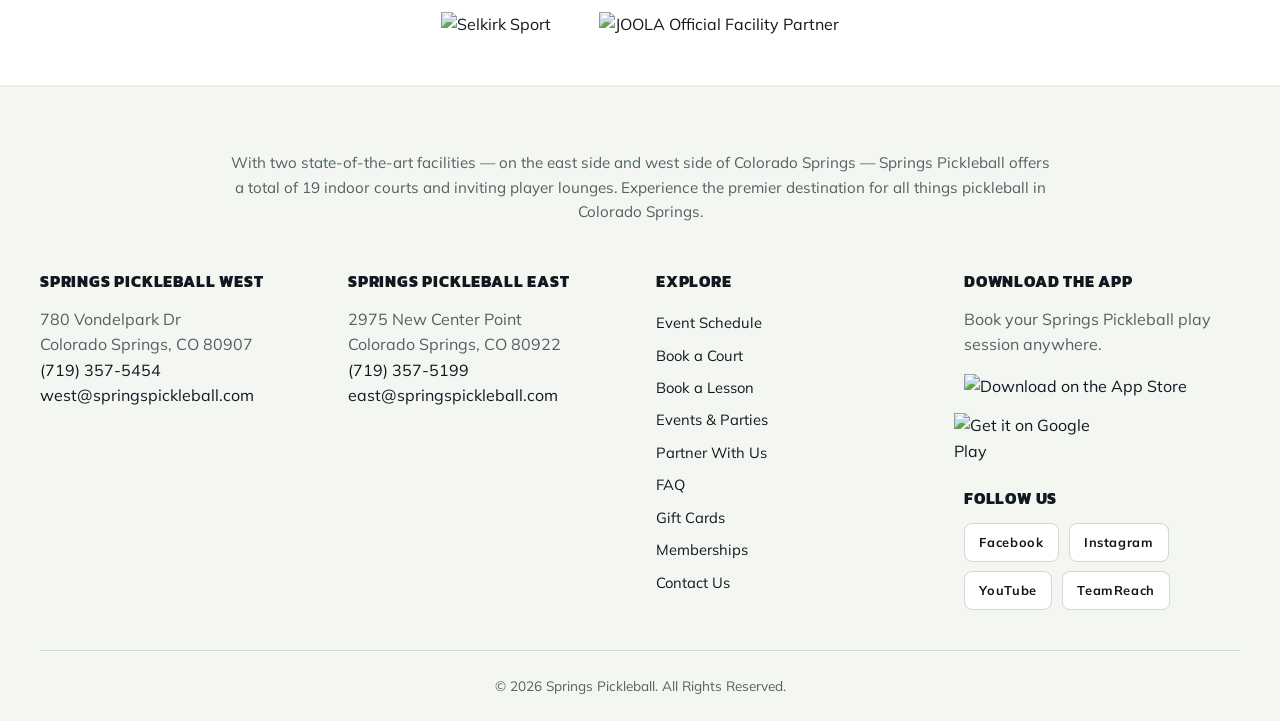
==== commit 40b8ca19: "Remove Winter Flex banner from home page Keep the home highlights to Winter Classic and PCOL; regist" ====
--- a/index.html
+++ b/index.html
@@ -189,14 +189,6 @@
   </div>
 </div>
 
-<section class="home-league-feature" aria-label="Winter Flex Leagues">
-  <div class="container">
-    <a href="leagues.html#flex-registration" aria-label="View Winter Flex Leagues">
-      <img src="images/winter_flex_leagues.jpg" alt="Winter Flex Leagues start January 4, and registration is now open. The 7-week ladder season has four divisions at West and seven at East, with individual registration and membership-based pricing." fetchpriority="high" decoding="async">
-    </a>
-  </div>
-</section>
-
 <section class="home-highlights" aria-label="Featured events">
   <div class="container">
     <article class="highlight-card" data-hide-after="2027-02-28">
--- a/styles.css
+++ b/styles.css
@@ -482,25 +482,6 @@
 }
 
 /* ===== Hero (image background) ===== */
-.home-league-feature {
-  padding: 1.25rem 0;
-  background: #07386d;
-  border-bottom: 4px solid var(--main);
-}
-.home-league-feature .container {
-  max-width: 1320px;
-}
-.home-league-feature a {
-  display: block;
-  overflow: hidden;
-  border-radius: 8px;
-}
-.home-league-feature img {
-  display: block;
-  width: 100%;
-  height: auto;
-}
-
 .hero {
   position: relative;
   color: var(--white);
